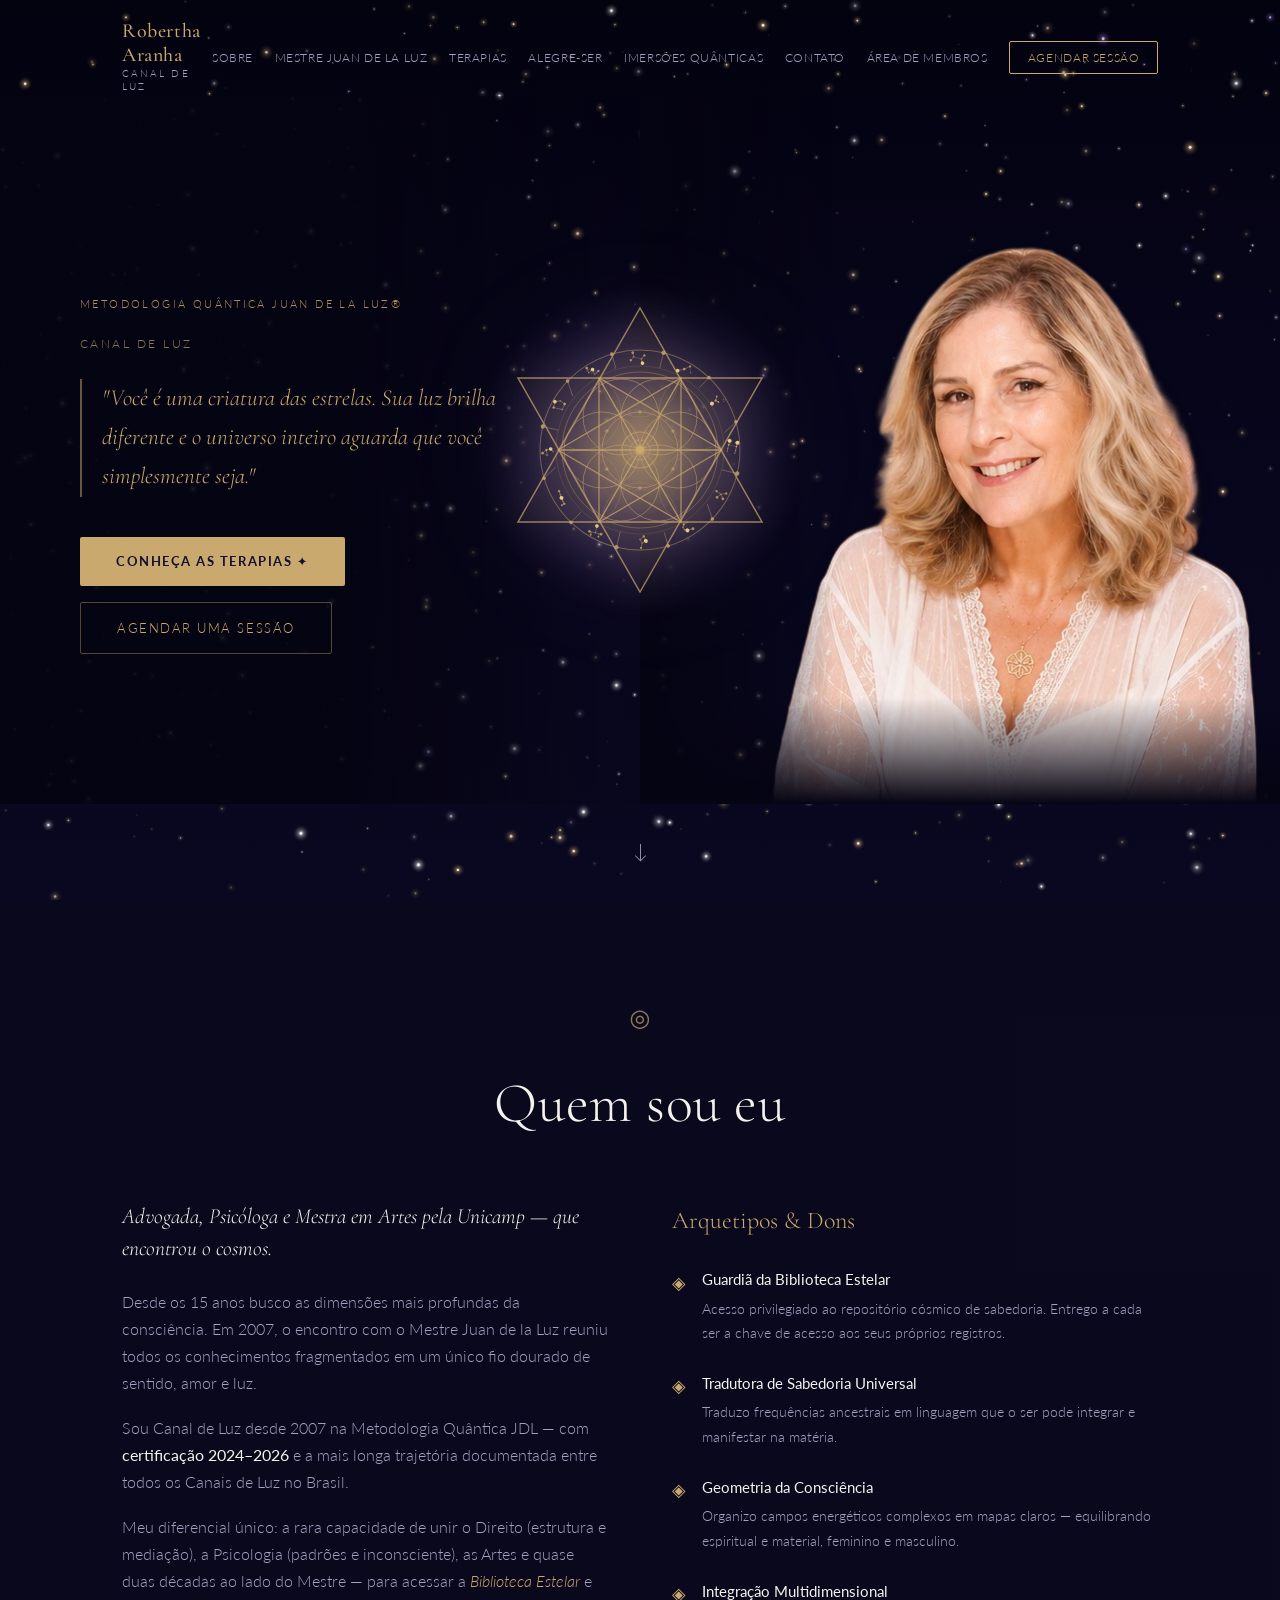
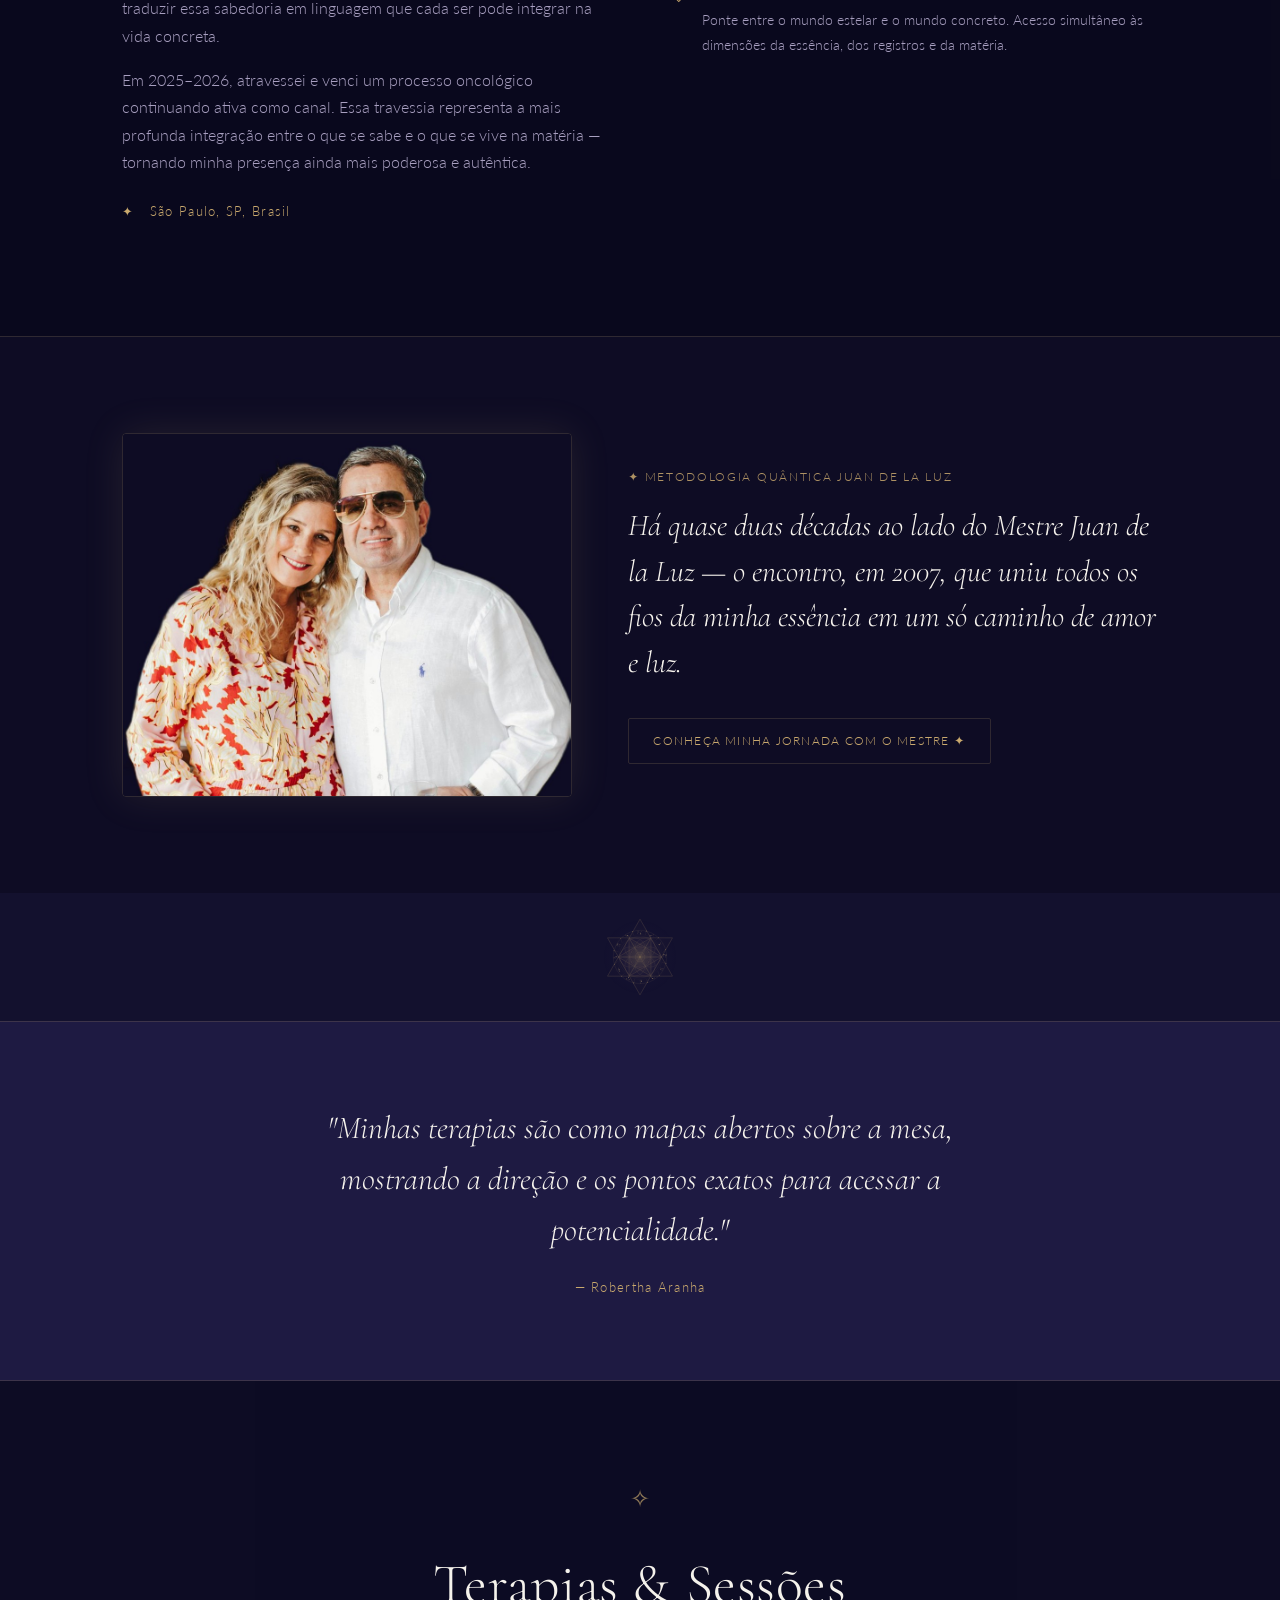
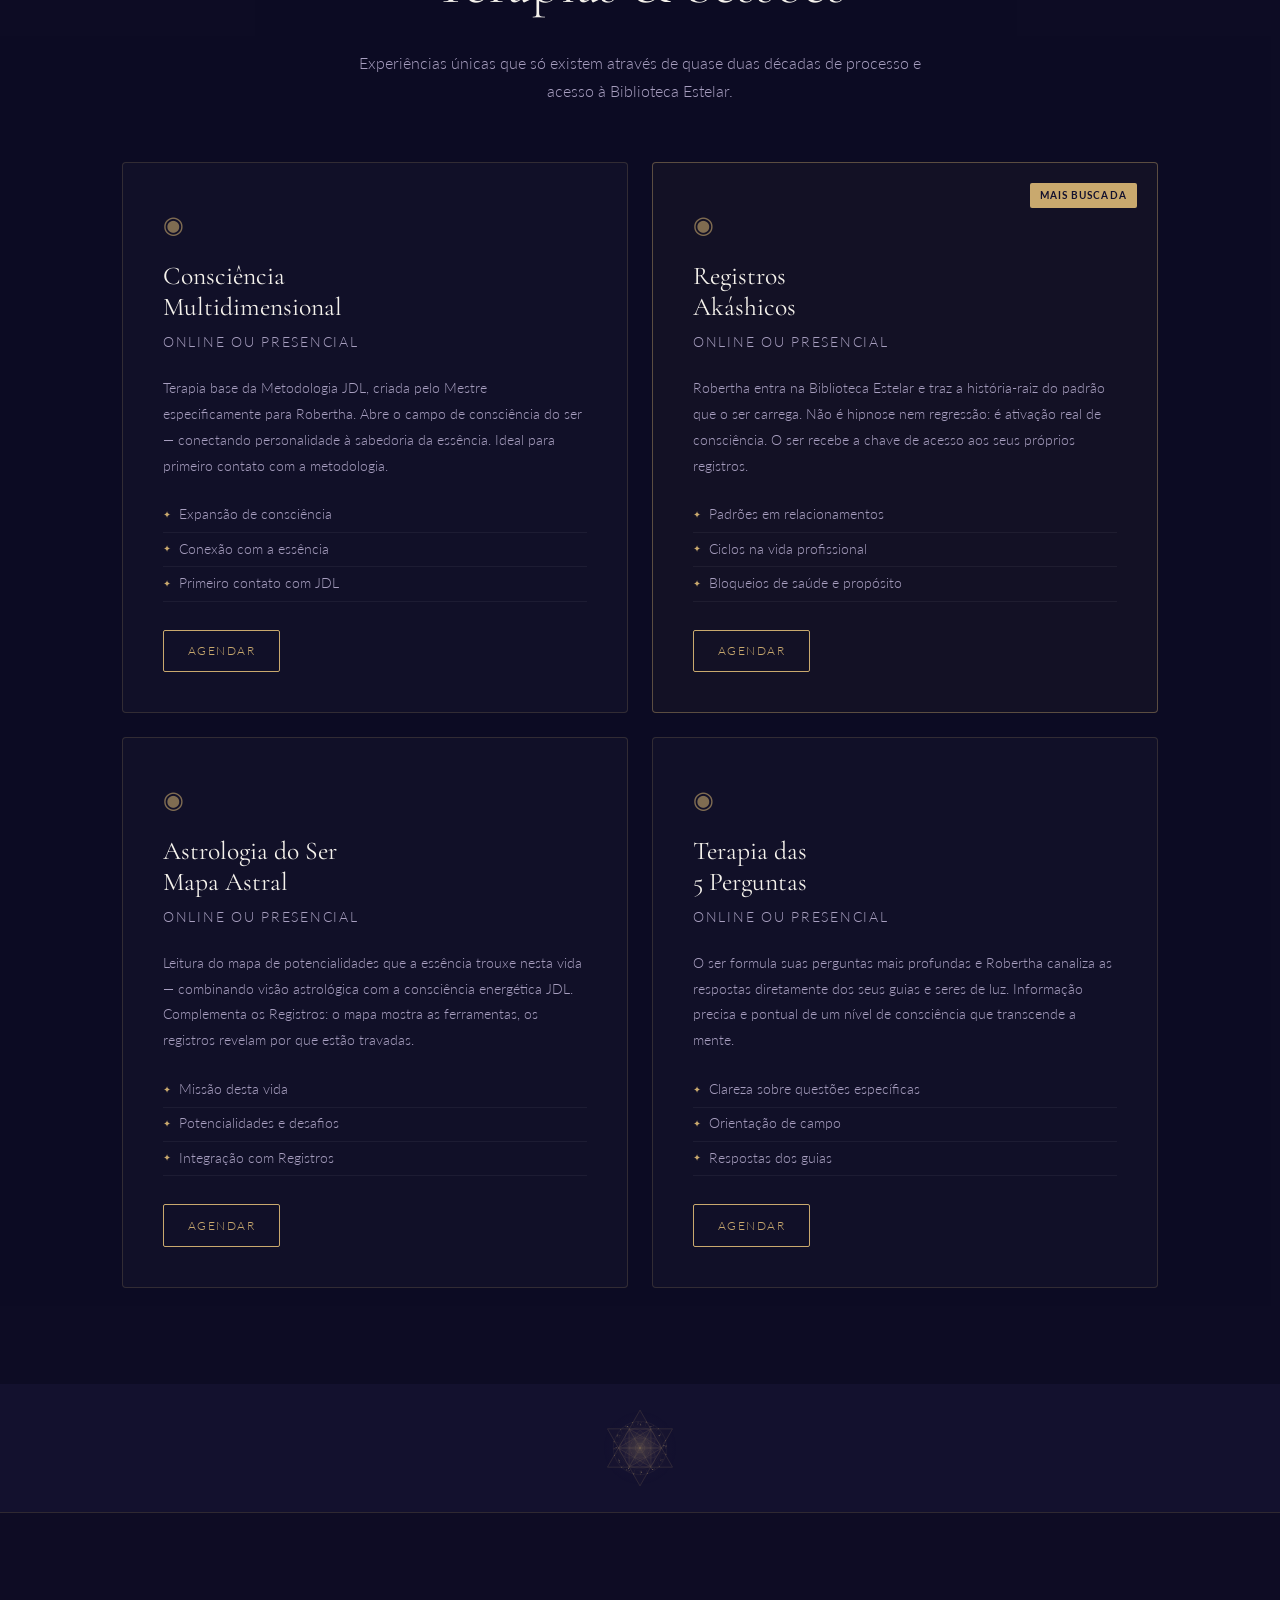
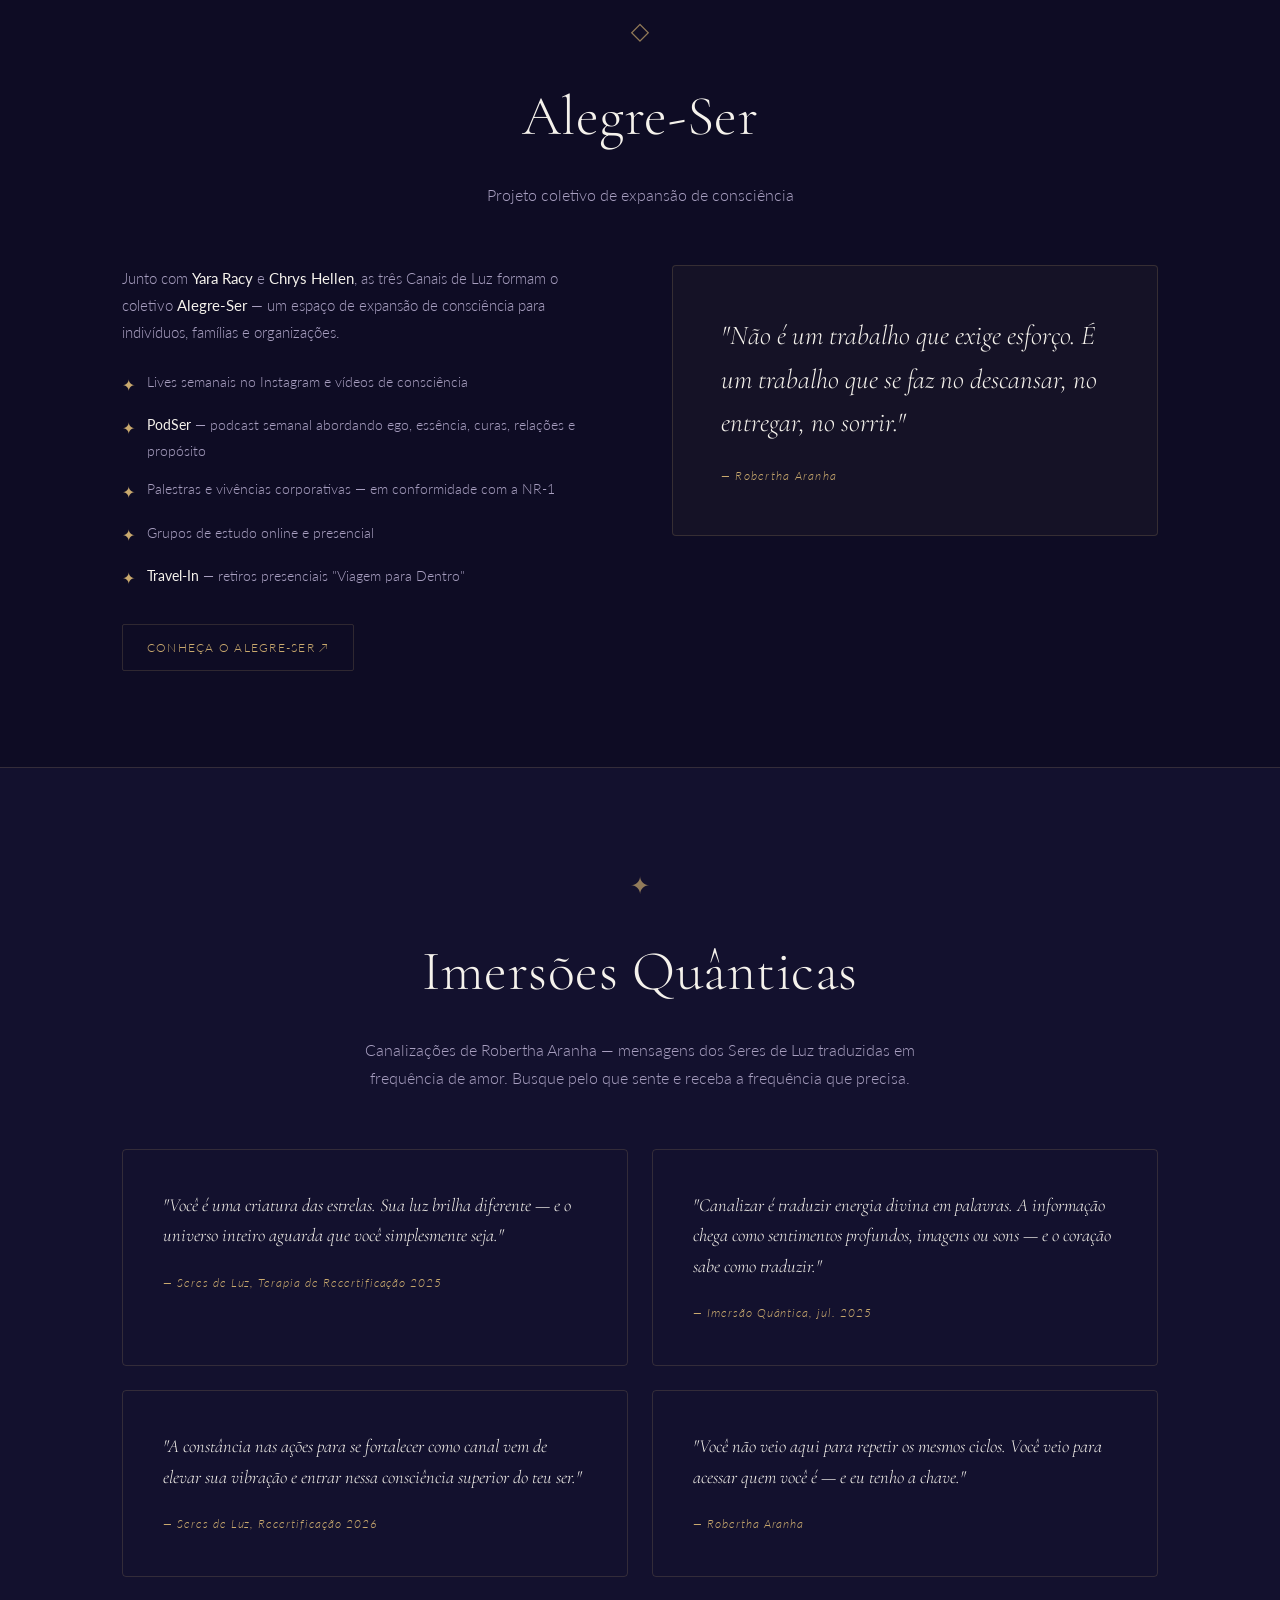
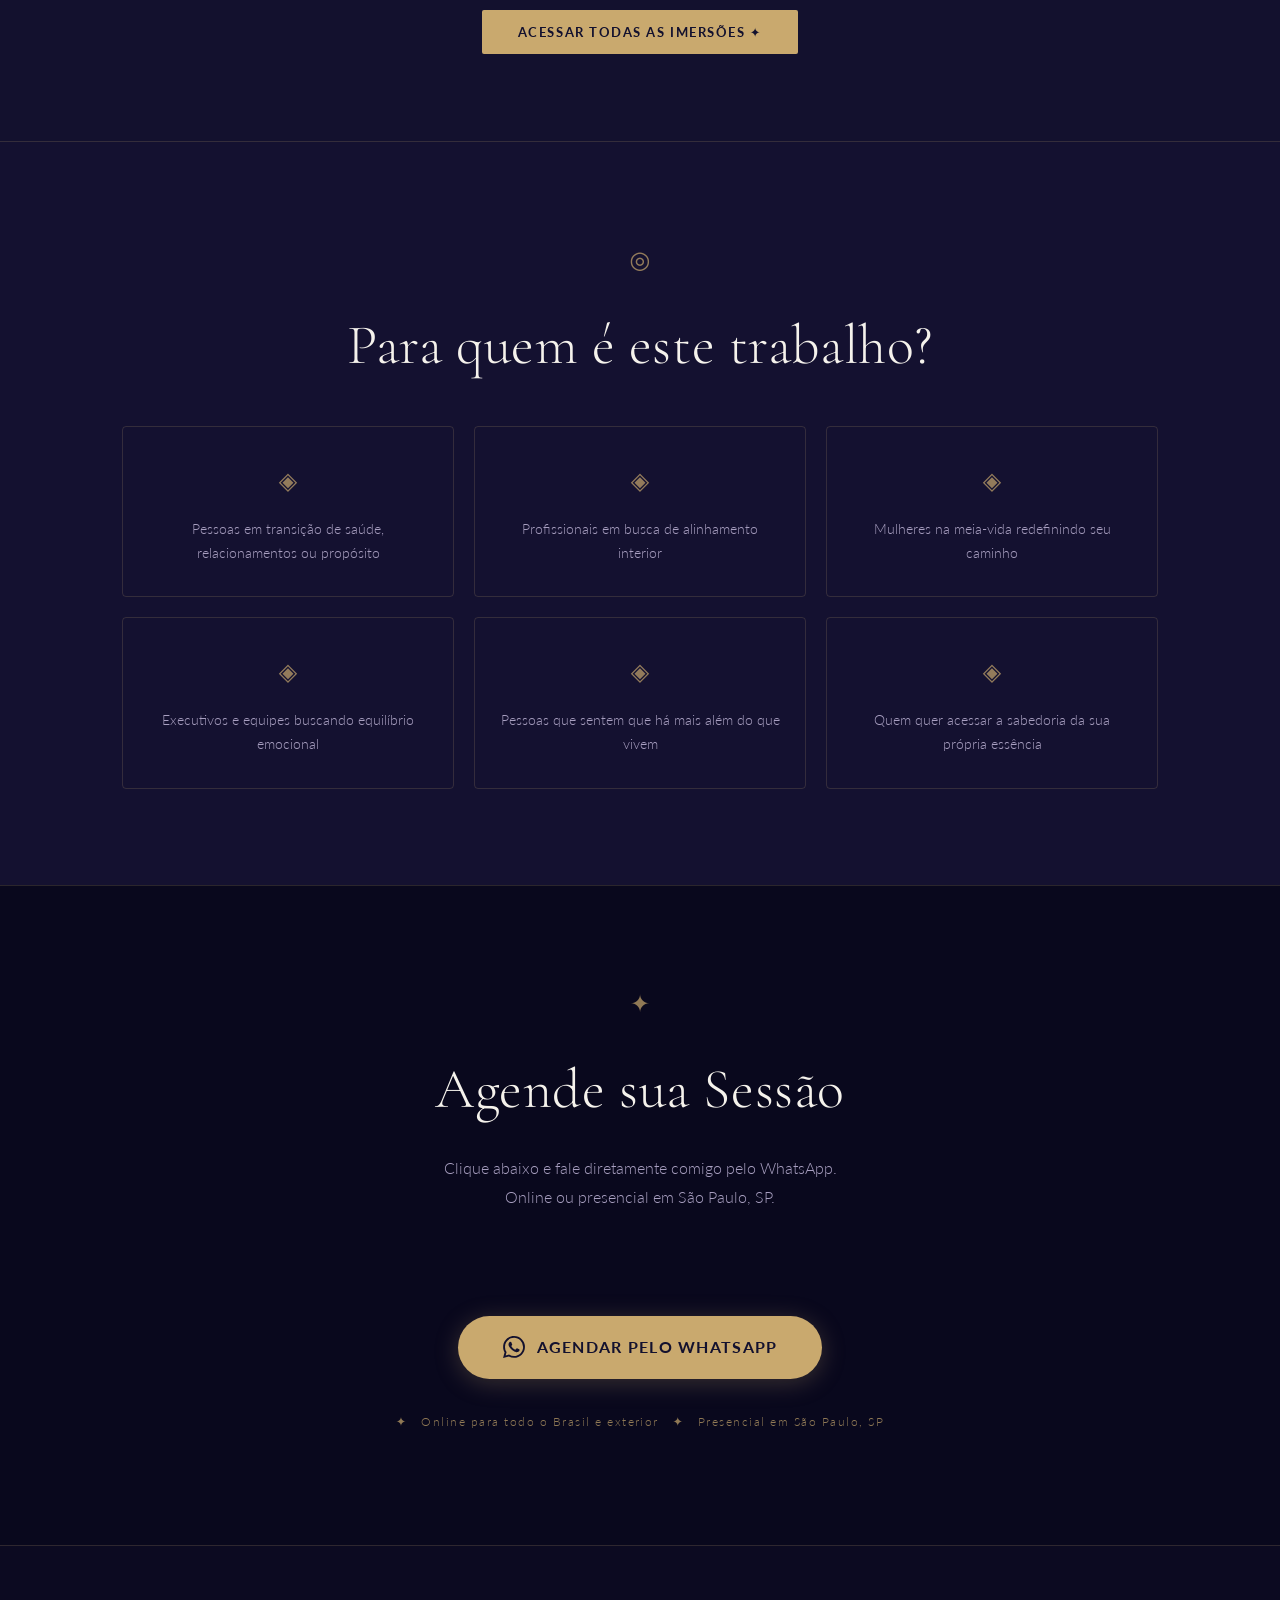
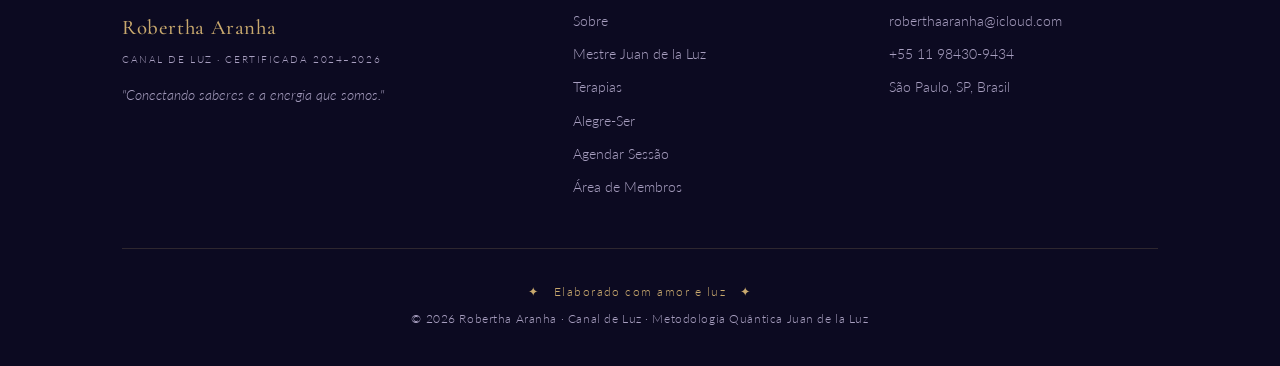
==== index.html @ d0844620 "Remove desde 2007 do rodape" ====
<!DOCTYPE html>
<html lang="pt-BR">
<head>
  <meta charset="UTF-8" />
  <meta name="viewport" content="width=device-width, initial-scale=1.0" />
  <title>Robertha Aranha · Canal de Luz</title>
  <meta name="description" content="Robertha Aranha — Canal de Luz desde 2007, certificada na Metodologia Quântica Juan de la Luz 2024–2026. Terapia Consciência Multidimensional, Registros Akáshicos, Mapa Astral e mais.">
    <meta property="og:type" content="website" />
  <meta property="og:url" content="https://roberthaaranha.com.br/" />
  <meta property="og:title" content="Robertha Aranha · Canal de Luz" />
  <meta property="og:description" content="Canal de Luz desde 2007, certificada na Metodologia Quântica Juan de la Luz 2024–2026. Terapia Consciência Multidimensional, Registros Akáshicos, Mapa Astral e mais." />
  <meta property="og:image" content="https://roberthaaranha.com.br/og-image.jpg" />
  <meta property="og:image:width" content="1200" />
  <meta property="og:image:height" content="630" />
  <meta property="og:locale" content="pt_BR" />
  <meta name="twitter:card" content="summary_large_image" />
  <meta name="twitter:title" content="Robertha Aranha · Canal de Luz" />
  <meta name="twitter:description" content="Canal de Luz desde 2007, certificada na Metodologia Quântica Juan de la Luz 2024–2026." />
  <meta name="twitter:image" content="https://roberthaaranha.com.br/og-image.jpg" />
  <link rel="preconnect" href="https://fonts.googleapis.com">
  <link rel="preconnect" href="https://fonts.gstatic.com" crossorigin>
  <link href="https://fonts.googleapis.com/css2?family=Cormorant+Garamond:ital,wght@0,300;0,400;0,500;0,600;1,300;1,400&family=Lato:wght@300;400;700&display=swap" rel="stylesheet">
  <link rel="stylesheet" href="style.css?v=4" />
  <style>
    /* ── CONSTELAÇÕES ── */
    .const-line  { stroke: rgba(201,169,110,0.55); stroke-width: 0.7; fill: none; }
    .const-star  { fill: rgba(201,169,110,0.8); }
    .const-star.bright { fill: rgba(232,201,138,1); }
    .const-star.dim    { fill: rgba(201,169,110,0.5); }

    .const-group {
      cursor: pointer;
      opacity: 0.15;
      animation: constPulse 14s calc(var(--di,0) * 1.17s) ease-in-out infinite;
      transition: filter 0.3s;
    }
    .const-group:hover {
      opacity: 1 !important;
      animation-play-state: paused;
      filter: drop-shadow(0 0 5px rgba(232,201,138,0.7));
    }
    @keyframes constPulse {
      0%, 100%  { opacity: 0.1;  }
      15%, 35%  { opacity: 0.88; }
      50%, 85%  { opacity: 0.1;  }
    }

    /* ── MODAL ZODIACAL ── */
    .zodiac-modal {
      position: fixed; inset: 0; z-index: 999;
      background: rgba(5,4,18,0.88);
      backdrop-filter: blur(14px);
      display: flex; align-items: center; justify-content: center;
      padding: 2rem;
      opacity: 0; pointer-events: none;
      transition: opacity 0.4s;
    }
    .zodiac-modal.open { opacity: 1; pointer-events: all; }

    .modal-inner {
      background: linear-gradient(135deg, #17143A, #13112E);
      border: 1px solid rgba(201,169,110,0.3);
      border-radius: 6px;
      padding: 2.5rem 3rem;
      max-width: 580px; width: 100%;
      max-height: 85vh; overflow-y: auto;
      position: relative;
      transform: translateY(20px);
      transition: transform 0.4s;
    }
    .zodiac-modal.open .modal-inner { transform: translateY(0); }

    .modal-close {
      position: absolute; top: 1.25rem; right: 1.25rem;
      background: none; border: none;
      color: rgba(201,169,110,0.5); font-size: 1.1rem;
      cursor: pointer; transition: color 0.3s; line-height: 1;
    }
    .modal-close:hover { color: #C9A96E; }

    .modal-header {
      display: flex; align-items: center; gap: 1.25rem;
      margin-bottom: 1.5rem;
      padding-bottom: 1.25rem;
      border-bottom: 1px solid rgba(201,169,110,0.15);
    }
    .modal-glyph {
      font-size: 3rem; color: #C9A96E;
      line-height: 1; flex-shrink: 0;
      filter: drop-shadow(0 0 8px rgba(201,169,110,0.4));
    }
    .modal-sign-info { display: flex; flex-direction: column; gap: .2rem; }
    .modal-nome {
      font-family: 'Cormorant Garamond', serif;
      font-size: 2rem; font-weight: 300;
      color: #F5F2EC; line-height: 1;
    }
    .modal-periodo {
      font-size: .7rem; letter-spacing: .15em;
      text-transform: uppercase; color: #9B7FD4;
    }

    .modal-loading {
      text-align: center; padding: 2rem;
      color: rgba(201,169,110,0.5);
      font-size: .85rem; letter-spacing: .1em;
      animation: pulse2 1.4s ease-in-out infinite;
    }
    @keyframes pulse2 { 0%,100%{opacity:.3} 50%{opacity:1} }

    .modal-titulo {
      font-family: 'Cormorant Garamond', serif;
      font-size: 1.1rem; color: rgba(201,169,110,0.7);
      font-style: italic; margin-bottom: 1rem;
      font-weight: 300;
    }
    .modal-texto {
      color: #A89FC0; font-size: .92rem;
      line-height: 1.85; margin-bottom: 1.75rem;
      white-space: pre-line;
    }
    .modal-footer {
      display: flex; gap: 1rem; flex-wrap: wrap; align-items: center;
      justify-content: space-between;
      padding-top: 1.25rem;
      border-top: 1px solid rgba(201,169,110,0.12);
    }
    .modal-hint {
      font-size: .72rem; color: rgba(168,159,192,0.4);
      letter-spacing: .08em;
    }
    .btn-modal {
      background: var(--gold, #C9A96E); color: #13112E;
      padding: .6rem 1.5rem; font-size: .72rem;
      letter-spacing: .12em; text-transform: uppercase;
      font-weight: 700; border-radius: 2px;
      text-decoration: none; transition: background .3s;
      white-space: nowrap;
    }
    .btn-modal:hover { background: #E8C98A; }
  </style>
</head>
<body>
<canvas id="starfield" aria-hidden="true"></canvas>

  <!-- NAVEGAÇÃO -->
  <nav id="navbar">
    <div class="nav-inner">
      <a href="#hero" class="nav-logo">
        <span class="logo-name">Robertha Aranha</span>
        <span class="logo-sub">Canal de Luz</span>
      </a>
      <button class="nav-toggle" id="navToggle" aria-label="Menu">&#9776;</button>
      <ul class="nav-links" id="navLinks">
        <li><a href="#sobre">Sobre</a></li>
        <li><a href="mestre-juan-de-la-luz.html">Mestre Juan de la Luz</a></li>
        <li><a href="#terapias">Terapias</a></li>
        <li><a href="#alegrese">Alegre-Ser</a></li>
        <li><a href="imersoes.html">Imersões Quânticas</a></li>
        <li><a href="#agendar">Contato</a></li>
                <li><a href="login.html">Área de Membros</a></li>
        <li><a href="#agendar" class="btn-nav">Agendar Sessão</a></li>
      </ul>
    </div>
  </nav>

  <!-- HERO -->
  <section id="hero">
    <!-- Lado esquerdo: texto -->
    <div class="hero-left">
      <div class="hero-left-inner">
        <p class="hero-pre">Metodologia Quântica Juan de la Luz®</p>
                <p class="hero-subtitle">Canal de Luz</p>
        <blockquote class="hero-quote">"Você é uma criatura das estrelas. Sua luz brilha diferente e o universo inteiro aguarda que você simplesmente seja."</blockquote>
        <div class="hero-ctas">
          <a href="#terapias" class="btn-primary">Conheça as Terapias ✦</a>
          <a href="#agendar" class="btn-ghost">Agendar uma Sessão</a>
        </div>
      </div>
    </div>

    <!-- Símbolo no centro da tela -->
    <div class="hero-symbol-float">
      <img src="simbolo-robertha.svg" alt="Símbolo Robertha Aranha" />
    </div>
    <div class="hero-symbol-glow"></div>

    <!-- Lado direito: foto -->
    <div class="hero-right">
      <img src="robertha-rosa-sem-fundo.png" alt="Robertha Aranha" class="hero-photo-img" />
      <div class="hero-right-veil"></div>
    </div>

    <div class="hero-scroll">&#8595;</div>
  </section>

  <!-- SOBRE -->
  <section id="sobre">
    <div class="container">
      <div class="section-symbol">◎</div>
      <h2 class="section-title">Quem sou eu</h2>
      <div class="sobre-grid">
        <div class="sobre-text">
          <p class="sobre-lead">Advogada, Psicóloga e Mestra em Artes pela Unicamp — que encontrou o cosmos.</p>
          <p>Desde os 15 anos busco as dimensões mais profundas da consciência. Em 2007, o encontro com o Mestre Juan de la Luz reuniu todos os conhecimentos fragmentados em um único fio dourado de sentido, amor e luz.</p>
          <p>Sou Canal de Luz desde 2007 na Metodologia Quântica JDL — com <strong>certificação 2024–2026</strong> e a mais longa trajetória documentada entre todos os Canais de Luz no Brasil.</p>
          <p>Meu diferencial único: a rara capacidade de unir o Direito (estrutura e mediação), a Psicologia (padrões e inconsciente), as Artes e quase duas décadas ao lado do Mestre — para acessar a <em>Biblioteca Estelar</em> e traduzir essa sabedoria em linguagem que cada ser pode integrar na vida concreta.</p>
          <p>Em 2025–2026, atravessei e venci um processo oncológico continuando ativa como canal. Essa travessia representa a mais profunda integração entre o que se sabe e o que se vive na matéria — tornando minha presença ainda mais poderosa e autêntica.</p>
          <p class="sobre-loc">✦ &nbsp; São Paulo, SP, Brasil</p>
        </div>
        <div class="sobre-dons">
          <h3>Arquetipos &amp; Dons</h3>
          <div class="don-item">
            <span class="don-symbol">◈</span>
            <div>
              <strong>Guardiã da Biblioteca Estelar</strong>
              <p>Acesso privilegiado ao repositório cósmico de sabedoria. Entrego a cada ser a chave de acesso aos seus próprios registros.</p>
            </div>
          </div>
          <div class="don-item">
            <span class="don-symbol">◈</span>
            <div>
              <strong>Tradutora de Sabedoria Universal</strong>
              <p>Traduzo frequências ancestrais em linguagem que o ser pode integrar e manifestar na matéria.</p>
            </div>
          </div>
          <div class="don-item">
            <span class="don-symbol">◈</span>
            <div>
              <strong>Geometria da Consciência</strong>
              <p>Organizo campos energéticos complexos em mapas claros — equilibrando espiritual e material, feminino e masculino.</p>
            </div>
          </div>
          <div class="don-item">
            <span class="don-symbol">◈</span>
            <div>
              <strong>Integração Multidimensional</strong>
              <p>Ponte entre o mundo estelar e o mundo concreto. Acesso simultâneo às dimensões da essência, dos registros e da matéria.</p>
            </div>
          </div>
        </div>
      </div>
    </div>
  </section>

    <!-- MESTRE JUAN DE LA LUZ (HOME) -->
  <section id="mestre-home">
    <div class="container">
      <div class="mestre-home-grid">
        <div class="mestre-home-photo">
                              <img src="mestre-home.jpg?v=2" alt="Robertha Aranha e o Mestre Juan de la Luz" />
        </div>
        <div class="mestre-home-text">
          <p class="mestre-home-eyebrow">✦ Metodologia Quântica Juan de la Luz</p>
          <p class="mestre-home-frase">Há quase duas décadas ao lado do Mestre Juan de la Luz — o encontro, em 2007, que uniu todos os fios da minha essência em um só caminho de amor e luz.</p>
          <a href="mestre-juan-de-la-luz.html" class="btn-ghost-dark">Conheça minha jornada com o Mestre ✦</a>
        </div>
      </div>
    </div>
  </section>

<!-- DIVISOR MERKABÁ -->
  <div class="merkaba-divider"><img src="simbolo-robertha.svg" alt="" aria-hidden="true" /></div>

  <!-- CITAÇÃO ÂNCORA -->
  <section class="quote-section">
    <div class="container">
      <blockquote>
        <p>"Minhas terapias são como mapas abertos sobre a mesa, mostrando a direção e os pontos exatos para acessar a potencialidade."</p>
        <cite>— Robertha Aranha</cite>
      </blockquote>
    </div>
  </section>

  <!-- TERAPIAS -->
  <section id="terapias">
    <div class="container">
      <div class="section-symbol">✧</div>
      <h2 class="section-title">Terapias &amp; Sessões</h2>
      <p class="section-sub">Experiências únicas que só existem através de quase duas décadas de processo e acesso à Biblioteca Estelar.</p>
      <div class="terapias-grid">

        <div class="terapia-card">
          <div class="card-symbol">◉</div>
          <h3>Consciência<br>Multidimensional</h3>
          <p class="card-tag">Online ou Presencial</p>
          <p>Terapia base da Metodologia JDL, criada pelo Mestre especificamente para Robertha. Abre o campo de consciência do ser — conectando personalidade à sabedoria da essência. Ideal para primeiro contato com a metodologia.</p>
          <ul>
            <li>Expansão de consciência</li>
            <li>Conexão com a essência</li>
            <li>Primeiro contato com JDL</li>
          </ul>
          <a href="#agendar" class="btn-card">Agendar</a>
        </div>

        <div class="terapia-card featured">
          <div class="card-symbol">◉</div>
          <div class="card-badge">Mais buscada</div>
          <h3>Registros<br>Akáshicos</h3>
          <p class="card-tag">Online ou Presencial</p>
          <p>Robertha entra na Biblioteca Estelar e traz a história-raiz do padrão que o ser carrega. Não é hipnose nem regressão: é ativação real de consciência. O ser recebe a chave de acesso aos seus próprios registros.</p>
          <ul>
            <li>Padrões em relacionamentos</li>
            <li>Ciclos na vida profissional</li>
            <li>Bloqueios de saúde e propósito</li>
          </ul>
          <a href="#agendar" class="btn-card">Agendar</a>
        </div>

        <div class="terapia-card">
          <div class="card-symbol">◉</div>
          <h3>Astrologia do Ser<br>Mapa Astral</h3>
          <p class="card-tag">Online ou Presencial</p>
          <p>Leitura do mapa de potencialidades que a essência trouxe nesta vida — combinando visão astrológica com a consciência energética JDL. Complementa os Registros: o mapa mostra as ferramentas, os registros revelam por que estão travadas.</p>
          <ul>
            <li>Missão desta vida</li>
            <li>Potencialidades e desafios</li>
            <li>Integração com Registros</li>
          </ul>
          <a href="#agendar" class="btn-card">Agendar</a>
        </div>

        <div class="terapia-card">
          <div class="card-symbol">◉</div>
          <h3>Terapia das<br>5 Perguntas</h3>
          <p class="card-tag">Online ou Presencial</p>
          <p>O ser formula suas perguntas mais profundas e Robertha canaliza as respostas diretamente dos seus guias e seres de luz. Informação precisa e pontual de um nível de consciência que transcende a mente.</p>
          <ul>
            <li>Clareza sobre questões específicas</li>
            <li>Orientação de campo</li>
            <li>Respostas dos guias</li>
          </ul>
          <a href="#agendar" class="btn-card">Agendar</a>
        </div>

      </div>
    </div>
  </section>

  <!-- DIVISOR MERKABÁ -->
  <div class="merkaba-divider"><img src="simbolo-robertha.svg" alt="" aria-hidden="true" /></div>

  <!-- ALEGRE-SER -->
  <section id="alegrese">
    <div class="container">
      <div class="section-symbol">◇</div>
      <h2 class="section-title">Alegre-Ser</h2>
      <p class="section-sub">Projeto coletivo de expansão de consciência</p>
      <div class="alegrese-grid">
        <div class="alegrese-text">
          <p>Junto com <strong>Yara Racy</strong> e <strong>Chrys Hellen</strong>, as três Canais de Luz formam o coletivo <strong>Alegre-Ser</strong> — um espaço de expansão de consciência para indivíduos, famílias e organizações.</p>
          <div class="alegrese-items">
            <div class="alegrese-item">
              <span>✦</span>
              <p>Lives semanais no Instagram e vídeos de consciência</p>
            </div>
            <div class="alegrese-item">
              <span>✦</span>
              <p><strong>PodSer</strong> — podcast semanal abordando ego, essência, curas, relações e propósito</p>
            </div>
            <div class="alegrese-item">
              <span>✦</span>
              <p>Palestras e vivências corporativas — em conformidade com a NR-1</p>
            </div>
            <div class="alegrese-item">
              <span>✦</span>
              <p>Grupos de estudo online e presencial</p>
            </div>
            <div class="alegrese-item">
              <span>✦</span>
              <p><strong>Travel-In</strong> — retiros presenciais "Viagem para Dentro"</p>
            </div>
          </div>
          <a href="https://alegre-ser.com.br" target="_blank" rel="noopener" class="btn-ghost-dark">Conheça o Alegre-Ser ↗</a>
        </div>
        <div class="alegrese-quote">
          <p class="big-quote">"Não é um trabalho que exige esforço. É um trabalho que se faz no descansar, no entregar, no sorrir."</p>
          <cite>— Robertha Aranha</cite>
        </div>
      </div>
    </div>
  </section>

  <!-- IMERSÕES QUÂNTICAS -->
  <section id="frases">
    <div class="container">
      <div class="section-symbol">✦</div>
      <h2 class="section-title">Imersões Quânticas</h2>
      <p class="section-sub">Canalizações de Robertha Aranha — mensagens dos Seres de Luz traduzidas em frequência de amor. Busque pelo que sente e receba a frequência que precisa.</p>
      <div class="frases-grid">
        <div class="frase-card">
          <p>"Você é uma criatura das estrelas. Sua luz brilha diferente — e o universo inteiro aguarda que você simplesmente seja."</p>
          <cite>— Seres de Luz, Terapia de Recertificação 2025</cite>
        </div>
        <div class="frase-card">
          <p>"Canalizar é traduzir energia divina em palavras. A informação chega como sentimentos profundos, imagens ou sons — e o coração sabe como traduzir."</p>
          <cite>— Imersão Quântica, jul. 2025</cite>
        </div>
        <div class="frase-card">
          <p>"A constância nas ações para se fortalecer como canal vem de elevar sua vibração e entrar nessa consciência superior do teu ser."</p>
          <cite>— Seres de Luz, Recertificação 2026</cite>
        </div>
        <div class="frase-card">
          <p>"Você não veio aqui para repetir os mesmos ciclos. Você veio para acessar quem você é — e eu tenho a chave."</p>
          <cite>— Robertha Aranha</cite>
        </div>
      </div>
      <div style="text-align:center;margin-top:2.5rem">
        <a href="imersoes.html" class="btn-primary">Acessar todas as Imersões ✦</a>
      </div>
    </div>
  </section>

  <!-- PÚBLICO / PARA QUEM -->
  <section id="paraquem">
    <div class="container">
      <div class="section-symbol">◎</div>
      <h2 class="section-title">Para quem é este trabalho?</h2>
      <div class="paraquem-grid">
        <div class="paraquem-item">
          <span class="paraquem-icon">◈</span>
          <p>Pessoas em transição de saúde, relacionamentos ou propósito</p>
        </div>
        <div class="paraquem-item">
          <span class="paraquem-icon">◈</span>
          <p>Profissionais em busca de alinhamento interior</p>
        </div>
        <div class="paraquem-item">
          <span class="paraquem-icon">◈</span>
          <p>Mulheres na meia-vida redefinindo seu caminho</p>
        </div>
        <div class="paraquem-item">
          <span class="paraquem-icon">◈</span>
          <p>Executivos e equipes buscando equilíbrio emocional</p>
        </div>
        <div class="paraquem-item">
          <span class="paraquem-icon">◈</span>
          <p>Pessoas que sentem que há mais além do que vivem</p>
        </div>
        <div class="paraquem-item">
          <span class="paraquem-icon">◈</span>
          <p>Quem quer acessar a sabedoria da sua própria essência</p>
        </div>
      </div>
    </div>
  </section>

  <!-- AGENDAMENTO / CONTATO -->
  <section id="agendar">
    <div class="container">
      <div class="section-symbol">✦</div>
      <h2 class="section-title">Agende sua Sessão</h2>
      <p class="section-sub">Clique abaixo e fale diretamente comigo pelo WhatsApp.<br>Online ou presencial em São Paulo, SP.</p>
      <div class="agendar-whatsapp">
        <a href="https://wa.me/5511984309434" target="_blank" rel="noopener" class="btn-whatsapp">
          <svg xmlns="http://www.w3.org/2000/svg" viewBox="0 0 24 24" fill="currentColor" width="22" height="22"><path d="M17.472 14.382c-.297-.149-1.758-.867-2.03-.967-.273-.099-.471-.148-.67.15-.197.297-.767.966-.94 1.164-.173.199-.347.223-.644.075-.297-.15-1.255-.463-2.39-1.475-.883-.788-1.48-1.761-1.653-2.059-.173-.297-.018-.458.13-.606.134-.133.298-.347.446-.52.149-.174.198-.298.298-.497.099-.198.05-.371-.025-.52-.075-.149-.669-1.612-.916-2.207-.242-.579-.487-.5-.669-.51-.173-.008-.371-.01-.57-.01-.198 0-.52.074-.792.372-.272.297-1.04 1.016-1.04 2.479 0 1.462 1.065 2.875 1.213 3.074.149.198 2.096 3.2 5.077 4.487.709.306 1.262.489 1.694.625.712.227 1.36.195 1.871.118.571-.085 1.758-.719 2.006-1.413.248-.694.248-1.289.173-1.413-.074-.124-.272-.198-.57-.347m-5.421 7.403h-.004a9.87 9.87 0 01-5.031-1.378l-.361-.214-3.741.982.998-3.648-.235-.374a9.86 9.86 0 01-1.51-5.26c.001-5.45 4.436-9.884 9.888-9.884 2.64 0 5.122 1.03 6.988 2.898a9.825 9.825 0 012.893 6.994c-.003 5.45-4.437 9.884-9.885 9.884m8.413-18.297A11.815 11.815 0 0012.05 0C5.495 0 .16 5.335.157 11.892c0 2.096.547 4.142 1.588 5.945L.057 24l6.305-1.654a11.882 11.882 0 005.683 1.448h.005c6.554 0 11.89-5.335 11.893-11.893a11.821 11.821 0 00-3.48-8.413z"/></svg>
          Agendar pelo WhatsApp
        </a>
        <p class="agendar-info-sub">✦ &nbsp; Online para todo o Brasil e exterior &nbsp; ✦ &nbsp; Presencial em São Paulo, SP</p>
      </div>
    </div>
  </section>

  <!-- CONTATO -->
  <section id="contato" style="display:none"></section>

  <!-- FOOTER -->
  <footer>
    <div class="container">
      <div class="footer-inner">
        <div class="footer-brand">
          <span class="logo-name">Robertha Aranha</span>
                    <span class="logo-sub">Canal de Luz · Certificada 2024–2026</span>
          <p>"Conectando saberes e a energia que somos."</p>
        </div>
        <div class="footer-links">
          <a href="#sobre">Sobre</a>
          <a href="mestre-juan-de-la-luz.html">Mestre Juan de la Luz</a>
          <a href="#terapias">Terapias</a>
          <a href="#alegrese">Alegre-Ser</a>
          <a href="#agendar">Agendar Sessão</a>
                    <a href="login.html">Área de Membros</a>
        </div>
        <div class="footer-contact">
          <a href="mailto:roberthaaranha@icloud.com">roberthaaranha@icloud.com</a>
          <a href="https://wa.me/5511984309434" target="_blank" rel="noopener">+55 11 98430-9434</a>
          <span>São Paulo, SP, Brasil</span>
        </div>
      </div>
      <div class="footer-bottom">
        <p>✦ &nbsp; Elaborado com amor e luz &nbsp; ✦</p>
        <p class="footer-small">&copy; 2026 Robertha Aranha · Canal de Luz · Metodologia Quântica Juan de la Luz</p>
      </div>
    </div>
  </footer>

  <script src="main.js"></script>

  <!-- MODAL ZODIACAL -->
  <div class="zodiac-modal" id="zodiacModal">
    <div class="modal-inner">
      <button class="modal-close" id="modalClose">✕</button>
      <div class="modal-header">
        <span class="modal-glyph" id="modalGlifo"></span>
        <div class="modal-sign-info">
          <span class="modal-nome" id="modalNome"></span>
          <span class="modal-periodo" id="modalPeriodo"></span>
        </div>
      </div>
      <div class="modal-loading" id="modalLoading" style="display:none">✦ &nbsp; Buscando sua imersão no acervo...</div>
      <p class="modal-titulo" id="modalTitulo"></p>
      <p class="modal-texto" id="modalTexto"></p>
      <div class="modal-footer">
        <span class="modal-hint">Clique fora ou pressione ESC para fechar</span>
        <a href="imersoes.html" class="btn-modal" id="modalVerMais">Ver mais imersões ✦</a>
      </div>
    </div>
  </div>

  <script src="zodiaco.js"></script>
  <script>
  (function(){
    const canvas = document.getElementById('starfield');
    const ctx = canvas.getContext('2d');
    let W, H, stars = [], shooting = null, shootTimer = 0;

    function resize(){
      W = canvas.width  = window.innerWidth;
      H = canvas.height = window.innerHeight;
    }

    function randBetween(a, b){ return a + Math.random()*(b-a); }

    function initStars(){
      stars = [];
      const count = Math.floor((W * H) / 1800);
      for(let i = 0; i < count; i++){
        const layer = Math.random();
        stars.push({
          x: Math.random() * W,
          y: Math.random() * H,
          r: layer < 0.5 ? randBetween(0.5, 1.2) : randBetween(1.2, 2.4),
          baseAlpha: layer < 0.5 ? randBetween(0.4, 0.75) : randBetween(0.7, 1.0),
          alpha: 0,
          twinkleSpeed: randBetween(0.005, 0.018),
          twinklePhase: Math.random() * Math.PI * 2,
          color: Math.random() < 0.55 ? '#C9A96E' : Math.random() < 0.2 ? '#E8C98A' : Math.random() < 0.15 ? '#9B7FD4' : '#ffffff'
        });
      }
    }

    function spawnShooting(){
      const x = Math.random() * W * 0.8;
      const y = Math.random() * H * 0.4;
      shooting = { x, y, dx: randBetween(3,6), dy: randBetween(1.5,3), len: randBetween(80,160), alpha: 1 };
    }

    function draw(ts){
      ctx.clearRect(0, 0, W, H);

      // stars
      for(const s of stars){
        s.twinklePhase += s.twinkleSpeed;
        s.alpha = s.baseAlpha * (0.6 + 0.4 * Math.sin(s.twinklePhase));
        const glow = ctx.createRadialGradient(s.x, s.y, 0, s.x, s.y, s.r * 4);
        glow.addColorStop(0,   s.color.replace(')', `,${s.alpha})`).replace('rgb', 'rgba').replace('#C9A96E', `rgba(201,169,110,${s.alpha})`).replace('#E8C98A', `rgba(232,201,138,${s.alpha})`).replace('#9B7FD4', `rgba(155,127,212,${s.alpha})`).replace('#ffffff', `rgba(255,255,255,${s.alpha})`));
        glow.addColorStop(0.3, s.color === '#C9A96E' ? `rgba(201,169,110,${s.alpha * 0.4})` : s.color === '#E8C98A' ? `rgba(232,201,138,${s.alpha * 0.4})` : s.color === '#9B7FD4' ? `rgba(155,127,212,${s.alpha * 0.4})` : `rgba(255,255,255,${s.alpha * 0.4})`);
        glow.addColorStop(1,   'rgba(0,0,0,0)');
        ctx.beginPath();
        ctx.arc(s.x, s.y, s.r * 4, 0, Math.PI*2);
        ctx.fillStyle = glow;
        ctx.globalAlpha = 1;
        ctx.fill();
        // bright core
        ctx.beginPath();
        ctx.arc(s.x, s.y, s.r * 0.6, 0, Math.PI*2);
        ctx.fillStyle = '#ffffff';
        ctx.globalAlpha = s.alpha * 0.9;
        ctx.fill();
      }

      // shooting star
      shootTimer++;
      if(shootTimer > 420 && !shooting){ spawnShooting(); shootTimer = 0; }
      if(shooting){
        const grad = ctx.createLinearGradient(
          shooting.x - shooting.dx * shooting.len / 5, shooting.y - shooting.dy * shooting.len / 5,
          shooting.x, shooting.y
        );
        grad.addColorStop(0, 'rgba(255,255,255,0)');
        grad.addColorStop(1, `rgba(255,255,255,${shooting.alpha})`);
        ctx.beginPath();
        ctx.moveTo(shooting.x - shooting.dx * shooting.len / 5, shooting.y - shooting.dy * shooting.len / 5);
        ctx.lineTo(shooting.x, shooting.y);
        ctx.strokeStyle = grad;
        ctx.lineWidth = 1.5;
        ctx.globalAlpha = shooting.alpha;
        ctx.stroke();
        shooting.x += shooting.dx;
        shooting.y += shooting.dy;
        shooting.alpha -= 0.018;
        if(shooting.alpha <= 0 || shooting.x > W) shooting = null;
      }

      ctx.globalAlpha = 1;
      requestAnimationFrame(draw);
    }

    window.addEventListener('resize', ()=>{ resize(); initStars(); });
    // re-measure height when content loads
    window.addEventListener('load', ()=>{ resize(); initStars(); });
    resize(); initStars();
    requestAnimationFrame(draw);
  })();
  </script>
</body>
</html>
---- style.css ----
/* ===== RESET & BASE ===== */
*, *::before, *::after { box-sizing: border-box; margin: 0; padding: 0; }

:root {
  --dark:    #13112E;
  --darker:  #0E0C24;
  --mid:     #1E1A42;
  --gold:    #C9A96E;
  --gold2:   #E8C98A;
  --white:   #F5F2EC;
  --muted:   #A89FC0;
  --accent:  #9B7FD4;
  --border:  rgba(201,169,110,0.18);
  --ff-head: 'Cormorant Garamond', Georgia, serif;
  --ff-body: 'Lato', system-ui, sans-serif;
}

html { scroll-behavior: smooth; font-size: 16px; }

#starfield {
  position: fixed;
  top: 0; left: 0;
  width: 100%; height: 100%;
  z-index: 0;
  pointer-events: none;
  background: linear-gradient(180deg, #03020F 0%, #07051A 40%, #0A0820 100%);
}

body {
  background: #03020F;
  color: var(--white);
  font-family: var(--ff-body);
  font-weight: 300;
  line-height: 1.75;
  overflow-x: hidden;
}

a { color: inherit; text-decoration: none; }
ul { list-style: none; }
img { max-width: 100%; display: block; }

.container {
  max-width: 1100px;
  margin: 0 auto;
  padding: 0 2rem;
}

/* ===== NAVBAR ===== */
#navbar {
  position: fixed;
  top: 0; left: 0; right: 0;
  z-index: 100;
  padding: 1.2rem 0;
  transition: background 0.4s, padding 0.4s;
}

#navbar.scrolled {
  background: rgba(8,7,26,0.95);
  backdrop-filter: blur(12px);
  padding: 0.75rem 0;
  border-bottom: 1px solid var(--border);
}

.nav-inner {
  max-width: 1100px;
  margin: 0 auto;
  padding: 0 2rem;
  display: flex;
  align-items: center;
  justify-content: space-between;
}

.nav-logo { display: flex; flex-direction: column; line-height: 1.2; }
.logo-name {
  font-family: var(--ff-head);
  font-size: 1.25rem;
  font-weight: 500;
  color: var(--gold);
  letter-spacing: 0.03em;
}
.logo-sub {
  font-size: 0.65rem;
  letter-spacing: 0.2em;
  text-transform: uppercase;
  color: var(--muted);
}

.nav-links {
  display: flex;
  align-items: center;
  gap: 1.35rem;
}
.nav-links a {
  font-size: 0.76rem;
  letter-spacing: 0.05em;
  text-transform: uppercase;
  color: var(--muted);
  transition: color 0.3s;
  white-space: nowrap;
}
.nav-links a:hover { color: var(--gold); }

.btn-nav {
  background: transparent;
  border: 1px solid var(--gold) !important;
  color: var(--gold) !important;
  padding: 0.5rem 1.1rem;
  border-radius: 2px;
  transition: background 0.3s !important;
}
.btn-nav:hover { background: var(--gold) !important; color: var(--dark) !important; }

.nav-toggle {
  display: none;
  background: none;
  border: none;
  color: var(--gold);
  font-size: 1.5rem;
  cursor: pointer;
}

/* ===== HERO ===== */
#hero {
  height: 100vh;
  min-height: 600px;
  display: grid;
  grid-template-columns: 1fr 1fr;
  grid-template-rows: 100%;
  position: relative;
  overflow: hidden;
  z-index: 1;
  background: transparent;
}

/* ── TOPO CENTRALIZADO ── */
.hero-top-label {
  position: absolute;
  top: 5.5rem;
  left: 0;
  right: 0;
  text-align: center;
  font-size: 0.72rem;
  letter-spacing: 0.22em;
  text-transform: uppercase;
  color: var(--gold);
  opacity: 0.85;
  z-index: 5;
  pointer-events: none;
}

/* ── LADO ESQUERDO ── */
.hero-left {
  display: flex;
  align-items: center;
  justify-content: center;
  padding: 7rem 4rem 4rem 4rem;
  position: relative;
  z-index: 3;
  background: linear-gradient(to right, rgba(5,4,18,0.92) 55%, transparent 100%);
  overflow: hidden;
  text-align: left;
}

.hero-left-inner {
  max-width: 480px;
}

.hero-pre {
  font-size: 0.68rem;
  letter-spacing: 0.22em;
  text-transform: uppercase;
  color: var(--gold);
  margin-bottom: 1.25rem;
  opacity: 0.85;
}

.hero-name {
  font-family: var(--ff-head);
  font-size: clamp(3rem, 5vw, 5.5rem);
  font-weight: 300;
  color: var(--white);
  line-height: 1.05;
  margin-bottom: 0.6rem;
  letter-spacing: 0.02em;
}

.hero-subtitle {
  font-size: 0.78rem;
  letter-spacing: 0.2em;
  text-transform: uppercase;
  color: var(--gold);
  margin-bottom: 1.5rem;
  opacity: 0.7;
}

.hero-tagline {
  font-size: 0.95rem;
  color: var(--muted);
  line-height: 1.8;
  margin-bottom: 2.5rem;
  max-width: 400px;
}

.hero-quote {
  font-family: var(--ff-head);
  font-size: clamp(1.15rem, 1.8vw, 1.55rem);
  font-weight: 300;
  font-style: italic;
  color: var(--gold);
  line-height: 1.7;
  margin-bottom: 2.5rem;
  border-left: 2px solid rgba(201,169,110,0.5);
  padding-left: 1.25rem;
  max-width: 420px;
}

/* ── LADO DIREITO: FOTO + SÍMBOLO ── */
.hero-right {
  position: relative;
  overflow: hidden;
  height: 100%;
}

.hero-photo-img {
  position: absolute;
  bottom: 0;
  right: 0;
  height: 80%;
  width: auto;
  object-fit: contain;
  object-position: bottom right;
  display: block;
}

/* véu que funde a foto com o lado escuro esquerdo */
.hero-right-veil {
  position: absolute;
  inset: 0;
  background: linear-gradient(to right, #050412 0%, transparent 30%),
              linear-gradient(to top, #050412 0%, transparent 15%);
  pointer-events: none;
  z-index: 2;
}

/* símbolo no centro da tela */
.hero-symbol-float {
  position: absolute;
  top: 50%;
  left: 50%;
  transform: translate(-50%, -50%);
  width: clamp(200px, 24vw, 300px);
  z-index: 4;
  animation: symbolFloat 5s ease-in-out infinite;
  filter:
    drop-shadow(0 0 20px rgba(201,169,110,0.65))
    drop-shadow(0 0 60px rgba(155,127,212,0.40));
}

.hero-symbol-float img {
  width: 100%;
  height: auto;
  display: block;
}

/* brilho dourado/lilás sob o símbolo */
.hero-symbol-glow {
  position: absolute;
  top: 20%;
  left: 50%;
  transform: translateX(-50%);
  width: clamp(200px, 26vw, 340px);
  height: clamp(200px, 26vw, 340px);
  top: 50%;
  transform: translate(-50%, -50%);
  background: radial-gradient(ellipse, rgba(201,169,110,0.20) 0%, rgba(155,127,212,0.13) 40%, transparent 70%);
  border-radius: 50%;
  pointer-events: none;
  z-index: 3;
  animation: glowPulse 5s ease-in-out infinite;
}

@keyframes symbolFloat {
  0%, 100% { transform: translateX(-50%) translateY(0px); }
  50%       { transform: translateX(-50%) translateY(-14px); }
}

@keyframes glowPulse {
  0%, 100% { opacity: 0.7; }
  50%       { opacity: 1; }
}

.hero-content {
  position: absolute;
  bottom: 1.2rem;
  left: 50%;
  transform: translateX(-50%);
  z-index: 3;
  white-space: nowrap;
}

.hero-title {
  font-family: var(--ff-head);
  font-size: clamp(4rem, 12vw, 9rem);
  font-weight: 300;
  line-height: 0.95;
  color: var(--white);
  margin-bottom: 0.5rem;
  letter-spacing: -0.01em;
}
.hero-title em {
  font-style: italic;
  color: var(--gold);
}

.hero-sub {
  font-size: 0.75rem;
  letter-spacing: 0.35em;
  text-transform: uppercase;
  color: var(--muted);
  margin-bottom: 2.5rem;
}

.hero-phrase {
  font-family: var(--ff-head);
  font-size: clamp(1rem, 2.5vw, 1.35rem);
  font-style: italic;
  color: var(--muted);
  max-width: 500px;
  margin: 0 auto;
  line-height: 1.7;
}

.hero-ctas { display: flex; gap: 1rem; justify-content: flex-start; flex-wrap: wrap; }

.btn-primary {
  background: var(--gold);
  color: var(--dark);
  padding: 0.85rem 2.25rem;
  font-size: 0.8rem;
  letter-spacing: 0.12em;
  text-transform: uppercase;
  font-weight: 700;
  border-radius: 2px;
  transition: background 0.3s, transform 0.2s;
}
.btn-primary:hover { background: var(--gold2); transform: translateY(-1px); }
.btn-primary.full { width: 100%; text-align: center; }

.btn-ghost {
  border: 1px solid rgba(201,169,110,0.4);
  color: var(--gold);
  padding: 0.85rem 2.25rem;
  font-size: 0.8rem;
  letter-spacing: 0.12em;
  text-transform: uppercase;
  border-radius: 2px;
  transition: border-color 0.3s, background 0.3s;
}
.btn-ghost:hover { border-color: var(--gold); background: rgba(201,169,110,0.08); }

.hero-scroll {
  position: absolute;
  bottom: 2rem;
  left: 50%;
  transform: translateX(-50%);
  color: var(--muted);
  font-size: 1.25rem;
  animation: bounce 2s ease-in-out infinite;
  cursor: pointer;
}
@keyframes bounce { 0%,100% { transform: translateX(-50%) translateY(0); } 50% { transform: translateX(-50%) translateY(8px); } }

/* ===== WHATSAPP AGENDAR ===== */
.agendar-whatsapp {
  display: flex;
  flex-direction: column;
  align-items: center;
  gap: 2rem;
  padding: 3rem 0 1rem;
}

.btn-whatsapp {
  display: inline-flex;
  align-items: center;
  gap: 0.75rem;
  background: var(--gold);
  color: var(--dark);
  padding: 1.1rem 2.8rem;
  font-size: 1rem;
  font-weight: 700;
  letter-spacing: 0.08em;
  text-transform: uppercase;
  border-radius: 50px;
  transition: background 0.3s, transform 0.2s;
  box-shadow: 0 4px 24px rgba(201,169,110,0.25);
}
.btn-whatsapp:hover {
  background: var(--gold2);
  transform: translateY(-2px);
  box-shadow: 0 8px 32px rgba(201,169,110,0.35);
}

.agendar-info-sub {
  font-size: 0.78rem;
  letter-spacing: 0.12em;
  color: var(--gold);
  opacity: 0.7;
  text-align: center;
}

/* ===== SECTIONS BASE ===== */
section { padding: 6rem 0; }

.section-symbol {
  font-size: 1.5rem;
  color: var(--gold);
  margin-bottom: 1rem;
  text-align: center;
  opacity: 0.7;
}

.section-title {
  font-family: var(--ff-head);
  font-size: clamp(2.25rem, 5vw, 3.5rem);
  font-weight: 300;
  text-align: center;
  color: var(--white);
  margin-bottom: 1rem;
  letter-spacing: 0.01em;
}

.section-sub {
  text-align: center;
  color: var(--muted);
  font-size: 1rem;
  max-width: 600px;
  margin: 0 auto 3.5rem;
  line-height: 1.8;
}

/* ===== SOBRE ===== */
#sobre { background: rgba(14,12,36,0.70); position: relative; z-index: 1; }

.sobre-grid {
  display: grid;
  grid-template-columns: 1fr 1fr;
  gap: 4rem;
  margin-top: 3rem;
}

.sobre-text p {
  color: var(--muted);
  margin-bottom: 1.1rem;
  font-size: 0.97rem;
}
.sobre-text p strong { color: var(--white); font-weight: 400; }
.sobre-text p em { color: var(--gold); font-style: italic; }
.sobre-lead {
  font-family: var(--ff-head) !important;
  font-size: 1.35rem !important;
  color: var(--white) !important;
  font-style: italic;
  line-height: 1.5;
  margin-bottom: 1.5rem !important;
}
.sobre-loc { color: var(--gold) !important; font-size: 0.8rem !important; letter-spacing: 0.1em; margin-top: 1.5rem !important; }

.sobre-dons h3 {
  font-family: var(--ff-head);
  font-size: 1.5rem;
  font-weight: 300;
  color: var(--gold);
  margin-bottom: 1.5rem;
}

.don-item {
  display: flex;
  gap: 1rem;
  margin-bottom: 1.5rem;
  align-items: flex-start;
}
.don-symbol { color: var(--gold); font-size: 1.1rem; margin-top: 0.1rem; flex-shrink: 0; }
.don-item strong { display: block; color: var(--white); font-weight: 400; margin-bottom: 0.25rem; font-size: 0.95rem; }
.don-item p { color: var(--muted); font-size: 0.88rem; margin: 0; }

/* ===== MESTRE JUAN DE LA LUZ (TEASER HOME) ===== */
#mestre-home { background: var(--darker); border-top: 1px solid var(--border); position: relative; z-index: 1; }

.mestre-home-grid {
  display: grid;
  grid-template-columns: 0.85fr 1fr;
  gap: 3.5rem;
  align-items: center;
}

.mestre-home-photo {
  border: 1px solid var(--border);
  border-radius: 4px;
  overflow: hidden;
  box-shadow: 0 0 40px rgba(201,169,110,0.12);
}
.mestre-home-photo img { width: 100%; height: auto; display: block; }

.mestre-home-eyebrow {
  font-size: 0.75rem;
  letter-spacing: 0.14em;
  text-transform: uppercase;
  color: var(--gold);
  opacity: 0.85;
  margin-bottom: 1rem;
}

.mestre-home-frase {
  font-family: var(--ff-head);
  font-size: clamp(1.4rem, 2.6vw, 1.9rem);
  font-weight: 300;
  font-style: italic;
  color: var(--white);
  line-height: 1.5;
  margin-bottom: 2rem;
}

/* ===== QUOTE ===== */
.quote-section {
  background: var(--mid);
  padding: 5rem 0;
  border-top: 1px solid var(--border);
  border-bottom: 1px solid var(--border);
}

.quote-section blockquote {
  text-align: center;
  max-width: 750px;
  margin: 0 auto;
}
.quote-section blockquote p {
  font-family: var(--ff-head);
  font-size: clamp(1.3rem, 3vw, 2rem);
  font-style: italic;
  color: var(--white);
  line-height: 1.6;
  margin-bottom: 1rem;
}
.quote-section blockquote cite {
  color: var(--gold);
  font-size: 0.8rem;
  letter-spacing: 0.1em;
  font-style: normal;
}

/* ===== TERAPIAS ===== */
#terapias { background: rgba(19,17,46,0.68); position: relative; z-index: 1; }

.terapias-grid {
  display: grid;
  grid-template-columns: repeat(2, 1fr);
  gap: 1.5rem;
  margin-top: 0.5rem;
}

.terapia-card {
  background: rgba(255,255,255,0.025);
  border: 1px solid var(--border);
  border-radius: 4px;
  padding: 2.5rem;
  position: relative;
  transition: border-color 0.3s, transform 0.3s;
}
.terapia-card:hover {
  border-color: rgba(201,169,110,0.4);
  transform: translateY(-3px);
}
.terapia-card.featured {
  border-color: rgba(201,169,110,0.4);
  background: rgba(201,169,110,0.04);
}

.card-symbol { color: var(--gold); font-size: 1.5rem; margin-bottom: 1rem; opacity: 0.6; }

.card-badge {
  position: absolute;
  top: 1.25rem;
  right: 1.25rem;
  background: var(--gold);
  color: var(--dark);
  font-size: 0.65rem;
  font-weight: 700;
  letter-spacing: 0.1em;
  text-transform: uppercase;
  padding: 0.2rem 0.65rem;
  border-radius: 2px;
}

.terapia-card h3 {
  font-family: var(--ff-head);
  font-size: 1.6rem;
  font-weight: 400;
  color: var(--white);
  line-height: 1.2;
  margin-bottom: 0.4rem;
}

.card-tag {
  font-size: 0.72rem;
  letter-spacing: 0.12em;
  text-transform: uppercase;
  color: var(--gold);
  margin-bottom: 1rem;
}

.terapia-card p {
  color: var(--muted);
  font-size: 0.9rem;
  margin-bottom: 1.25rem;
  line-height: 1.8;
}

.terapia-card ul {
  margin-bottom: 1.75rem;
}
.terapia-card ul li {
  color: var(--muted);
  font-size: 0.85rem;
  padding: 0.3rem 0;
  border-bottom: 1px solid rgba(255,255,255,0.05);
  display: flex;
  align-items: center;
  gap: 0.5rem;
}
.terapia-card ul li::before { content: '✦'; color: var(--gold); font-size: 0.6rem; }

.btn-card {
  display: inline-block;
  border: 1px solid var(--gold);
  color: var(--gold);
  padding: 0.6rem 1.5rem;
  font-size: 0.75rem;
  letter-spacing: 0.12em;
  text-transform: uppercase;
  border-radius: 2px;
  transition: background 0.3s, color 0.3s;
}
.btn-card:hover { background: var(--gold); color: var(--dark); }

/* ===== ALEGRE-SER ===== */
#alegrese {
  background: var(--darker);
  border-top: 1px solid var(--border);
}

.alegrese-grid {
  display: grid;
  grid-template-columns: 1fr 1fr;
  gap: 4rem;
  margin-top: 2.5rem;
  align-items: start;
}

.alegrese-text p { color: var(--muted); margin-bottom: 1.25rem; font-size: 0.95rem; }
.alegrese-text p strong { color: var(--white); font-weight: 400; }

.alegrese-items { margin: 1.5rem 0 2rem; }
.alegrese-item {
  display: flex;
  gap: 0.75rem;
  margin-bottom: 0.85rem;
  align-items: flex-start;
}
.alegrese-item span { color: var(--gold); flex-shrink: 0; margin-top: 0.1rem; }
.alegrese-item p { color: var(--muted); font-size: 0.9rem; margin: 0; }
.alegrese-item p strong { color: var(--white); font-weight: 400; }

.btn-ghost-dark {
  display: inline-block;
  border: 1px solid var(--border);
  color: var(--gold);
  padding: 0.7rem 1.5rem;
  font-size: 0.78rem;
  letter-spacing: 0.1em;
  text-transform: uppercase;
  border-radius: 2px;
  transition: border-color 0.3s, background 0.3s;
}
.btn-ghost-dark:hover { border-color: var(--gold); background: rgba(201,169,110,0.06); }

.alegrese-quote {
  background: rgba(201,169,110,0.04);
  border: 1px solid var(--border);
  border-radius: 4px;
  padding: 3rem;
  display: flex;
  flex-direction: column;
  justify-content: center;
}
.big-quote {
  font-family: var(--ff-head);
  font-size: clamp(1.2rem, 2.5vw, 1.7rem);
  font-style: italic;
  color: var(--white);
  line-height: 1.6;
  margin-bottom: 1.25rem;
}
.alegrese-quote cite { color: var(--gold); font-size: 0.78rem; letter-spacing: 0.1em; }

/* ===== FRASES ===== */
#frases {
  background: var(--dark);
  border-top: 1px solid var(--border);
}

.frases-grid {
  display: grid;
  grid-template-columns: repeat(2, 1fr);
  gap: 1.5rem;
  margin-top: 1rem;
}

.frase-card {
  border: 1px solid var(--border);
  border-radius: 4px;
  padding: 2.5rem;
  transition: border-color 0.3s;
}
.frase-card:hover { border-color: rgba(201,169,110,0.35); }
.frase-card p {
  font-family: var(--ff-head);
  font-size: 1.15rem;
  font-style: italic;
  color: var(--white);
  line-height: 1.65;
  margin-bottom: 1rem;
}
.frase-card cite { color: var(--gold); font-size: 0.75rem; letter-spacing: 0.08em; }

/* ===== PARA QUEM ===== */
#paraquem { background: rgba(30,26,66,0.68); border-top: 1px solid var(--border); position: relative; z-index: 1; }

.paraquem-grid {
  display: grid;
  grid-template-columns: repeat(3, 1fr);
  gap: 1.25rem;
  margin-top: 2rem;
}

.paraquem-item {
  text-align: center;
  padding: 2rem 1.5rem;
  border: 1px solid var(--border);
  border-radius: 4px;
  transition: border-color 0.3s, background 0.3s;
}
.paraquem-item:hover {
  border-color: rgba(201,169,110,0.35);
  background: rgba(201,169,110,0.03);
}
.paraquem-icon { font-size: 1.5rem; color: var(--gold); display: block; margin-bottom: 1rem; opacity: 0.7; }
.paraquem-item p { color: var(--muted); font-size: 0.9rem; line-height: 1.65; }

/* ===== AGENDAR ===== */
#agendar { background: rgba(14,12,36,0.70); border-top: 1px solid var(--border); position: relative; z-index: 1; }

.agendar-grid {
  display: grid;
  grid-template-columns: 1.2fr 1fr;
  gap: 3.5rem;
  margin-top: 2rem;
}

.agendar-form form { display: flex; flex-direction: column; gap: 1.25rem; }

.form-group { display: flex; flex-direction: column; gap: 0.4rem; }
.form-group label { font-size: 0.75rem; letter-spacing: 0.1em; text-transform: uppercase; color: var(--muted); }

.form-group input,
.form-group select,
.form-group textarea {
  background: rgba(255,255,255,0.04);
  border: 1px solid var(--border);
  border-radius: 2px;
  color: var(--white);
  font-family: var(--ff-body);
  font-size: 0.93rem;
  padding: 0.8rem 1rem;
  outline: none;
  transition: border-color 0.3s;
  appearance: none;
}
.form-group select option { background: var(--mid); color: var(--white); }
.form-group input:focus,
.form-group select:focus,
.form-group textarea:focus { border-color: rgba(201,169,110,0.5); }
.form-group input::placeholder,
.form-group textarea::placeholder { color: rgba(168,159,192,0.45); }

.form-note {
  margin-top: 1.25rem;
  font-size: 0.82rem;
  color: var(--muted);
  line-height: 1.9;
}
.form-note a { color: var(--gold); border-bottom: 1px solid rgba(201,169,110,0.3); transition: border-color 0.3s; }
.form-note a:hover { border-color: var(--gold); }

.agendar-info { display: flex; flex-direction: column; gap: 1.25rem; }

.info-card {
  background: rgba(255,255,255,0.025);
  border: 1px solid var(--border);
  border-radius: 4px;
  padding: 1.5rem 1.75rem;
}
.info-card h3 { color: var(--gold); font-family: var(--ff-head); font-size: 1.1rem; font-weight: 400; margin-bottom: 0.5rem; }
.info-card p { color: var(--muted); font-size: 0.88rem; line-height: 1.75; }
.info-card p strong { color: var(--white); font-weight: 400; }

.social-links p { color: var(--muted); font-size: 0.78rem; letter-spacing: 0.1em; text-transform: uppercase; margin-bottom: 0.75rem; }
.social-btn {
  display: block;
  border: 1px solid var(--border);
  color: var(--muted);
  padding: 0.65rem 1rem;
  font-size: 0.82rem;
  border-radius: 2px;
  margin-bottom: 0.5rem;
  transition: border-color 0.3s, color 0.3s;
}
.social-btn:hover { border-color: var(--gold); color: var(--gold); }

/* ===== FOOTER ===== */
footer {
  background: rgba(14,12,36,0.90);
  position: relative; z-index: 1;
  border-top: 1px solid var(--border);
  padding: 4rem 0 2rem;
}

.footer-inner {
  display: grid;
  grid-template-columns: 1.5fr 1fr 1fr;
  gap: 3rem;
  margin-bottom: 3rem;
}

.footer-brand .logo-name { font-family: var(--ff-head); font-size: 1.3rem; color: var(--gold); display: block; margin-bottom: 0.25rem; }
.footer-brand .logo-sub { font-size: 0.65rem; letter-spacing: 0.15em; text-transform: uppercase; color: var(--muted); display: block; margin-bottom: 1rem; }
.footer-brand p { color: var(--muted); font-size: 0.85rem; font-style: italic; }

.footer-links, .footer-contact { display: flex; flex-direction: column; gap: 0.6rem; }
.footer-links a, .footer-contact a, .footer-contact span {
  color: var(--muted);
  font-size: 0.85rem;
  transition: color 0.3s;
}
.footer-links a:hover, .footer-contact a:hover { color: var(--gold); }

.footer-bottom {
  border-top: 1px solid var(--border);
  padding-top: 2rem;
  text-align: center;
}
.footer-bottom p { color: var(--gold); font-size: 0.78rem; letter-spacing: 0.12em; margin-bottom: 0.35rem; }
.footer-small { color: var(--muted) !important; font-size: 0.72rem !important; letter-spacing: 0.05em !important; }

/* ===== MERKABÁ DIVIDER ===== */
.merkaba-divider {
  display: flex;
  justify-content: center;
  padding: 1.5rem 0;
  background: var(--dark);
}
.merkaba-divider img {
  width: 80px;
  height: 80px;
  opacity: 0.5;
}

/* ===== SCROLL ANIMATIONS ===== */
.fade-up {
  opacity: 0;
  transform: translateY(28px);
  transition: opacity 0.7s ease, transform 0.7s ease;
}
.fade-up.visible { opacity: 1; transform: translateY(0); }

/* ===== RESPONSIVE ===== */
@media (max-width: 900px) {
  .sobre-grid,
  .alegrese-grid,
    .mestre-home-grid,
.agendar-grid,
  .footer-inner { grid-template-columns: 1fr; gap: 2.5rem; }

  .terapias-grid,
  .frases-grid,
  .paraquem-grid { grid-template-columns: 1fr; }

  .nav-links { display: none; flex-direction: column; position: absolute; top: 100%; left: 0; right: 0; background: rgba(8,7,26,0.98); padding: 1.5rem 2rem; gap: 1.25rem; border-bottom: 1px solid var(--border); }
  .nav-links.open { display: flex; }
  .nav-toggle { display: block; }

  .hero-title { font-size: clamp(3.5rem, 15vw, 6rem); }
}

@media (max-width: 600px) {
  section { padding: 4rem 0; }
  .alegrese-quote { padding: 2rem; }
  .terapia-card, .frase-card { padding: 1.75rem; }
  .agendar-grid { gap: 2rem; }

  /* Hero mobile — foto em cima, texto embaixo */
  #hero {
    height: auto;
    min-height: 100svh;
    grid-template-columns: 1fr;
    grid-template-rows: 48vh auto;
  }
  .hero-left {
    order: 2;
    padding: 1.5rem 1.5rem 2.5rem;
    background: linear-gradient(to bottom, transparent, #050412 20%);
    text-align: center;
    justify-content: flex-start;
    align-items: flex-start;
  }
  .hero-left-inner { max-width: 100%; }
  .hero-pre { margin-bottom: 0.5rem; }
  .hero-subtitle { margin-bottom: 1rem; }
  .hero-quote { font-size: clamp(1rem, 4.5vw, 1.2rem); margin-bottom: 1.5rem; text-align: left; }
  .hero-tagline { display: none; }
  .hero-ctas { justify-content: center; gap: 0.75rem; }
  .hero-right {
    order: 1;
    height: 52vh;
  }
  .hero-photo-img {
    height: 72%;
  }
  .hero-symbol-float {
    width: clamp(110px, 32vw, 180px);
    top: 8%;
    left: 50%;
  }
  .hero-symbol-glow {
    width: clamp(130px, 38vw, 220px);
    height: clamp(130px, 38vw, 220px);
    top: 8%;
    left: 50%;
  }
  .hero-content {
    position: relative;
    bottom: auto; left: auto; transform: none;
    white-space: normal;
  }
}
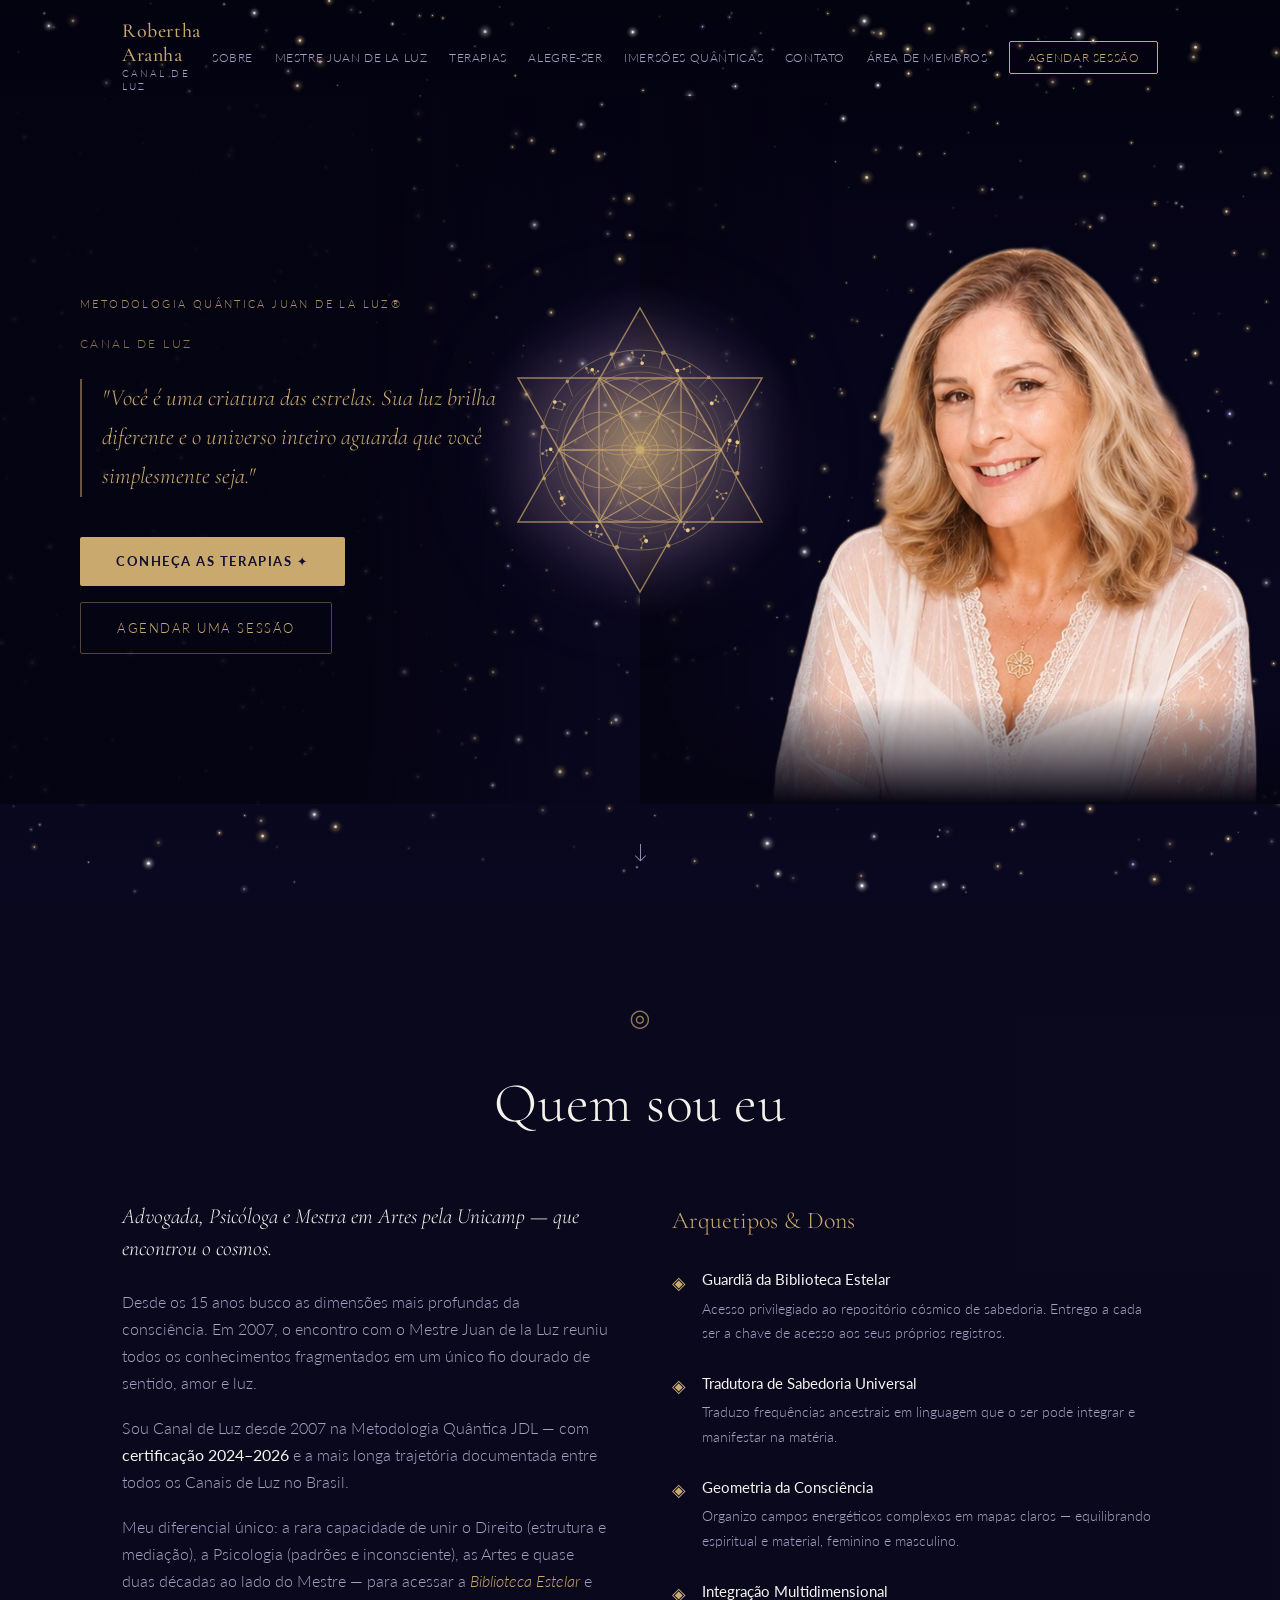
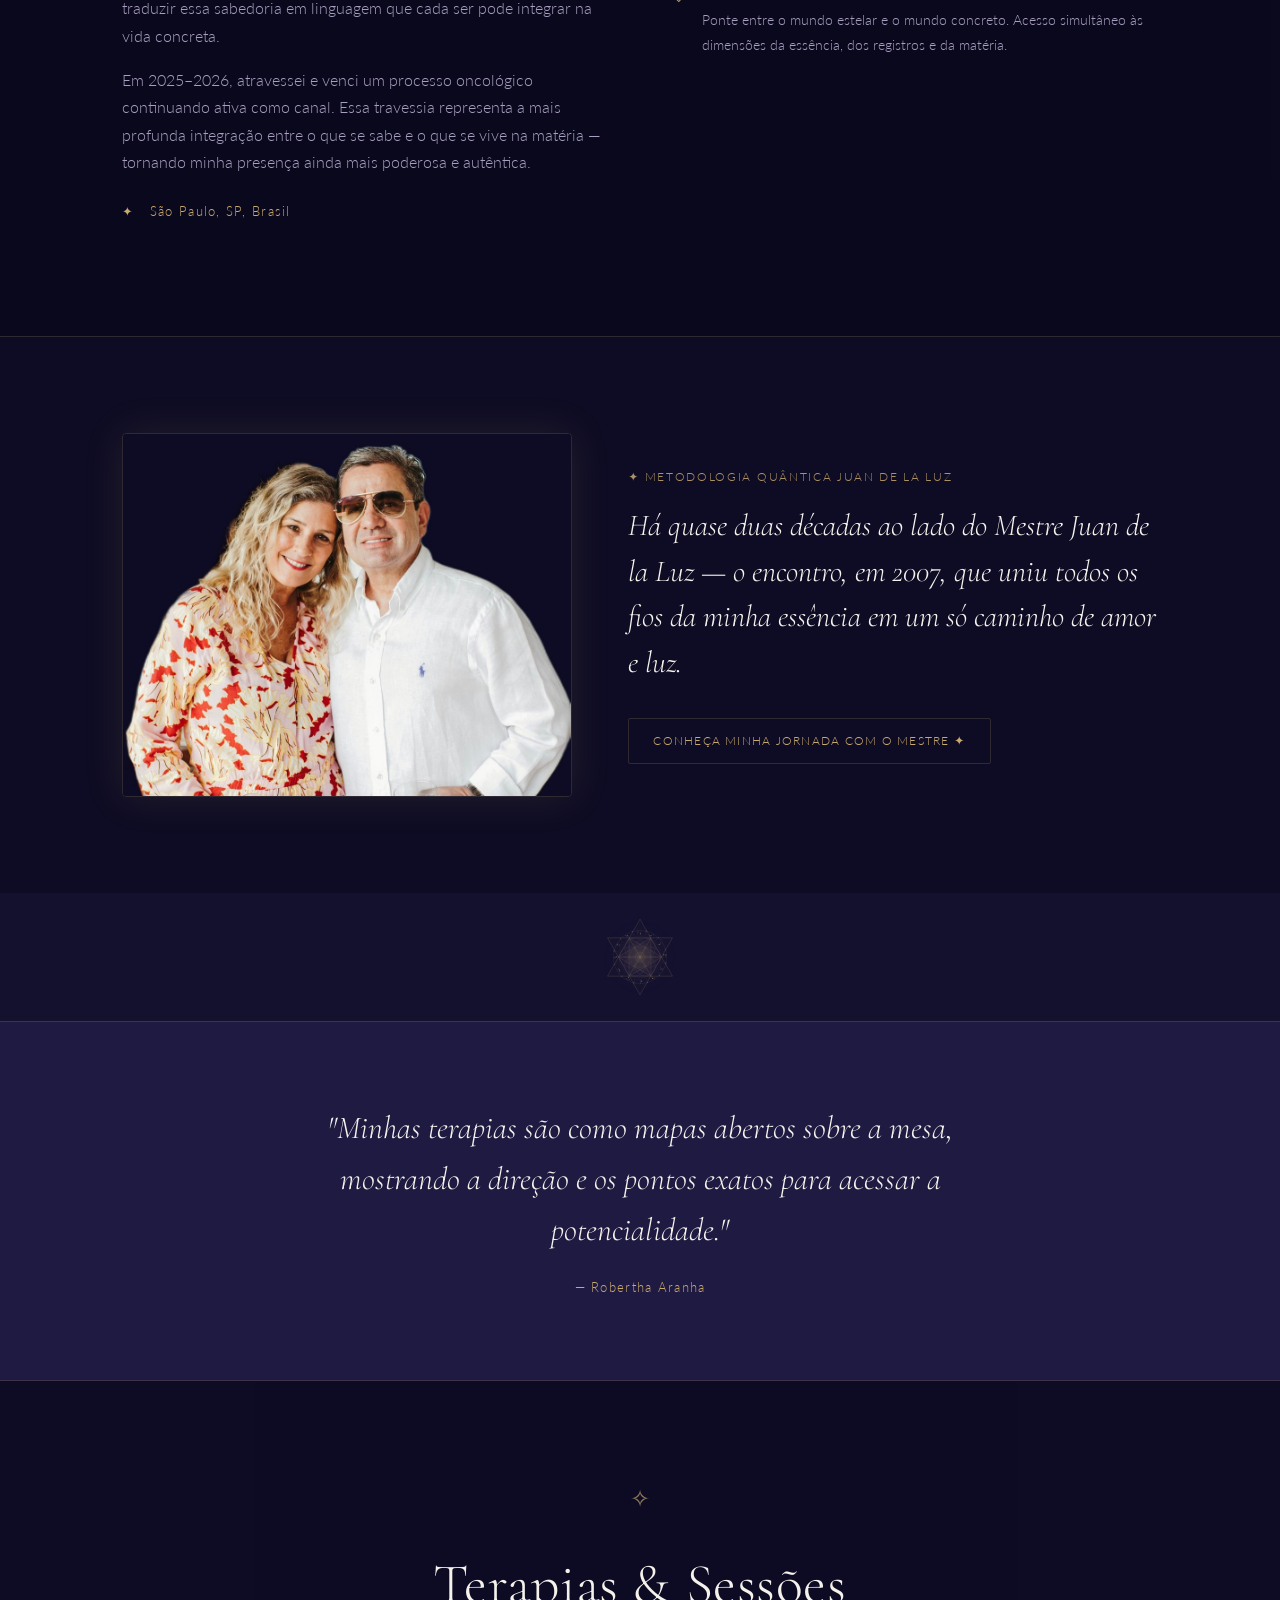
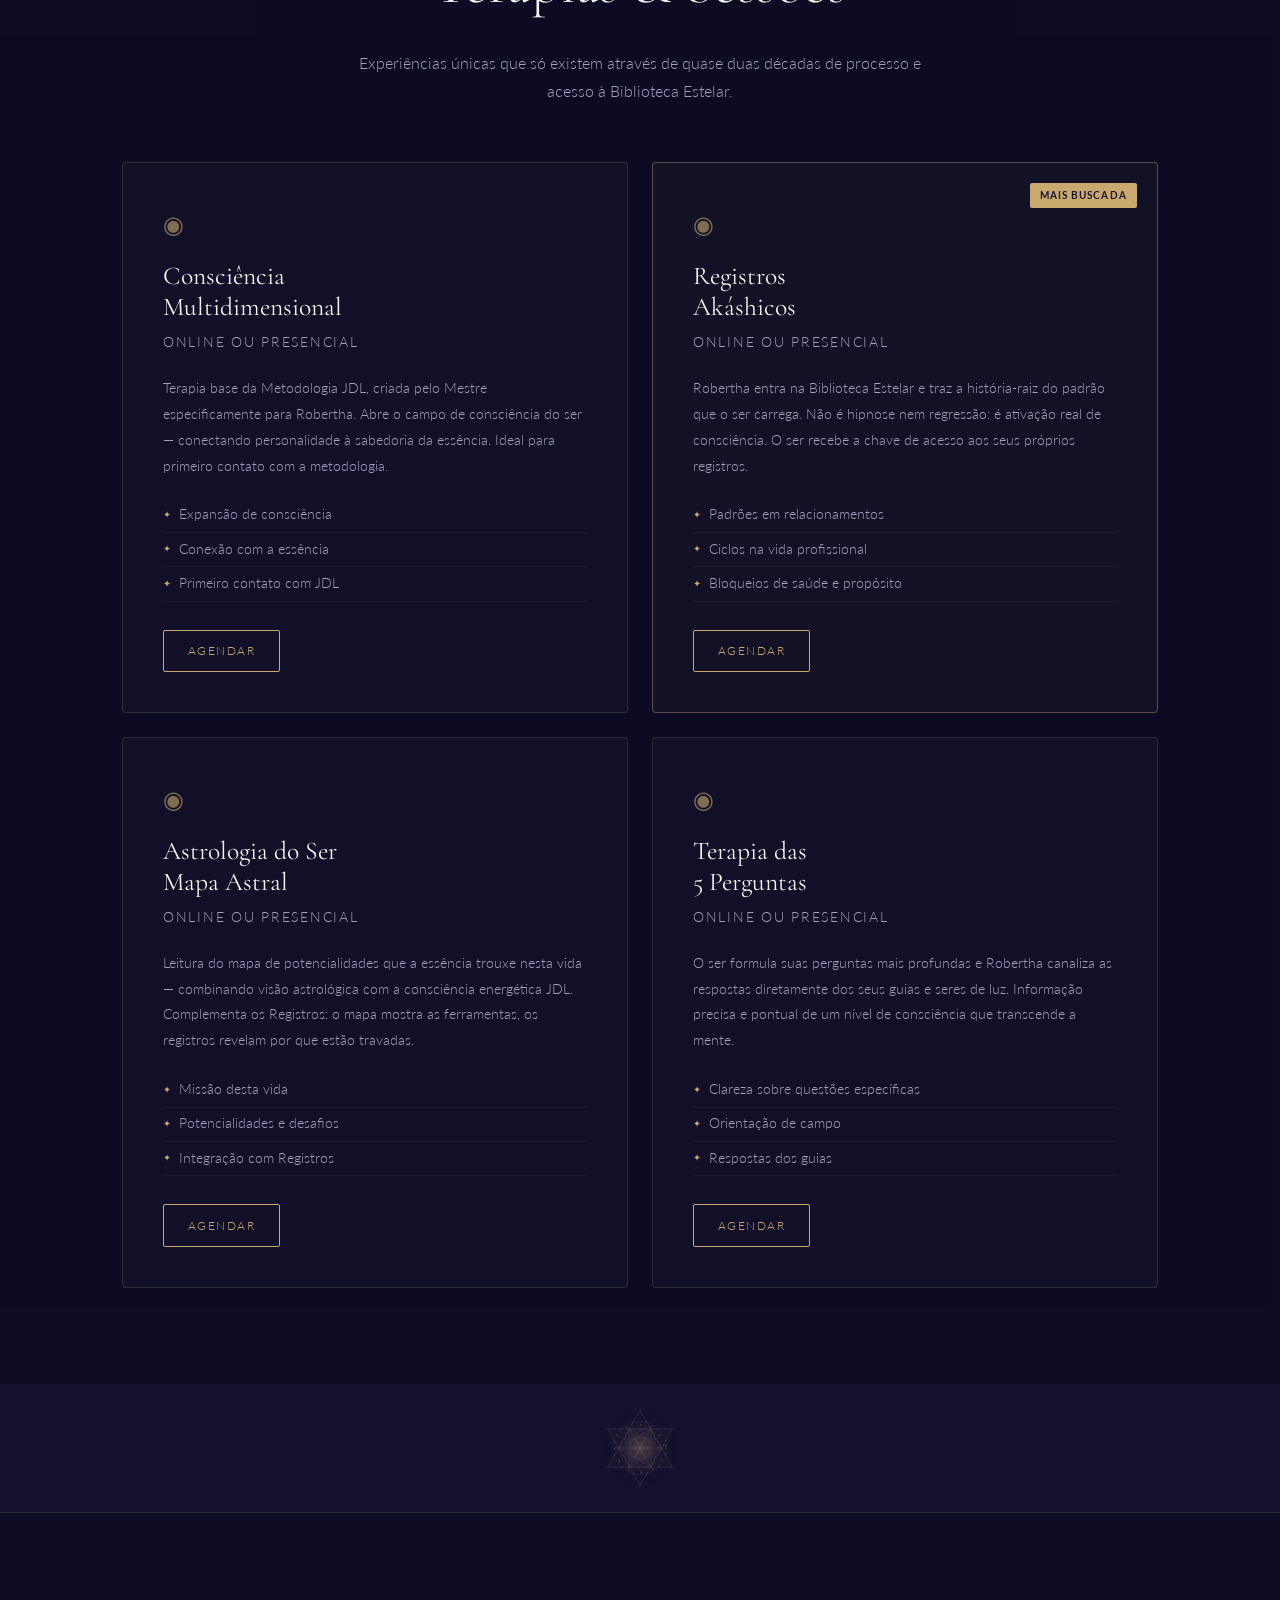
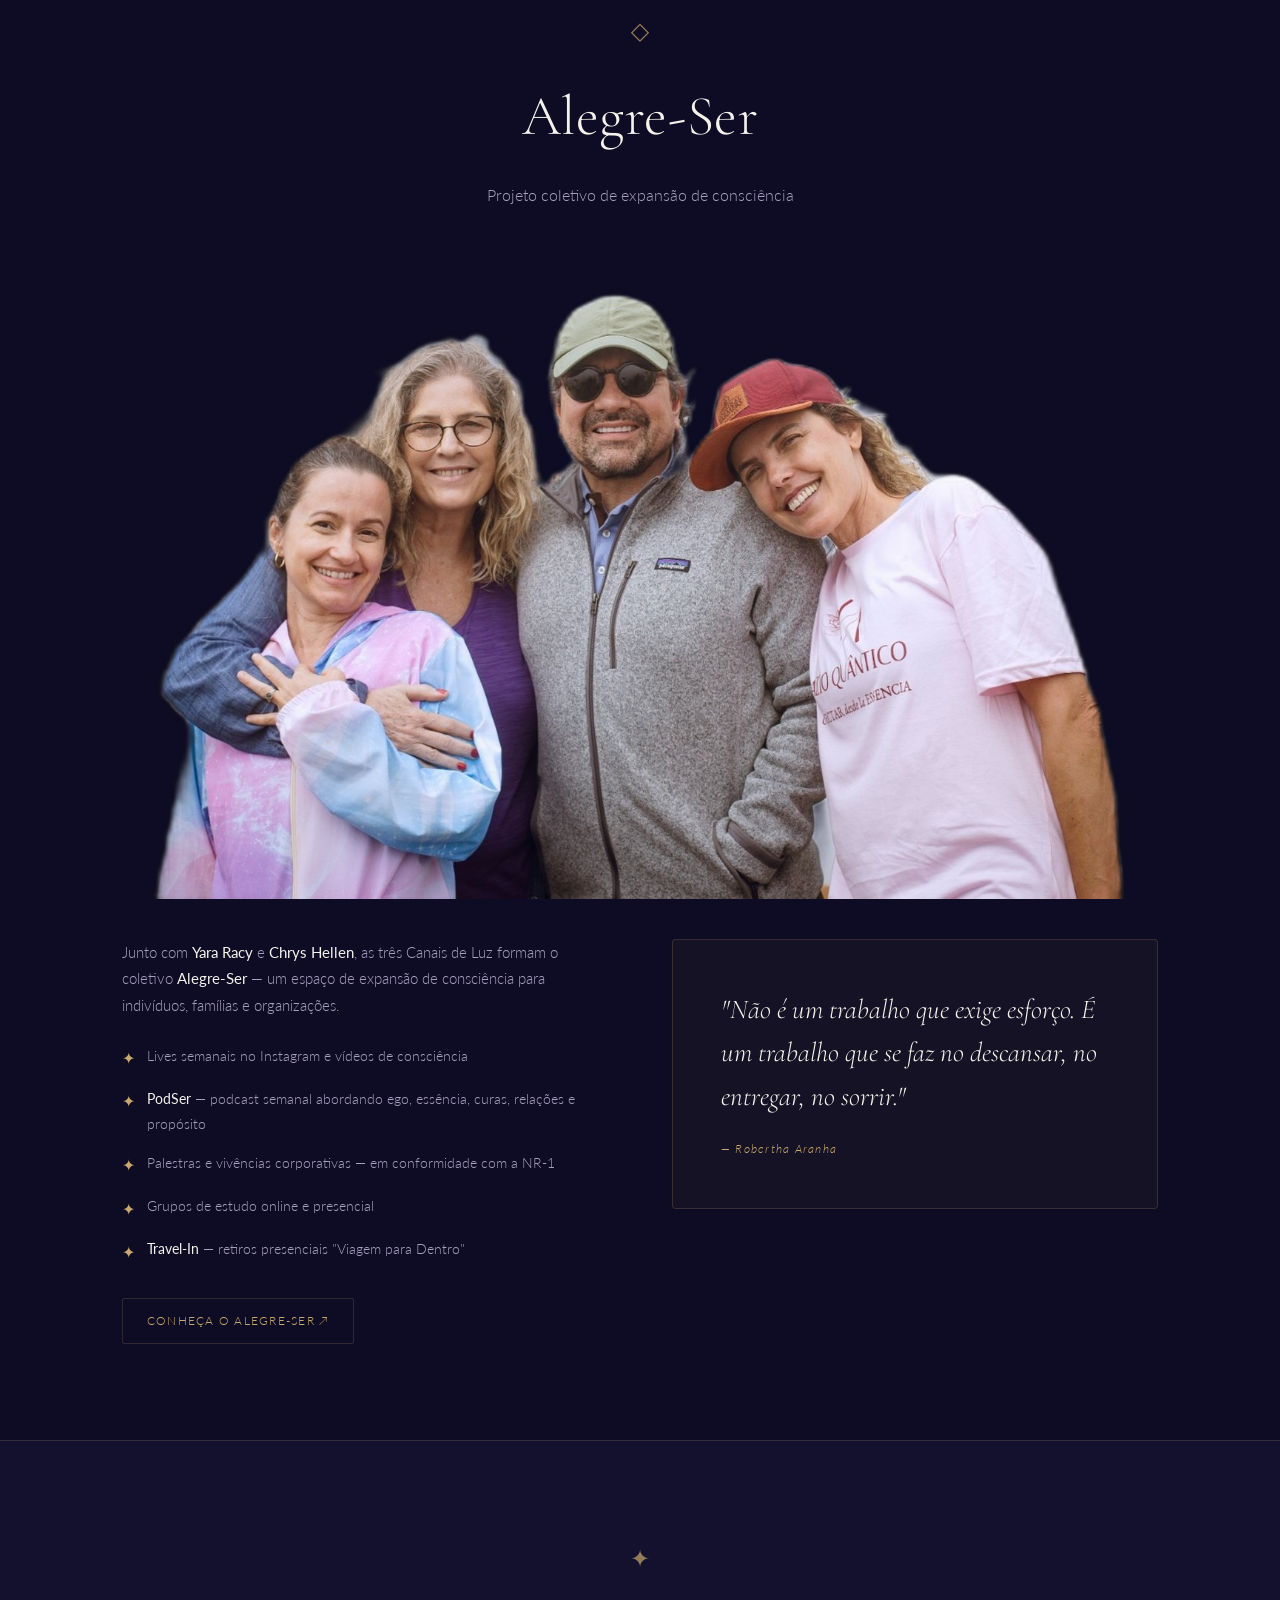
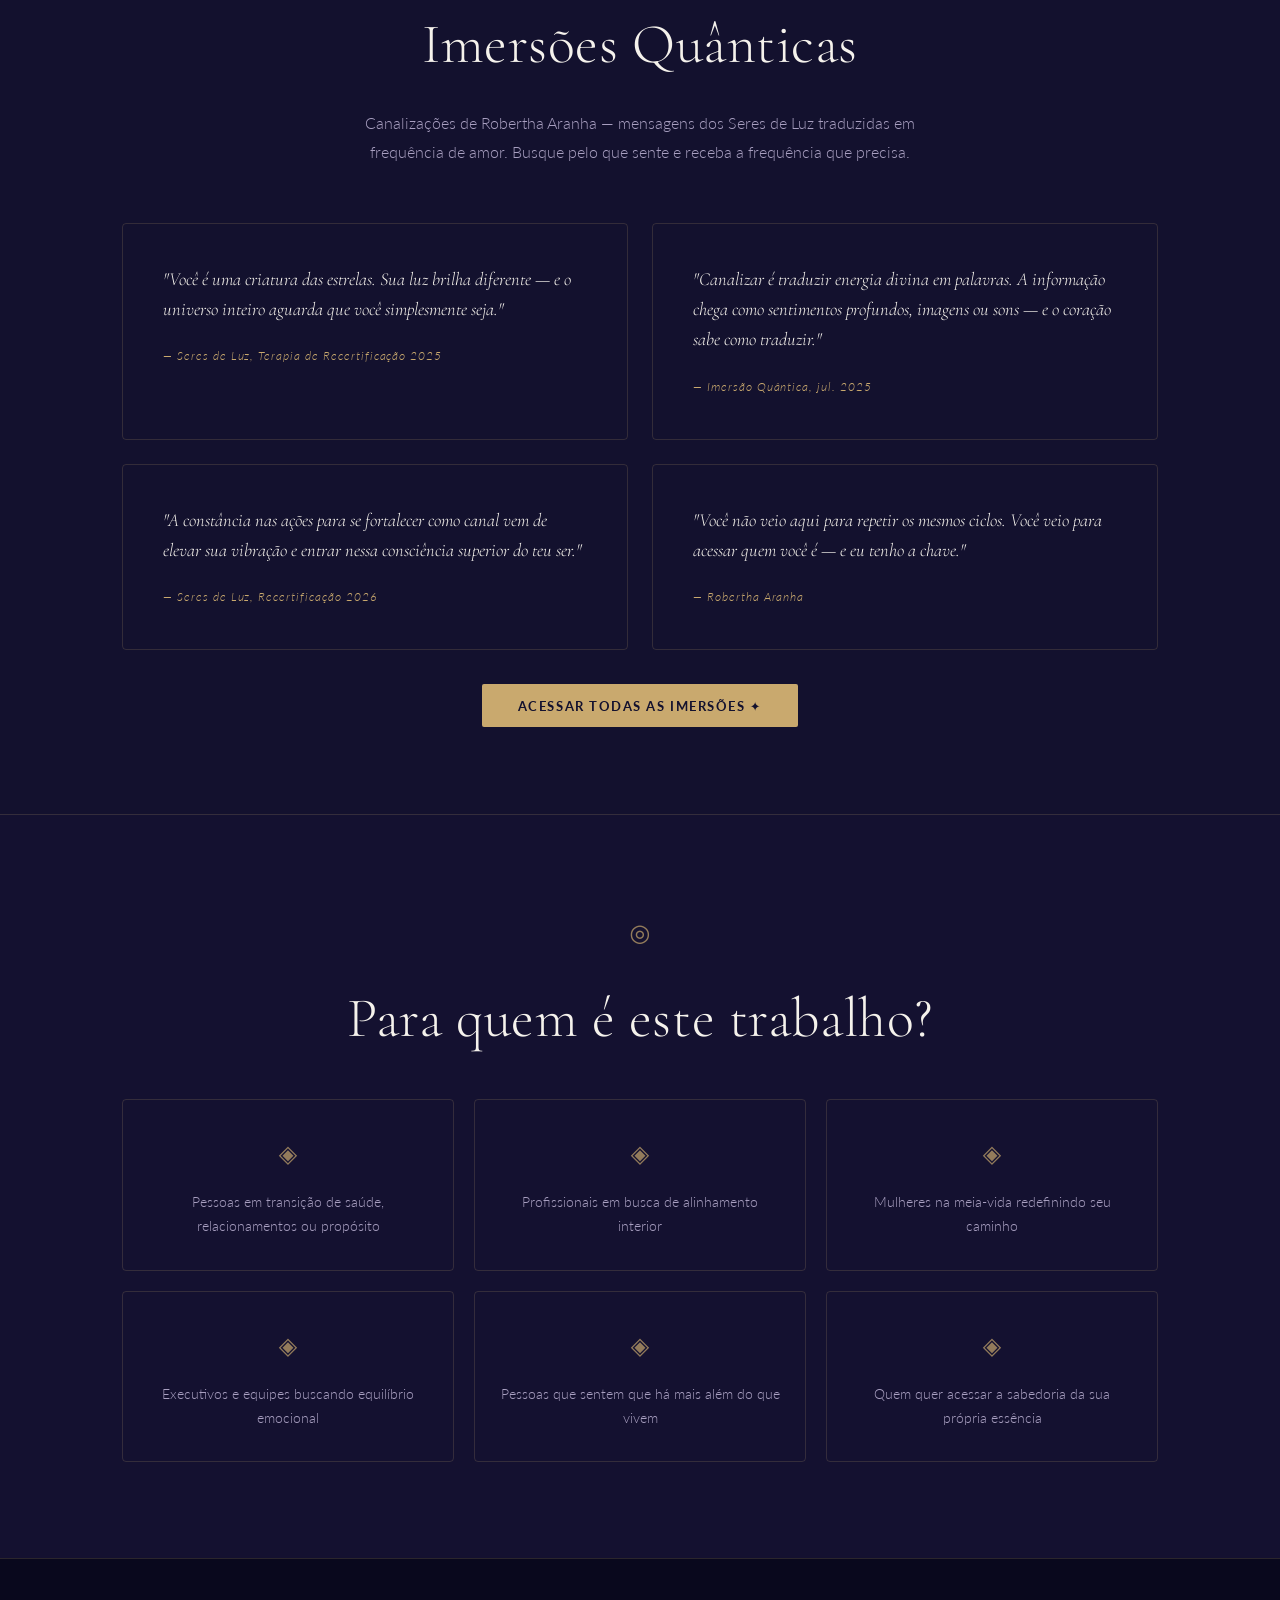
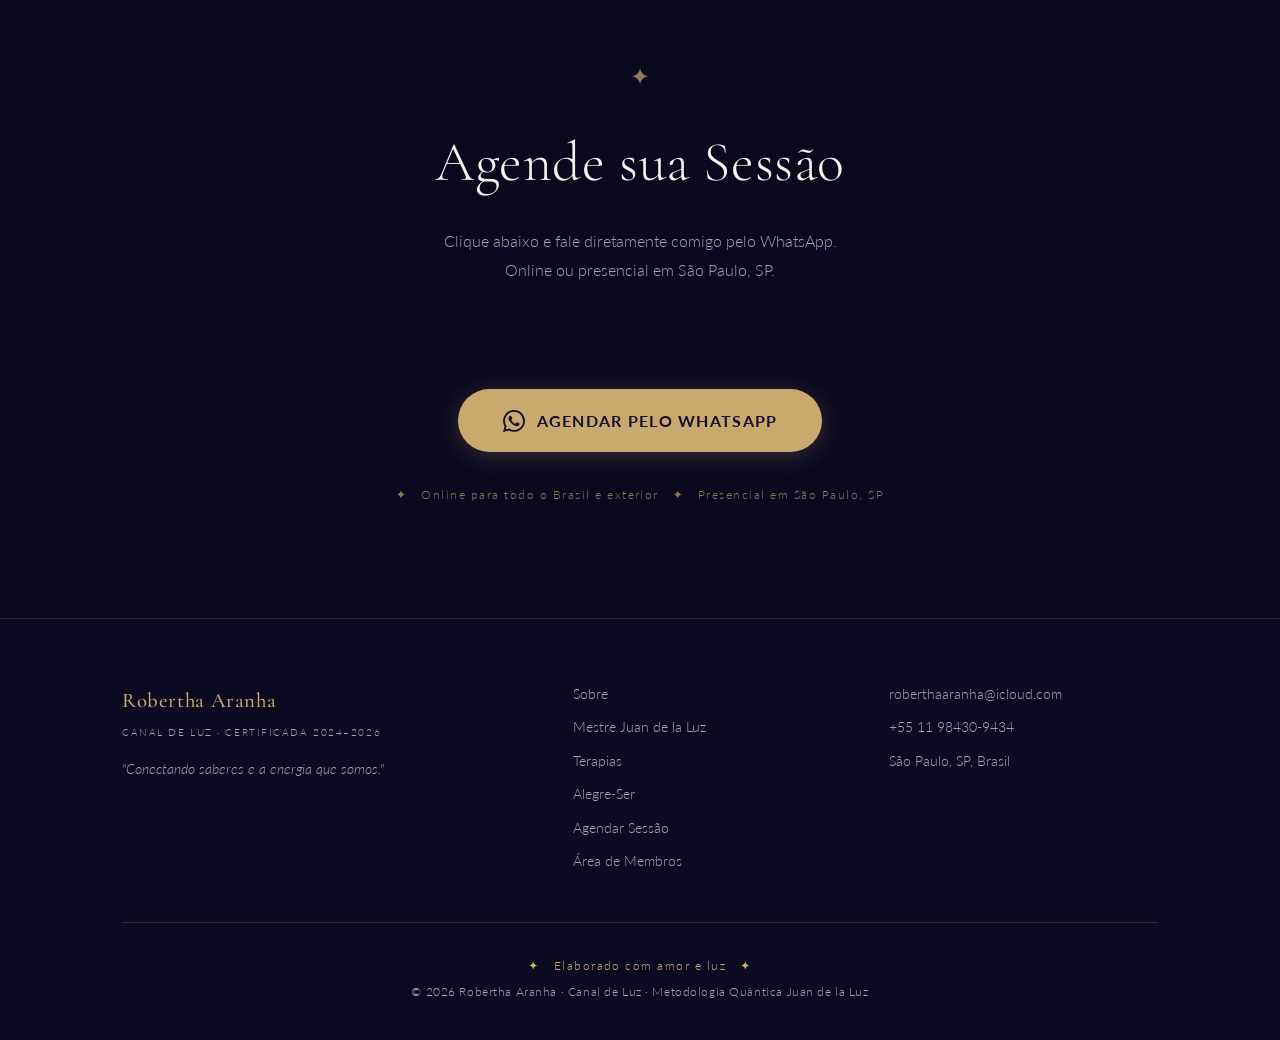
==== commit c2ae623f: "Adiciona banner com foto do coletivo na secao Alegre-Ser" ====
--- a/index.html
+++ b/index.html
@@ -346,6 +346,9 @@
       <div class="section-symbol">◇</div>
       <h2 class="section-title">Alegre-Ser</h2>
       <p class="section-sub">Projeto coletivo de expansão de consciência</p>
+            <div class="alegrese-banner">
+        <img src="alegrese-foto.jpg" alt="Encontro do coletivo Alegre-Ser" />
+      </div>
       <div class="alegrese-grid">
         <div class="alegrese-text">
           <p>Junto com <strong>Yara Racy</strong> e <strong>Chrys Hellen</strong>, as três Canais de Luz formam o coletivo <strong>Alegre-Ser</strong> — um espaço de expansão de consciência para indivíduos, famílias e organizações.</p>
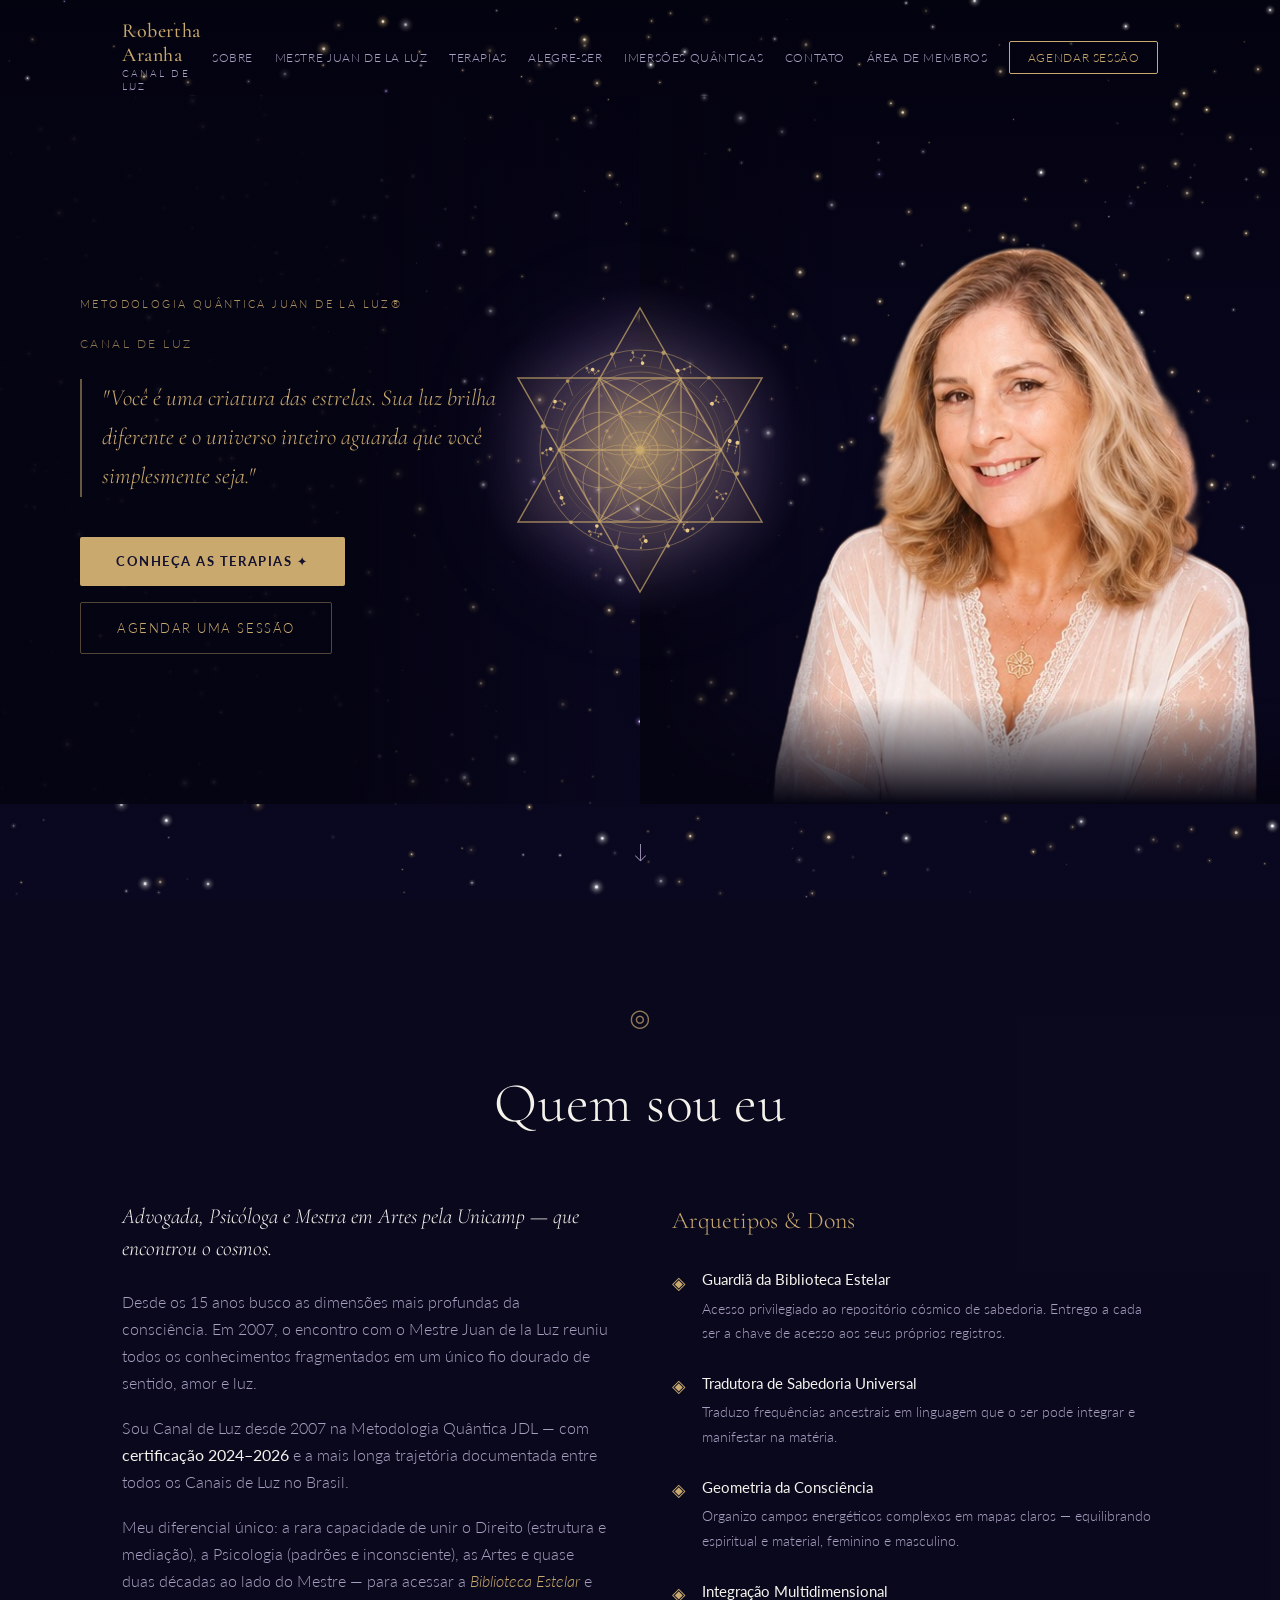
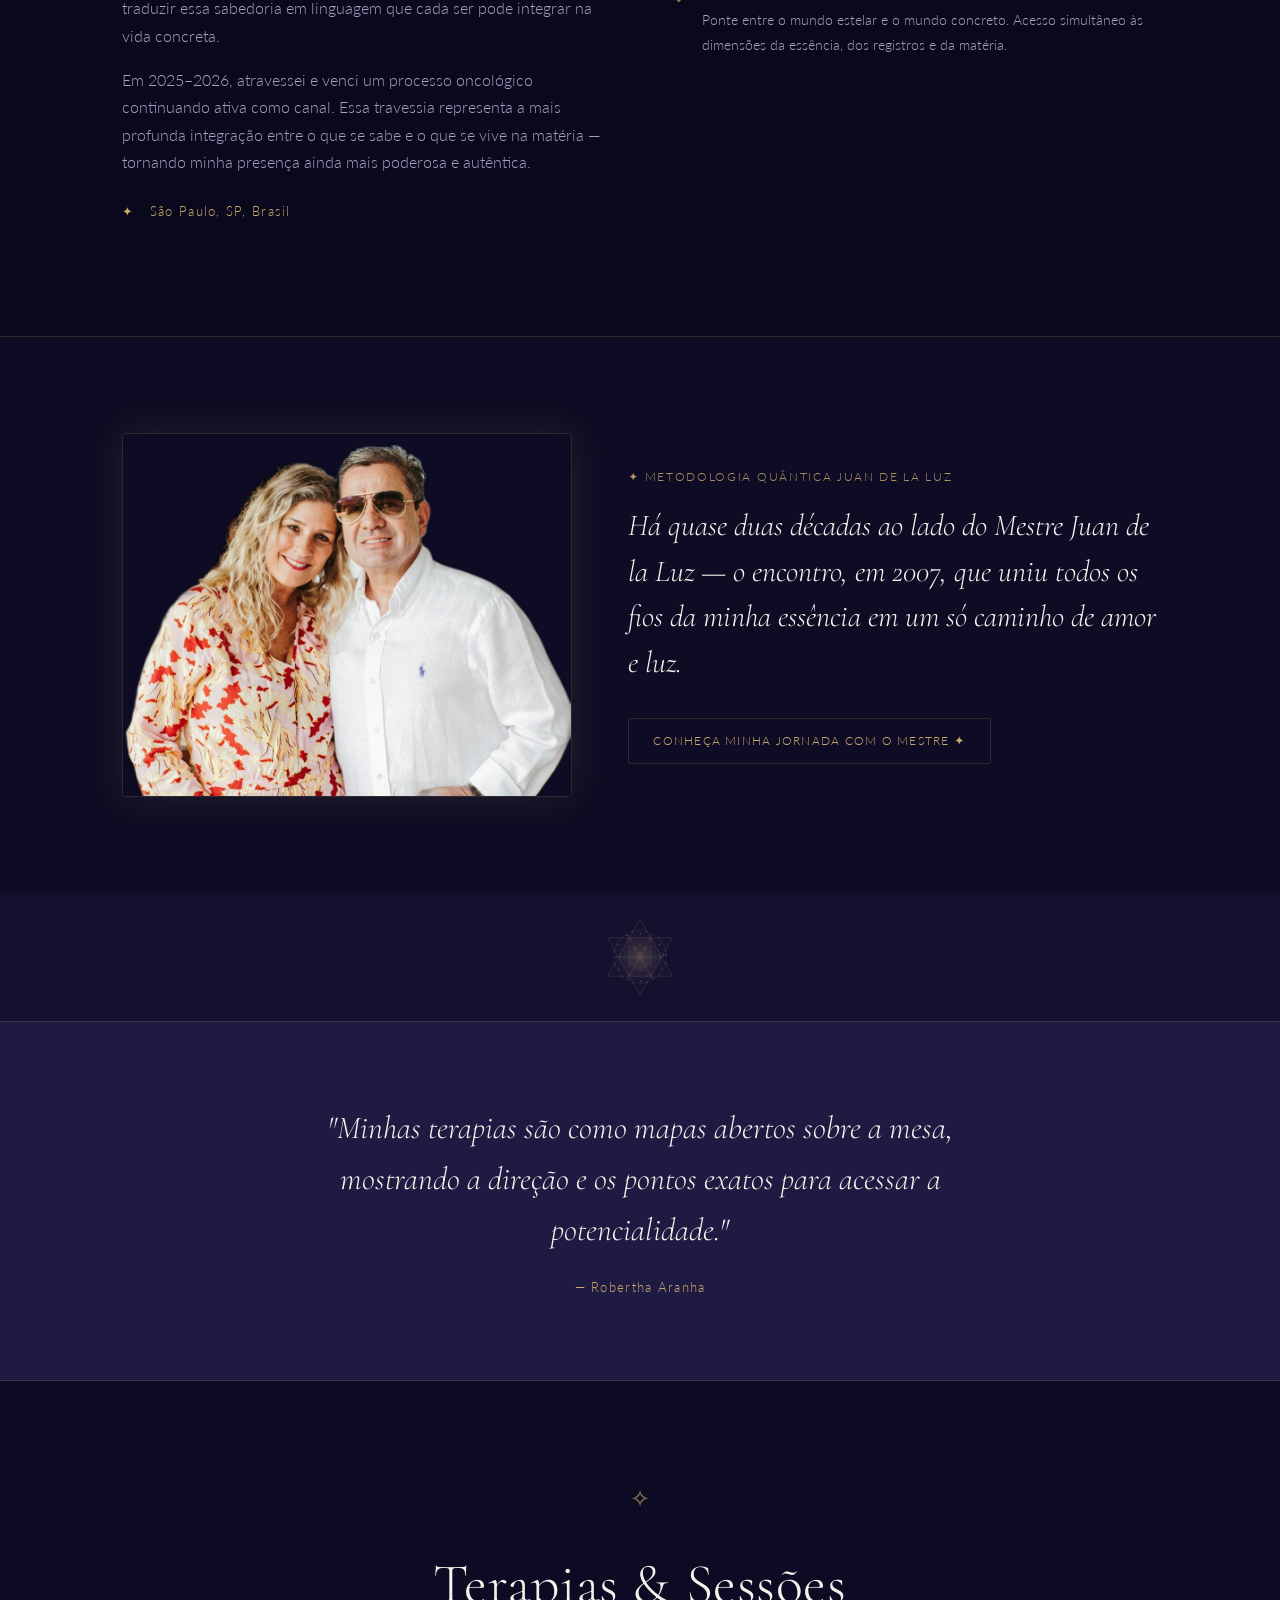
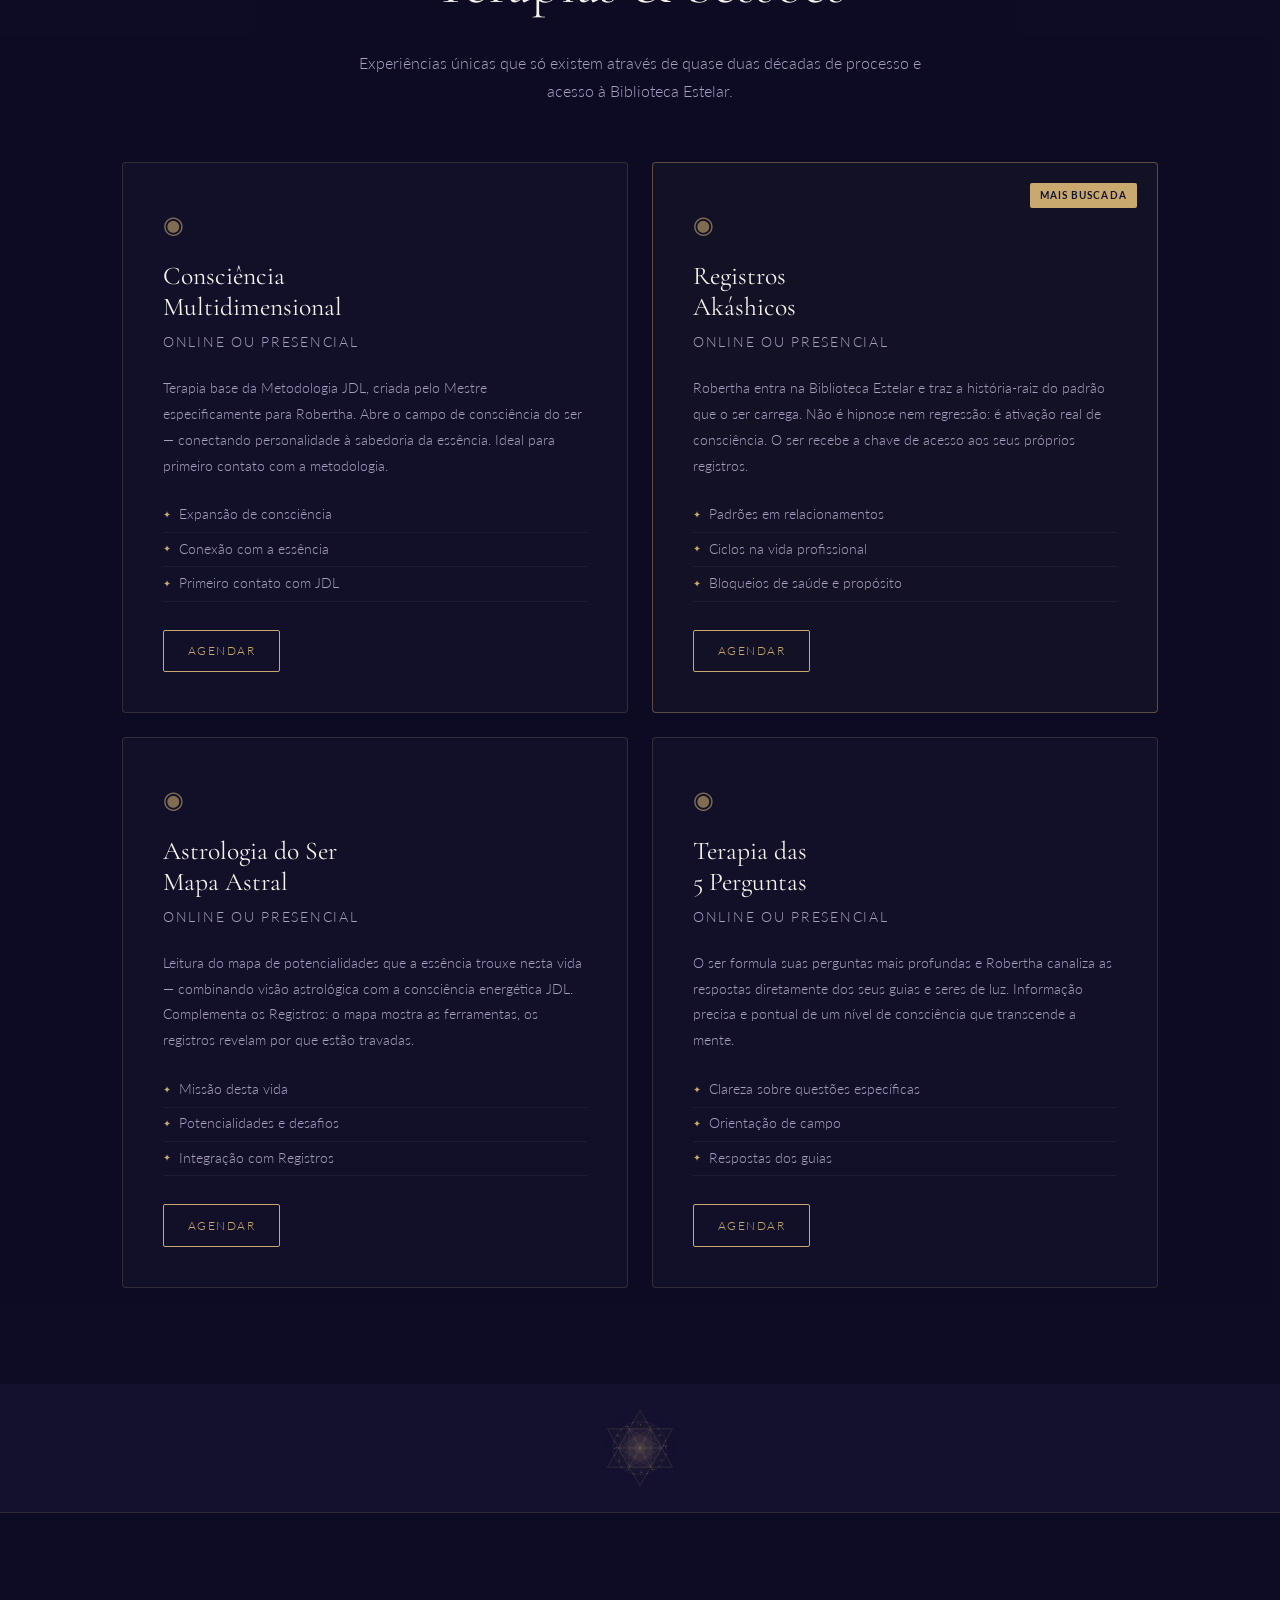
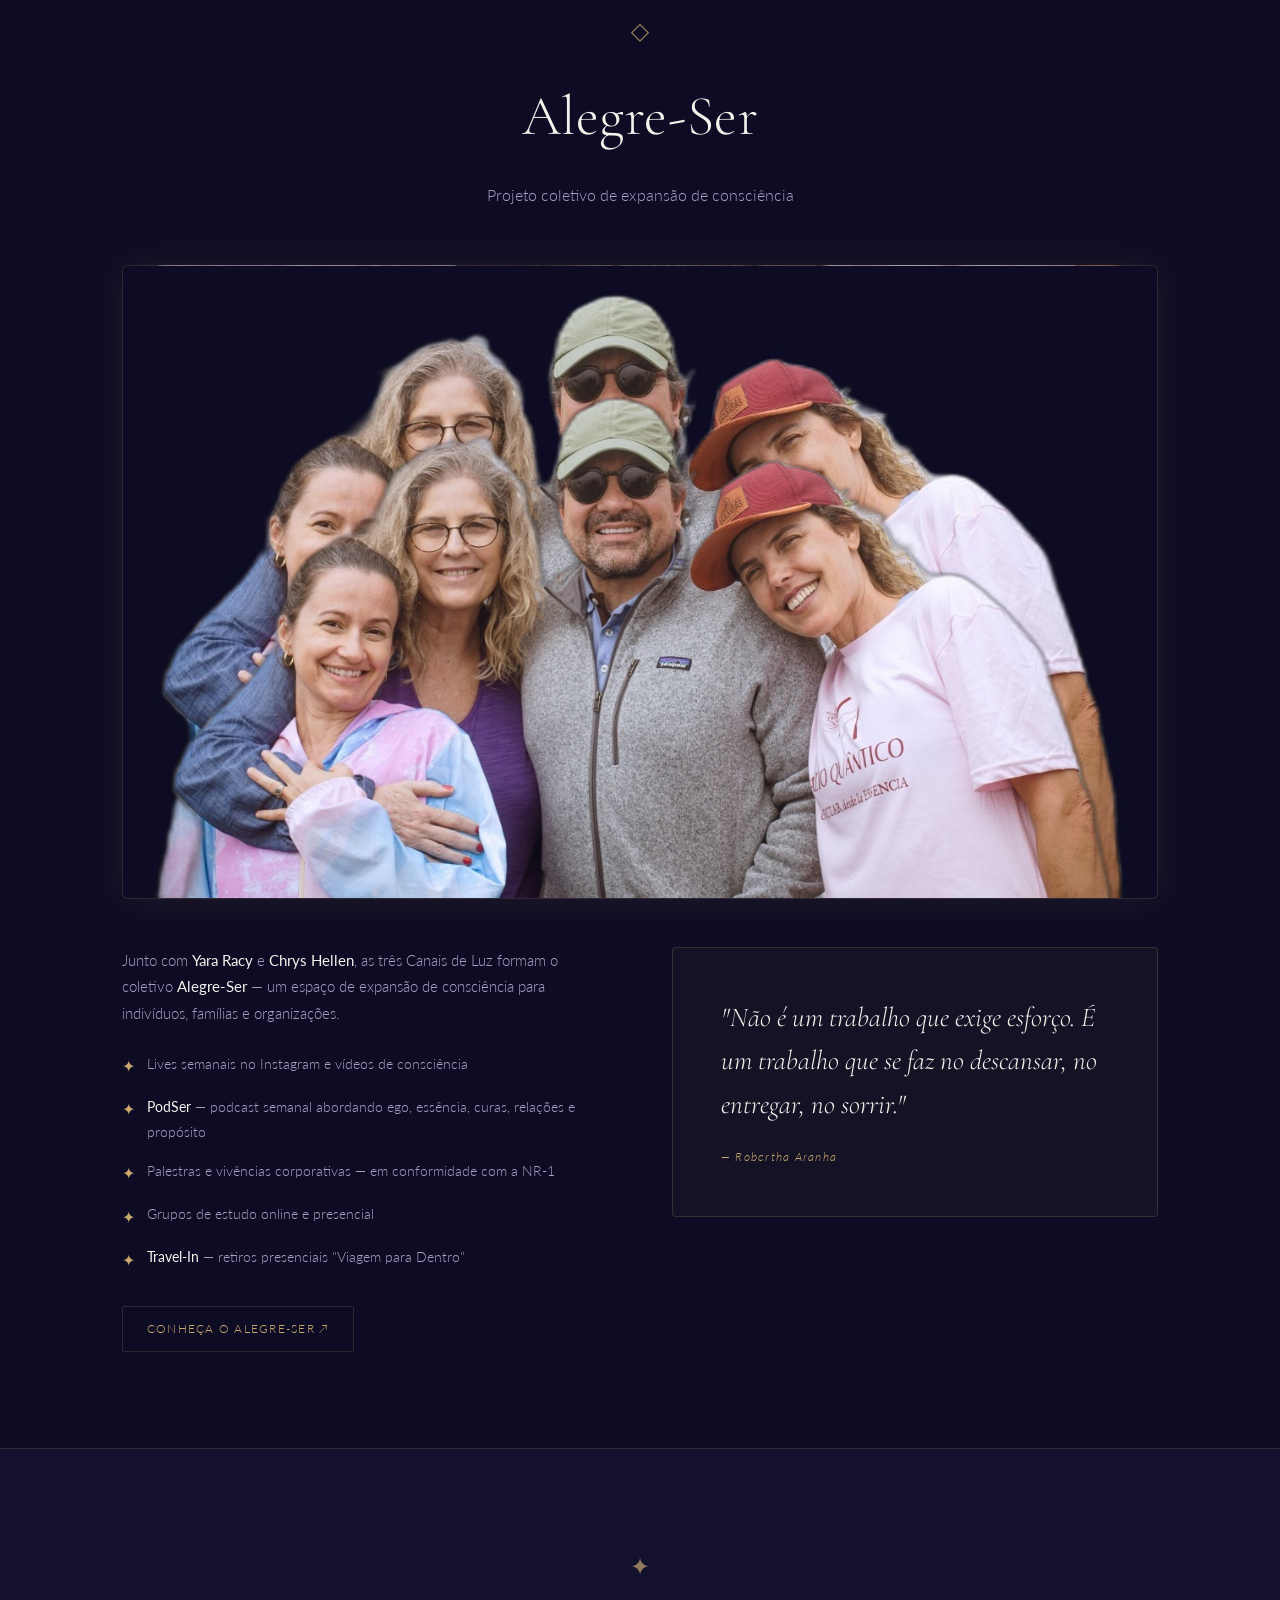
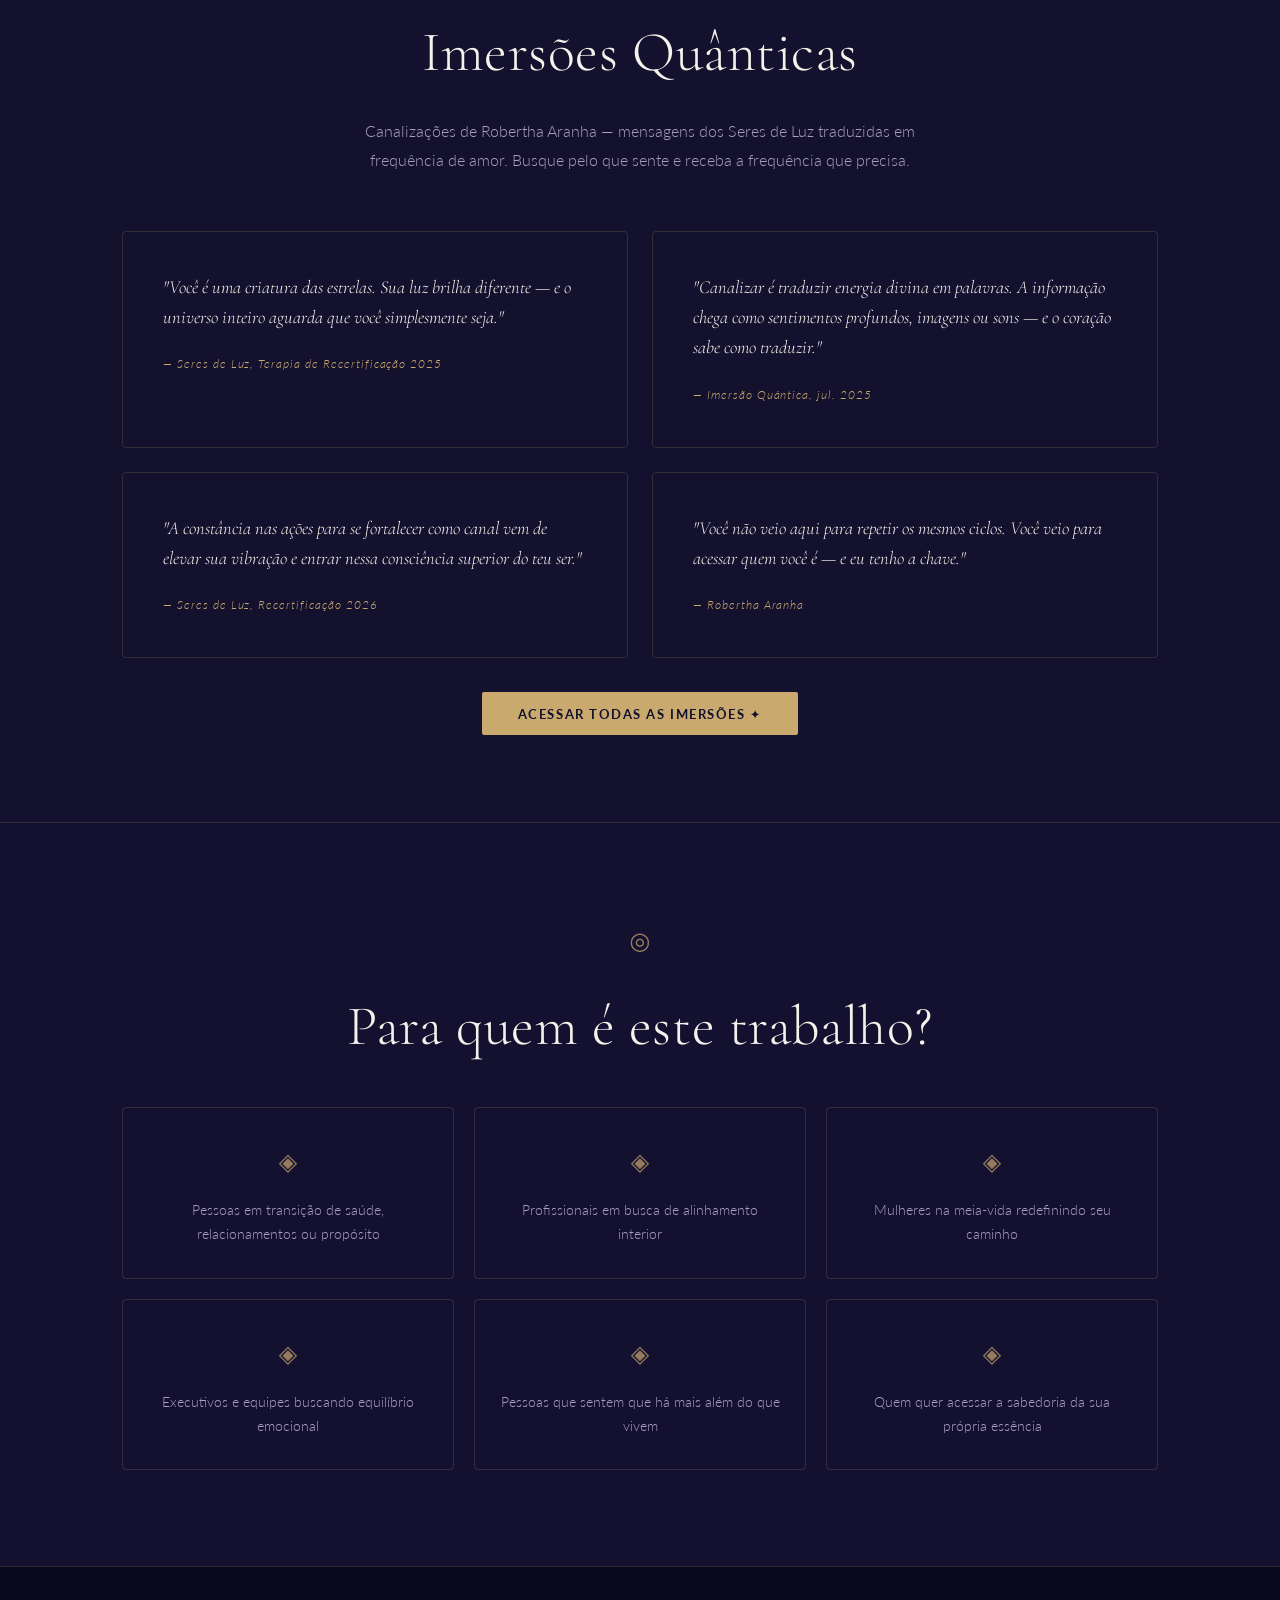
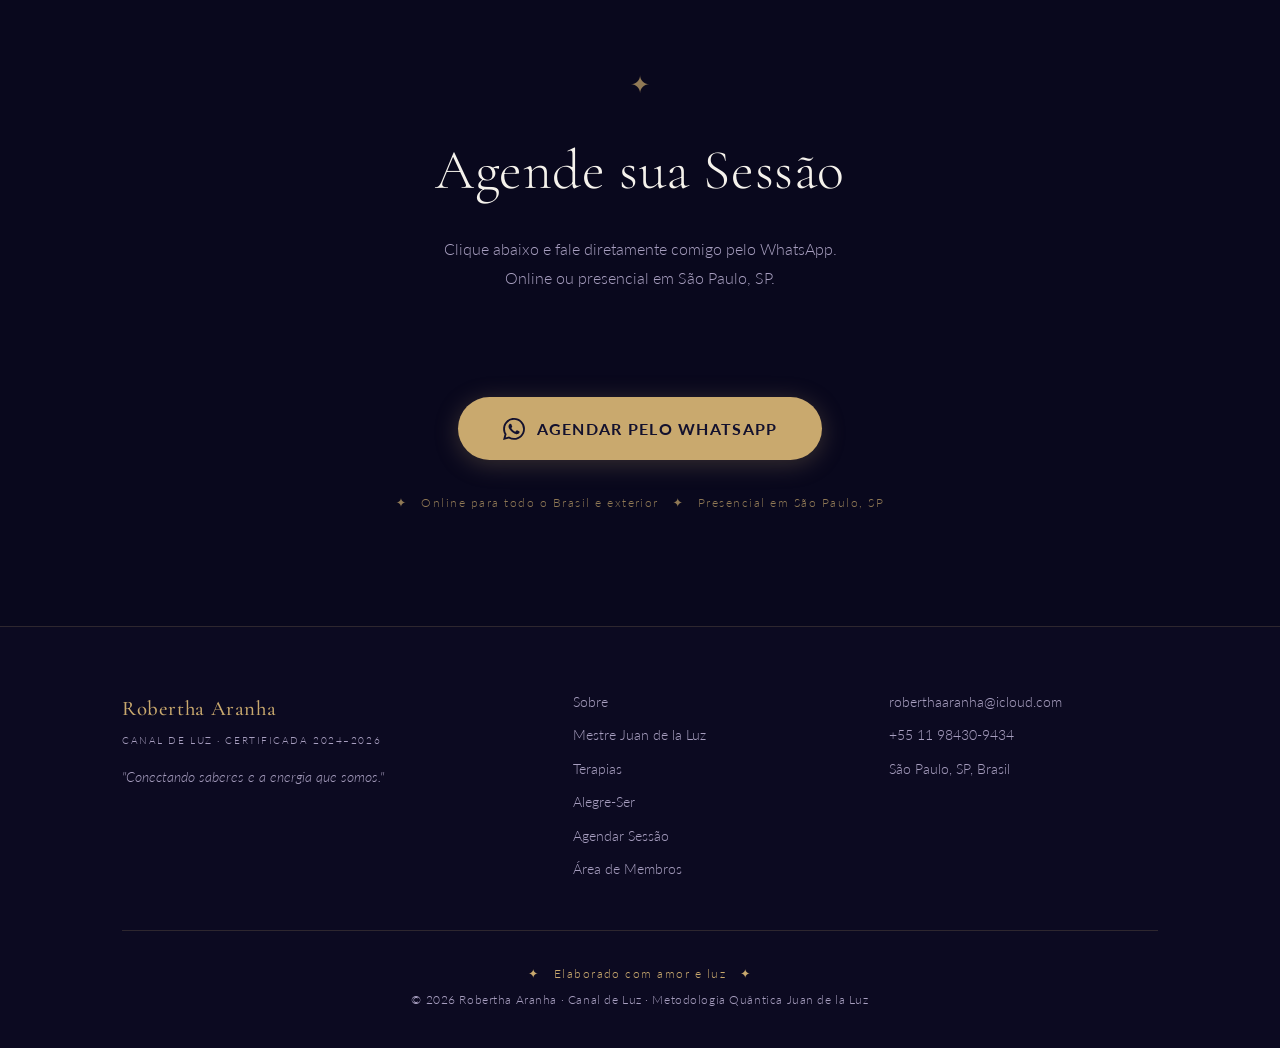
==== commit be10bce2: "Usa foto do Alegre-Ser com fundo transparente em vez de fundo solido" ====
--- a/index.html
+++ b/index.html
@@ -347,7 +347,7 @@
       <h2 class="section-title">Alegre-Ser</h2>
       <p class="section-sub">Projeto coletivo de expansão de consciência</p>
             <div class="alegrese-banner">
-        <img src="alegrese-foto.jpg" alt="Encontro do coletivo Alegre-Ser" />
+                <img src="alegrese-foto-sem-fundo.png" alt="Encontro do coletivo Alegre-Ser" class="alegrese-photo-img" />
       </div>
       <div class="alegrese-grid">
         <div class="alegrese-text">
--- a/style.css
+++ b/style.css
@@ -646,6 +646,19 @@
 #alegrese {
   background: var(--darker);
   border-top: 1px solid var(--border);
+}
+.alegrese-banner {
+  position: relative;
+  z-index: 1;
+  margin: 2.5rem 0 3rem;
+  border: 1px solid var(--border);
+  border-radius: 6px;
+  overflow: hidden;
+  box-shadow: 0 0 40px rgba(201,169,110,0.10);
+  aspect-ratio: 1400 / 856;
+  background-image: url('alegrese-foto.jpg');
+  background-size: cover;
+  background-position: center;
 }
 
 .alegrese-grid {
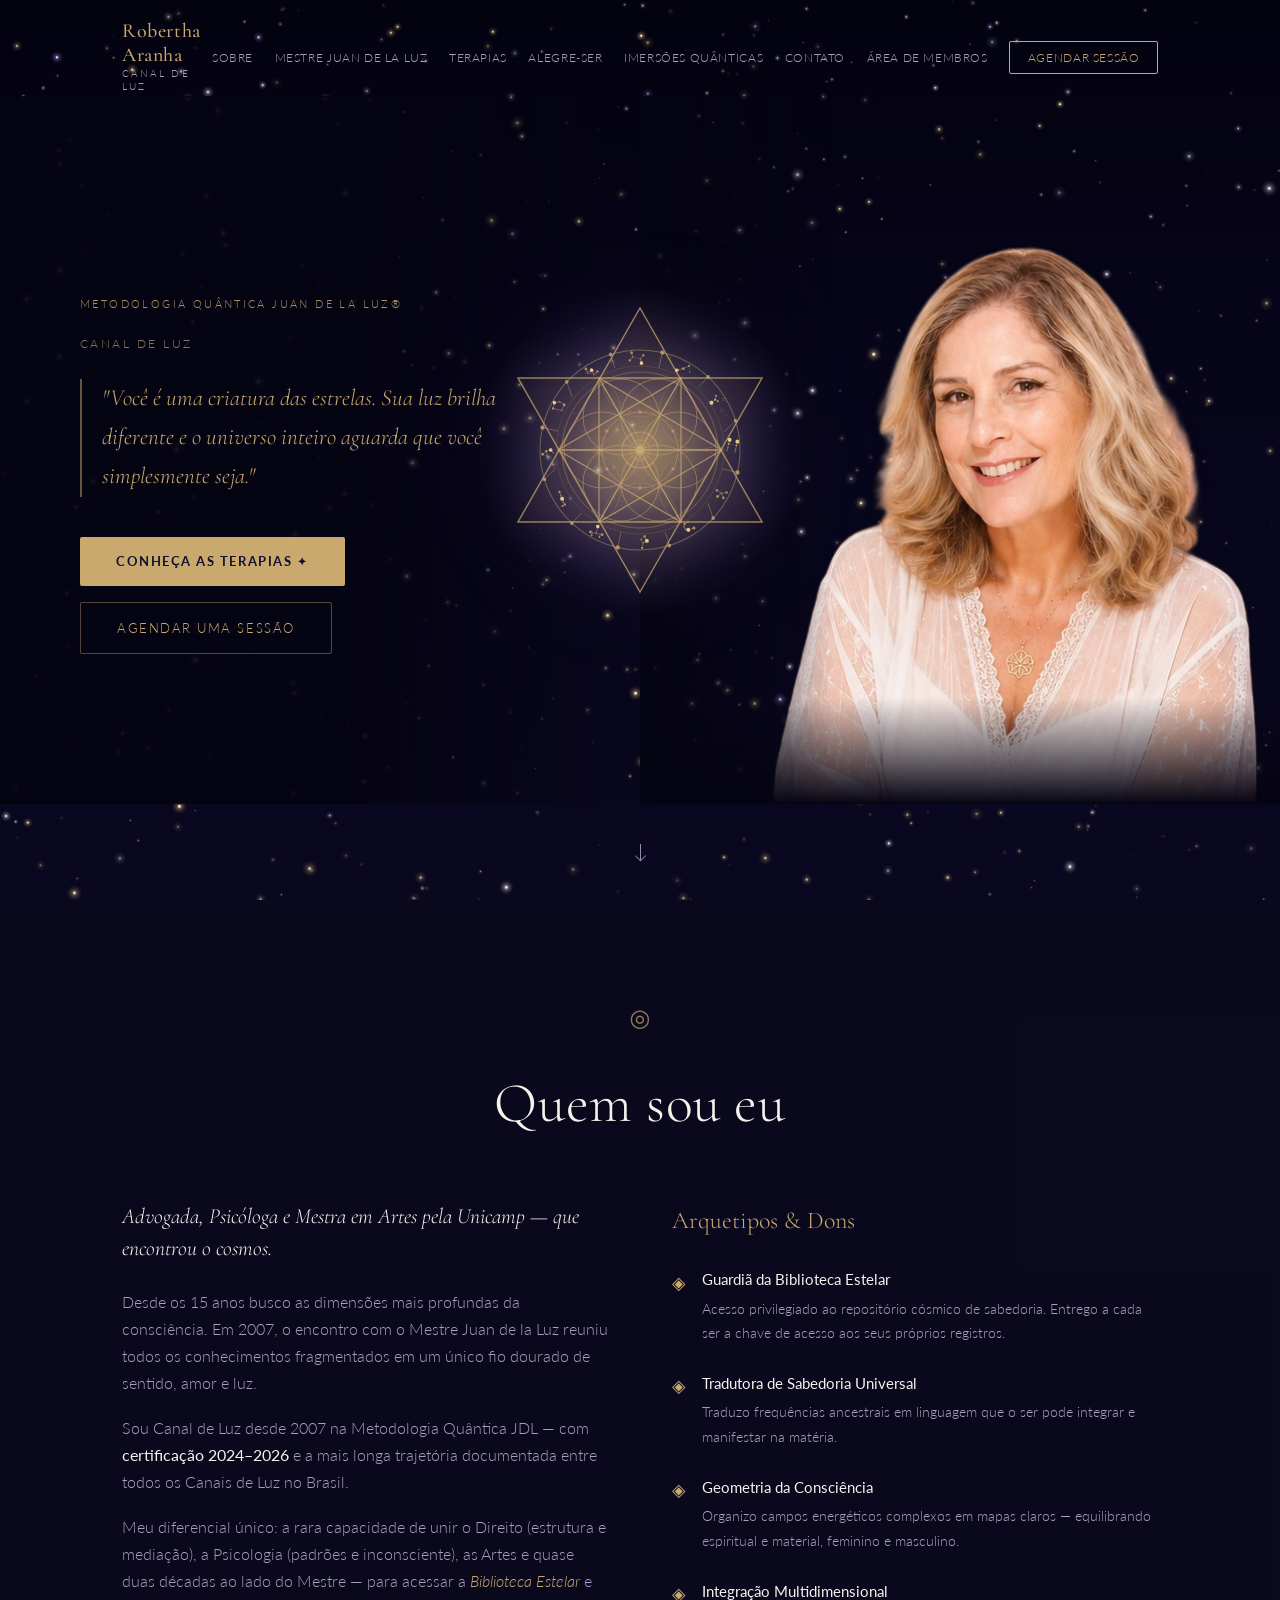
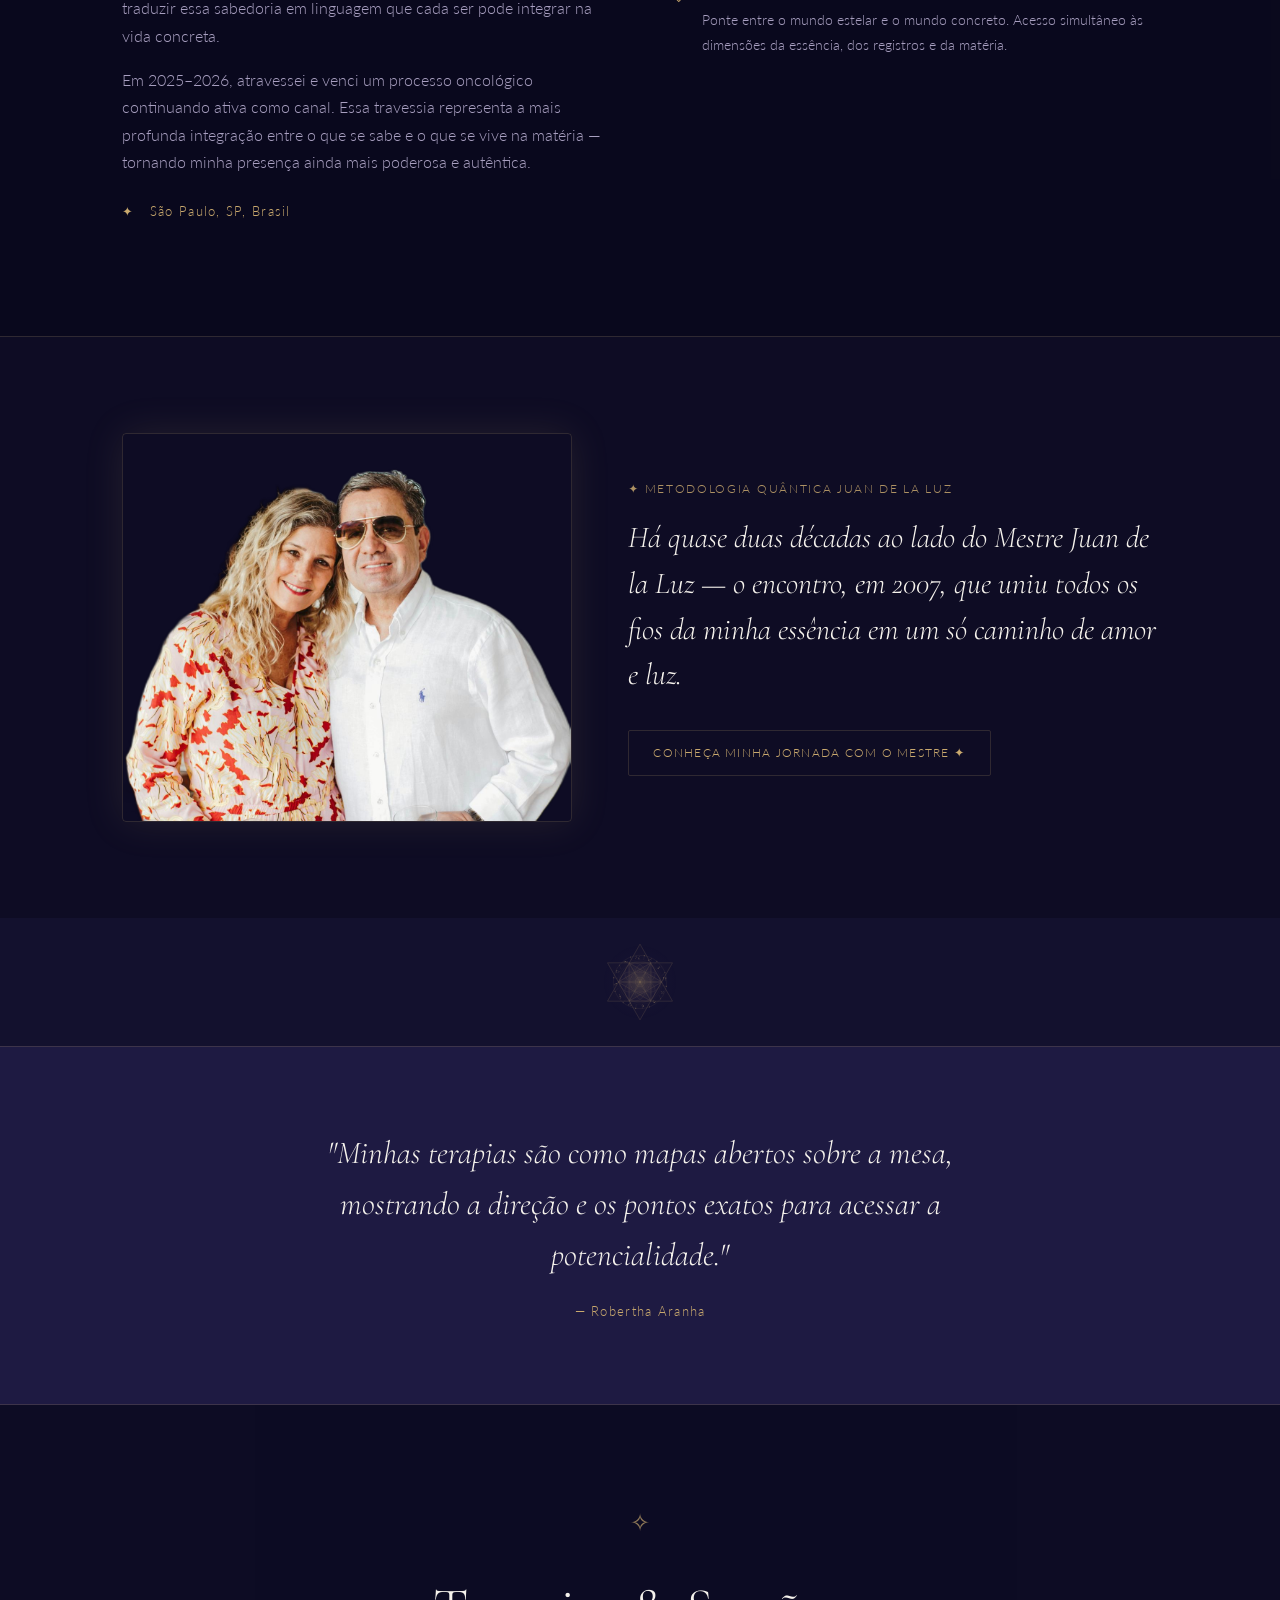
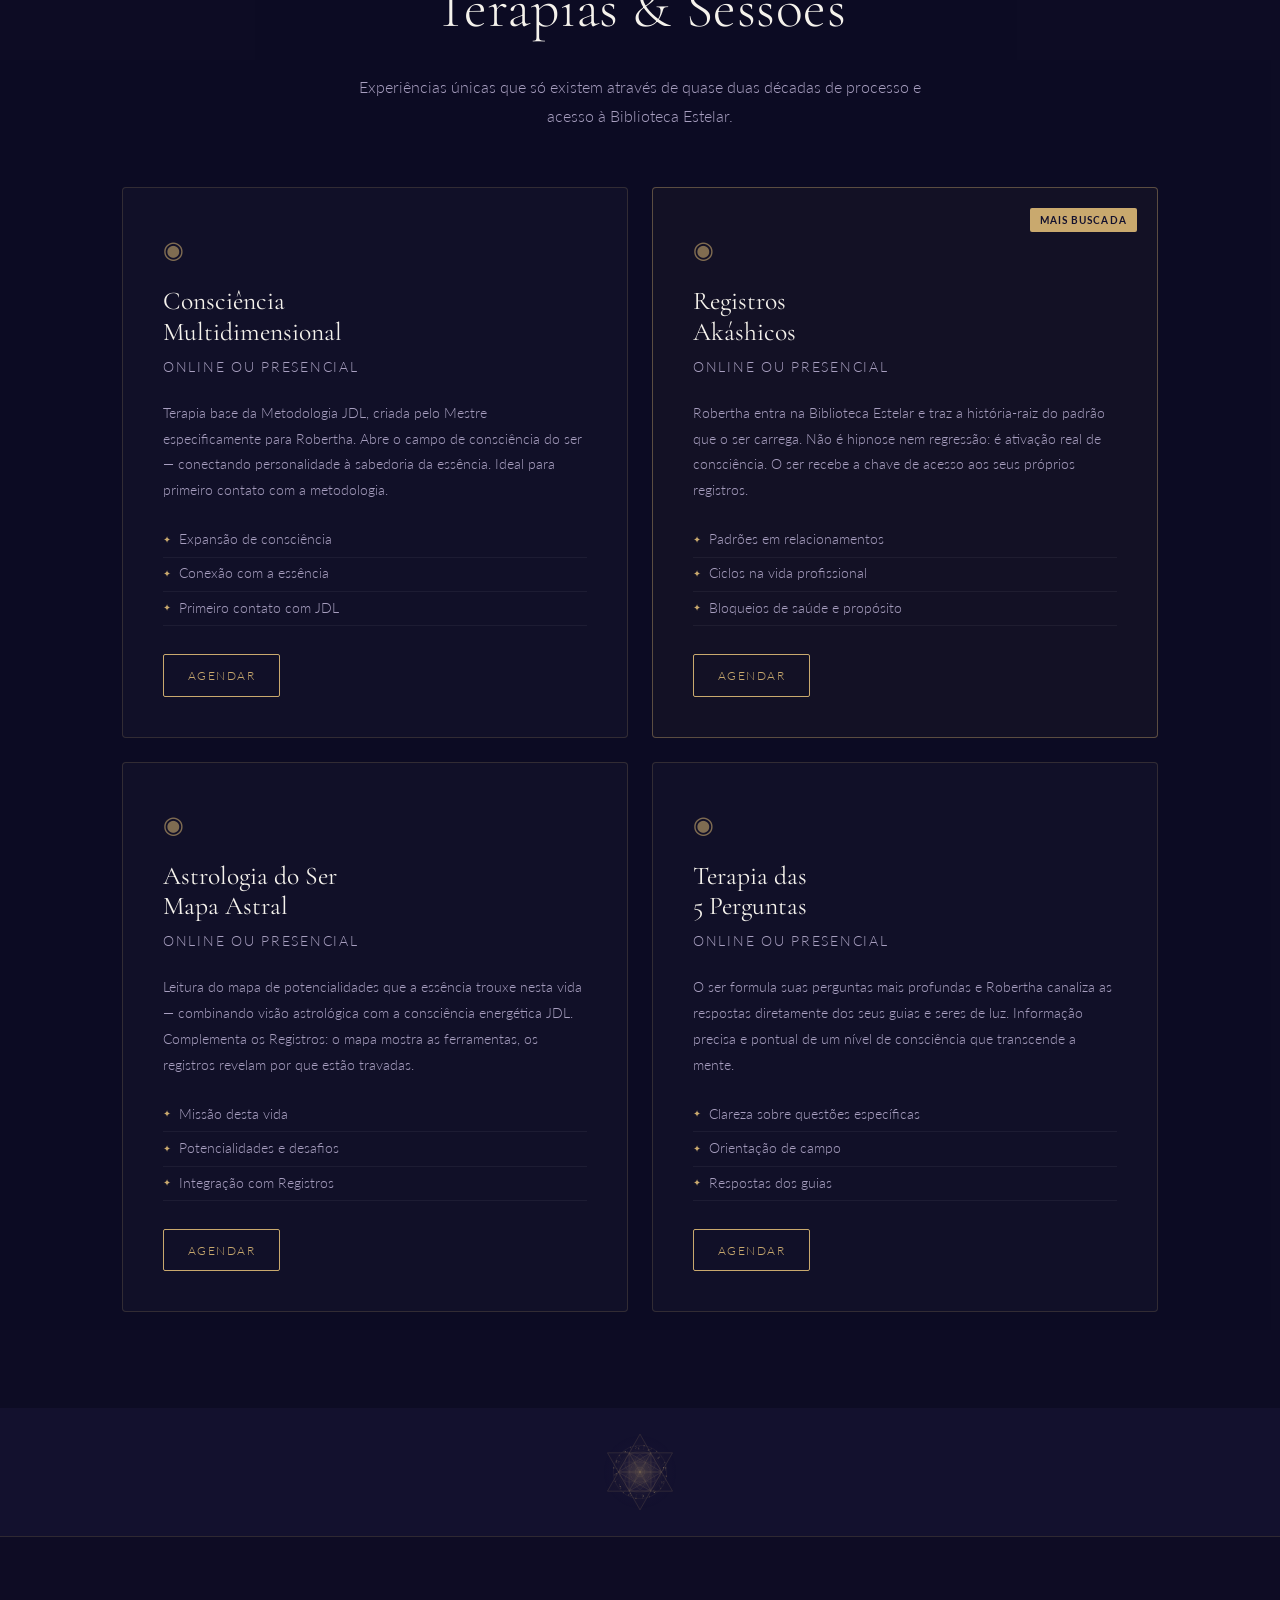
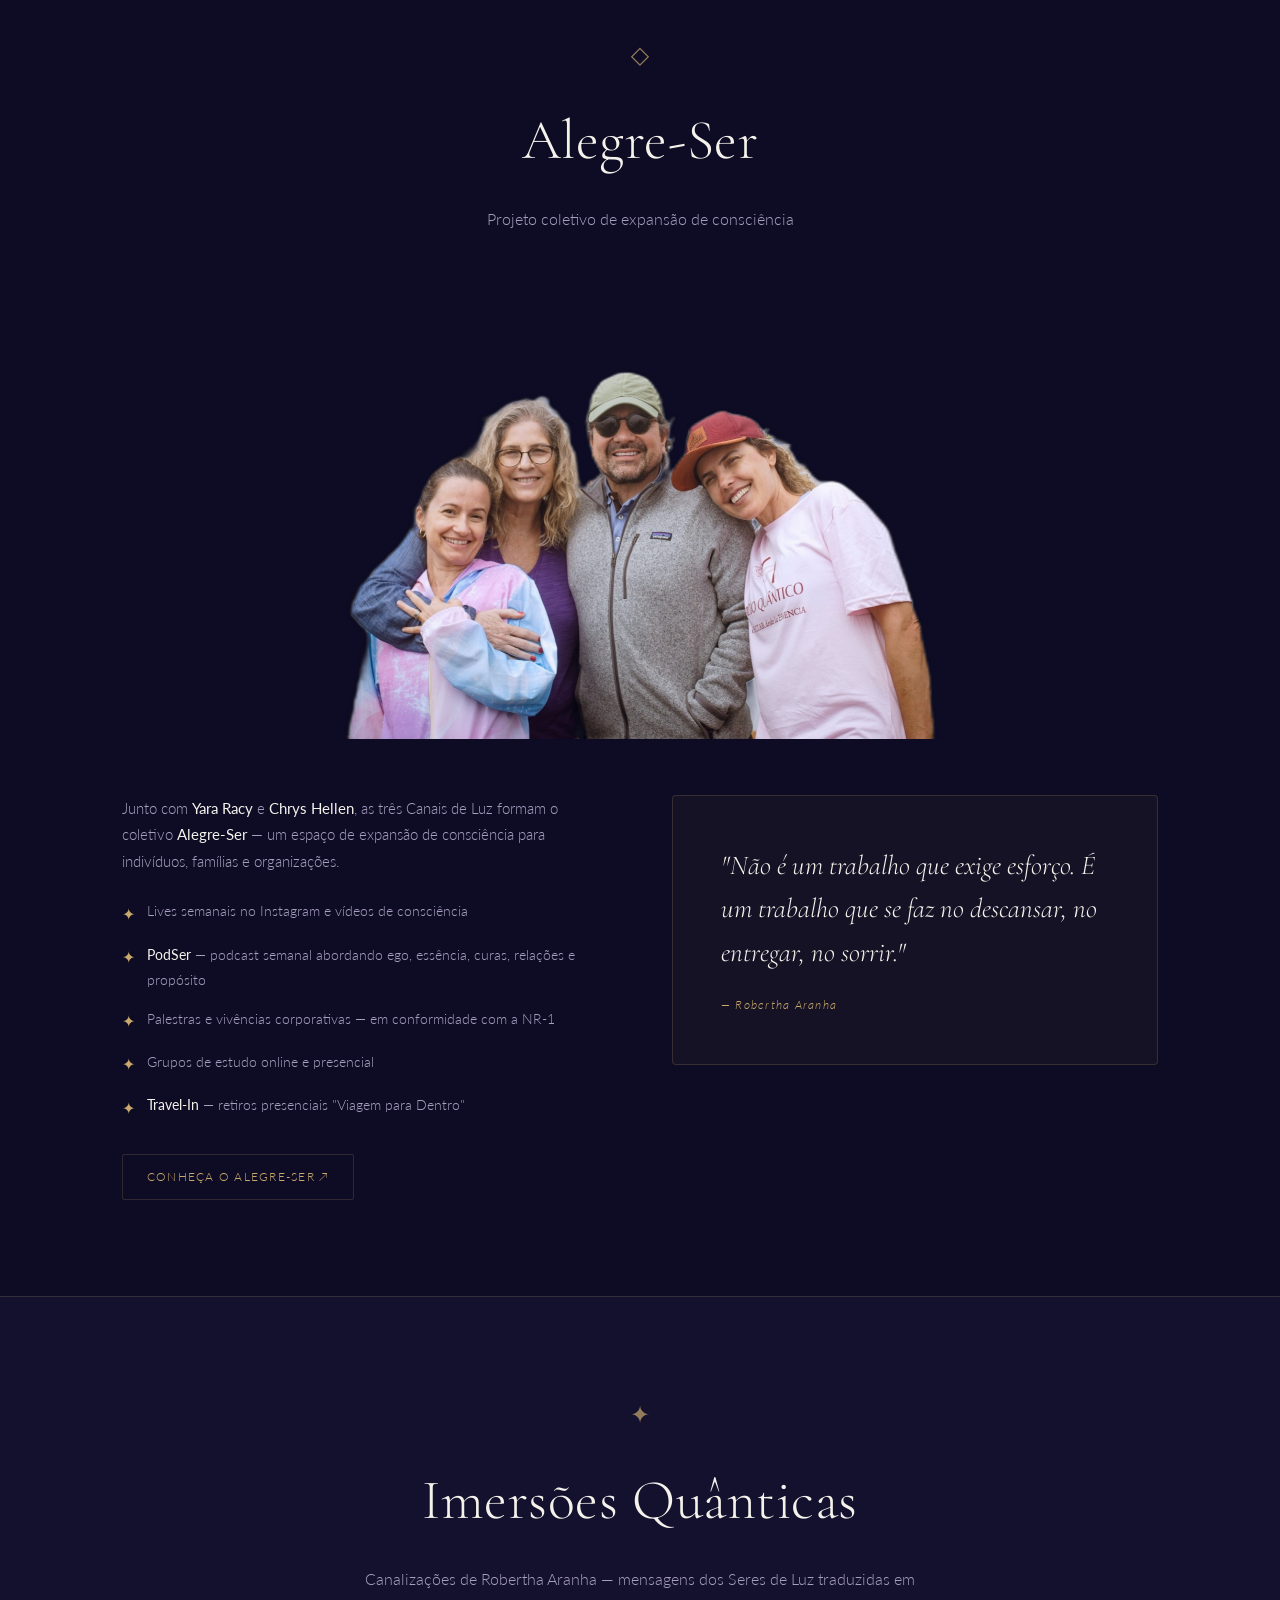
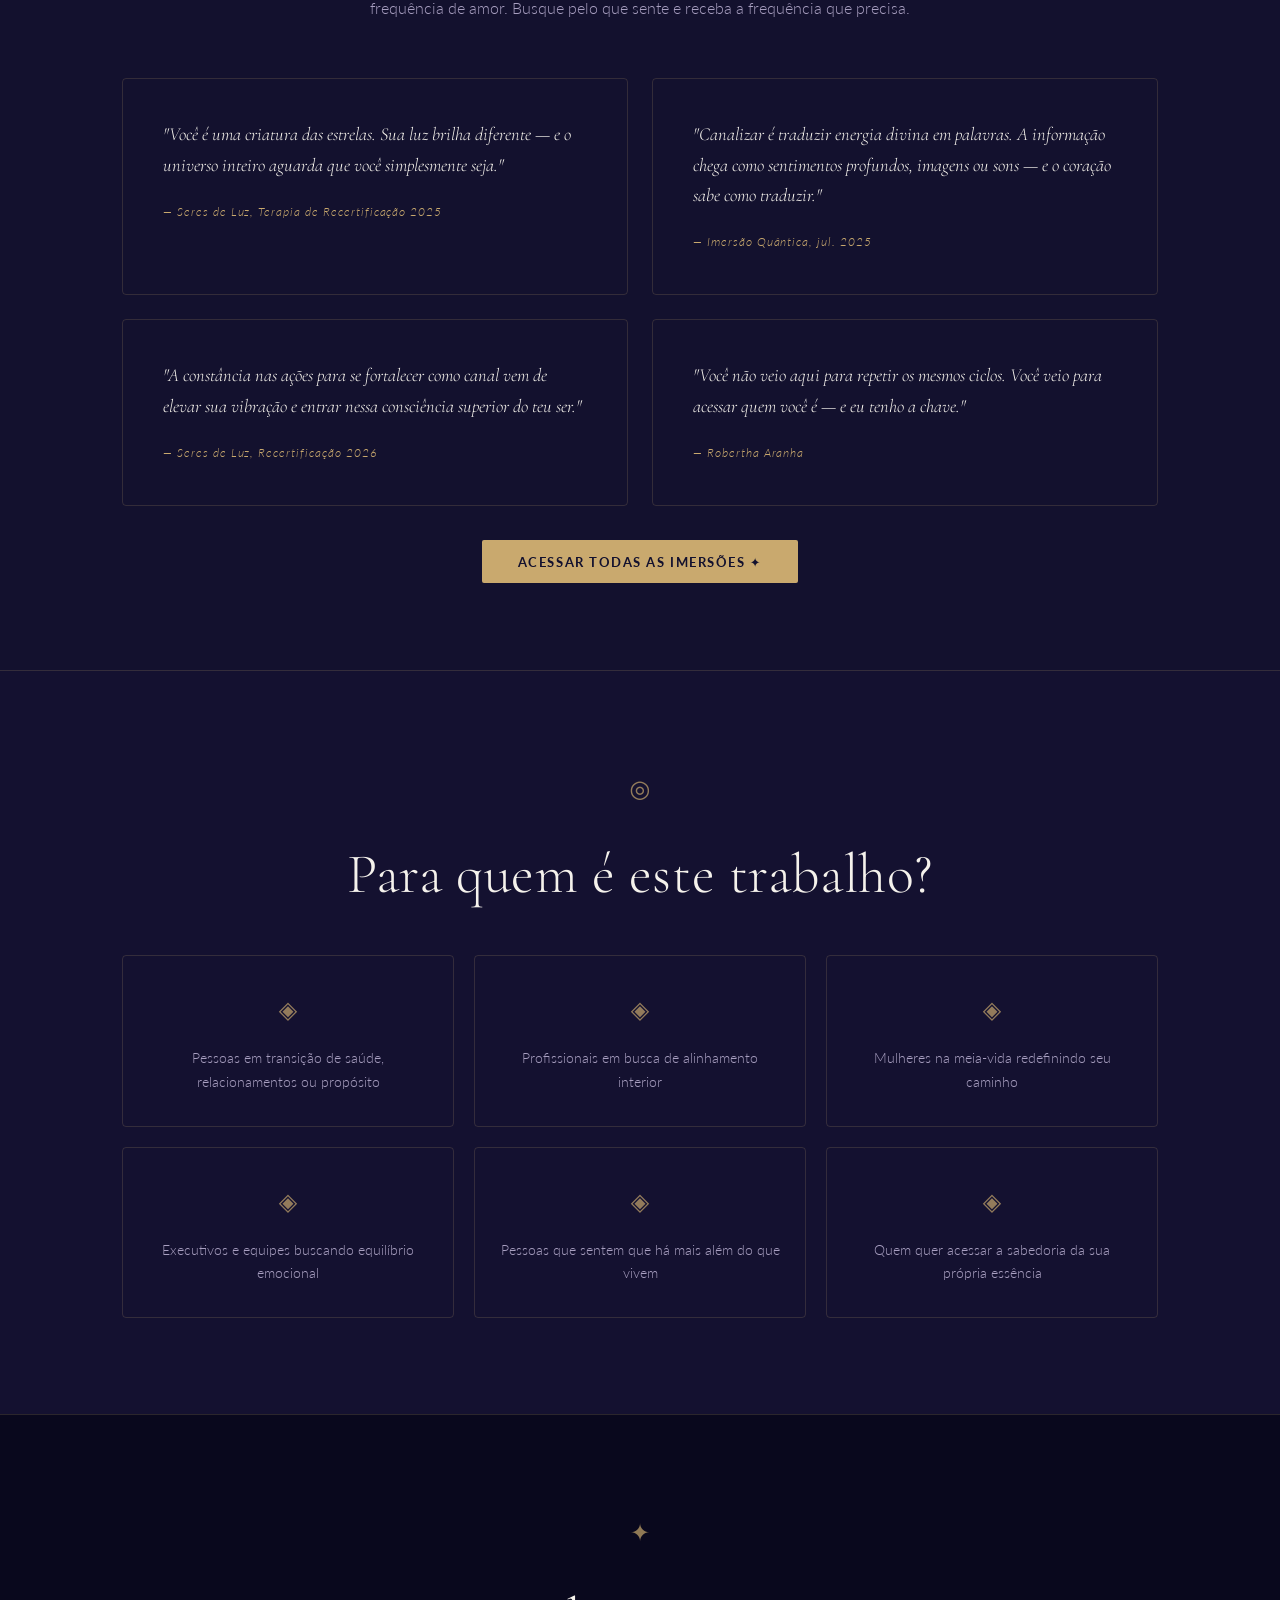
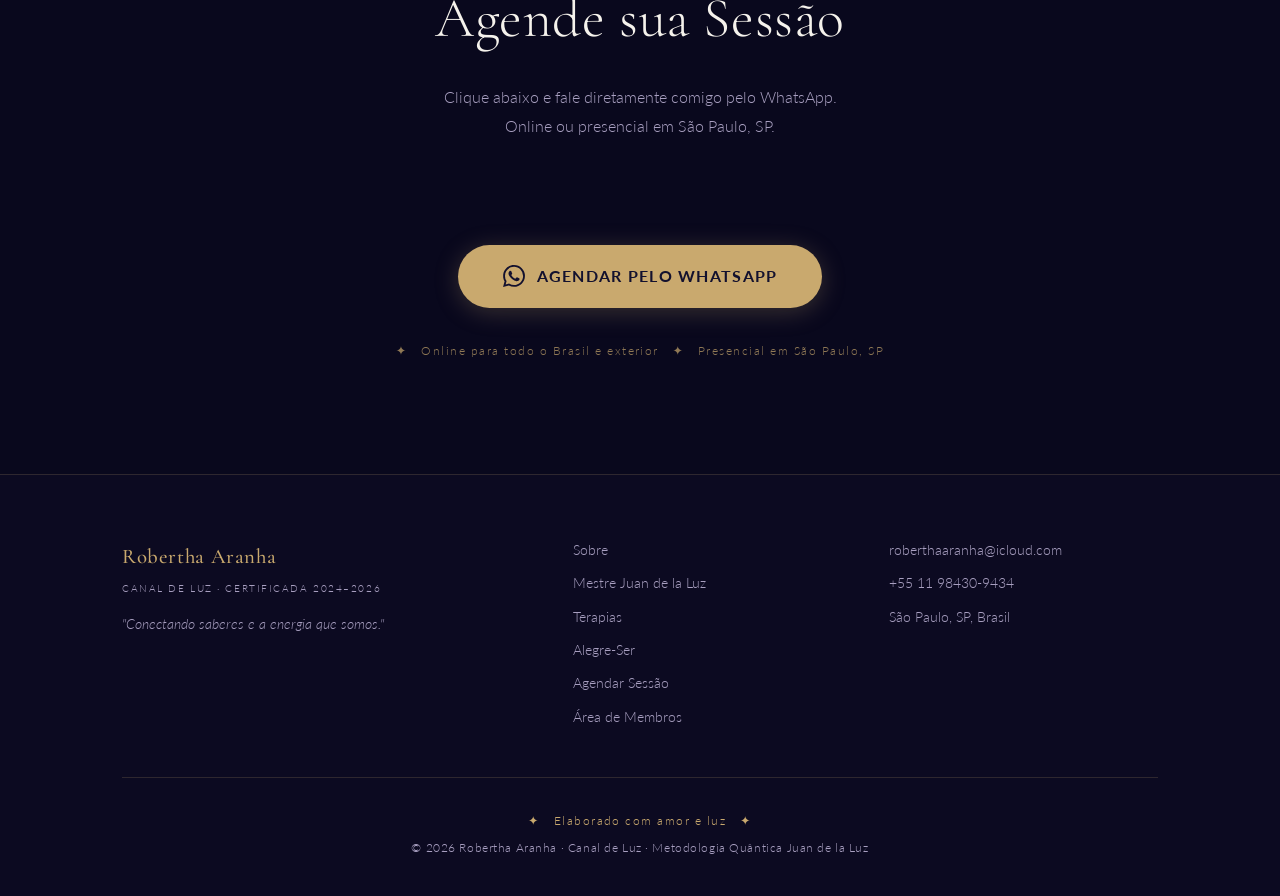
==== commit 2657b6a9: "Usa foto de Robertha e Mestre Juan com fundo transparente" ====
--- a/index.html
+++ b/index.html
@@ -248,7 +248,7 @@
     <div class="container">
       <div class="mestre-home-grid">
         <div class="mestre-home-photo">
-                              <img src="mestre-home.jpg?v=2" alt="Robertha Aranha e o Mestre Juan de la Luz" />
+                                        <img src="mestre-juan-sem-fundo.png" alt="Robertha Aranha e o Mestre Juan de la Luz" />
         </div>
         <div class="mestre-home-text">
           <p class="mestre-home-eyebrow">✦ Metodologia Quântica Juan de la Luz</p>
--- a/style.css
+++ b/style.css
@@ -651,14 +651,14 @@
   position: relative;
   z-index: 1;
   margin: 2.5rem 0 3rem;
-  border: 1px solid var(--border);
-  border-radius: 6px;
-  overflow: hidden;
-  box-shadow: 0 0 40px rgba(201,169,110,0.10);
-  aspect-ratio: 1400 / 856;
-  background-image: url('alegrese-foto.jpg');
-  background-size: cover;
-  background-position: center;
+  text-align: center;
+}
+
+.alegrese-banner .alegrese-photo-img {
+  max-width: 640px;
+  width: 100%;
+  height: auto;
+  display: inline-block;
 }
 
 .alegrese-grid {
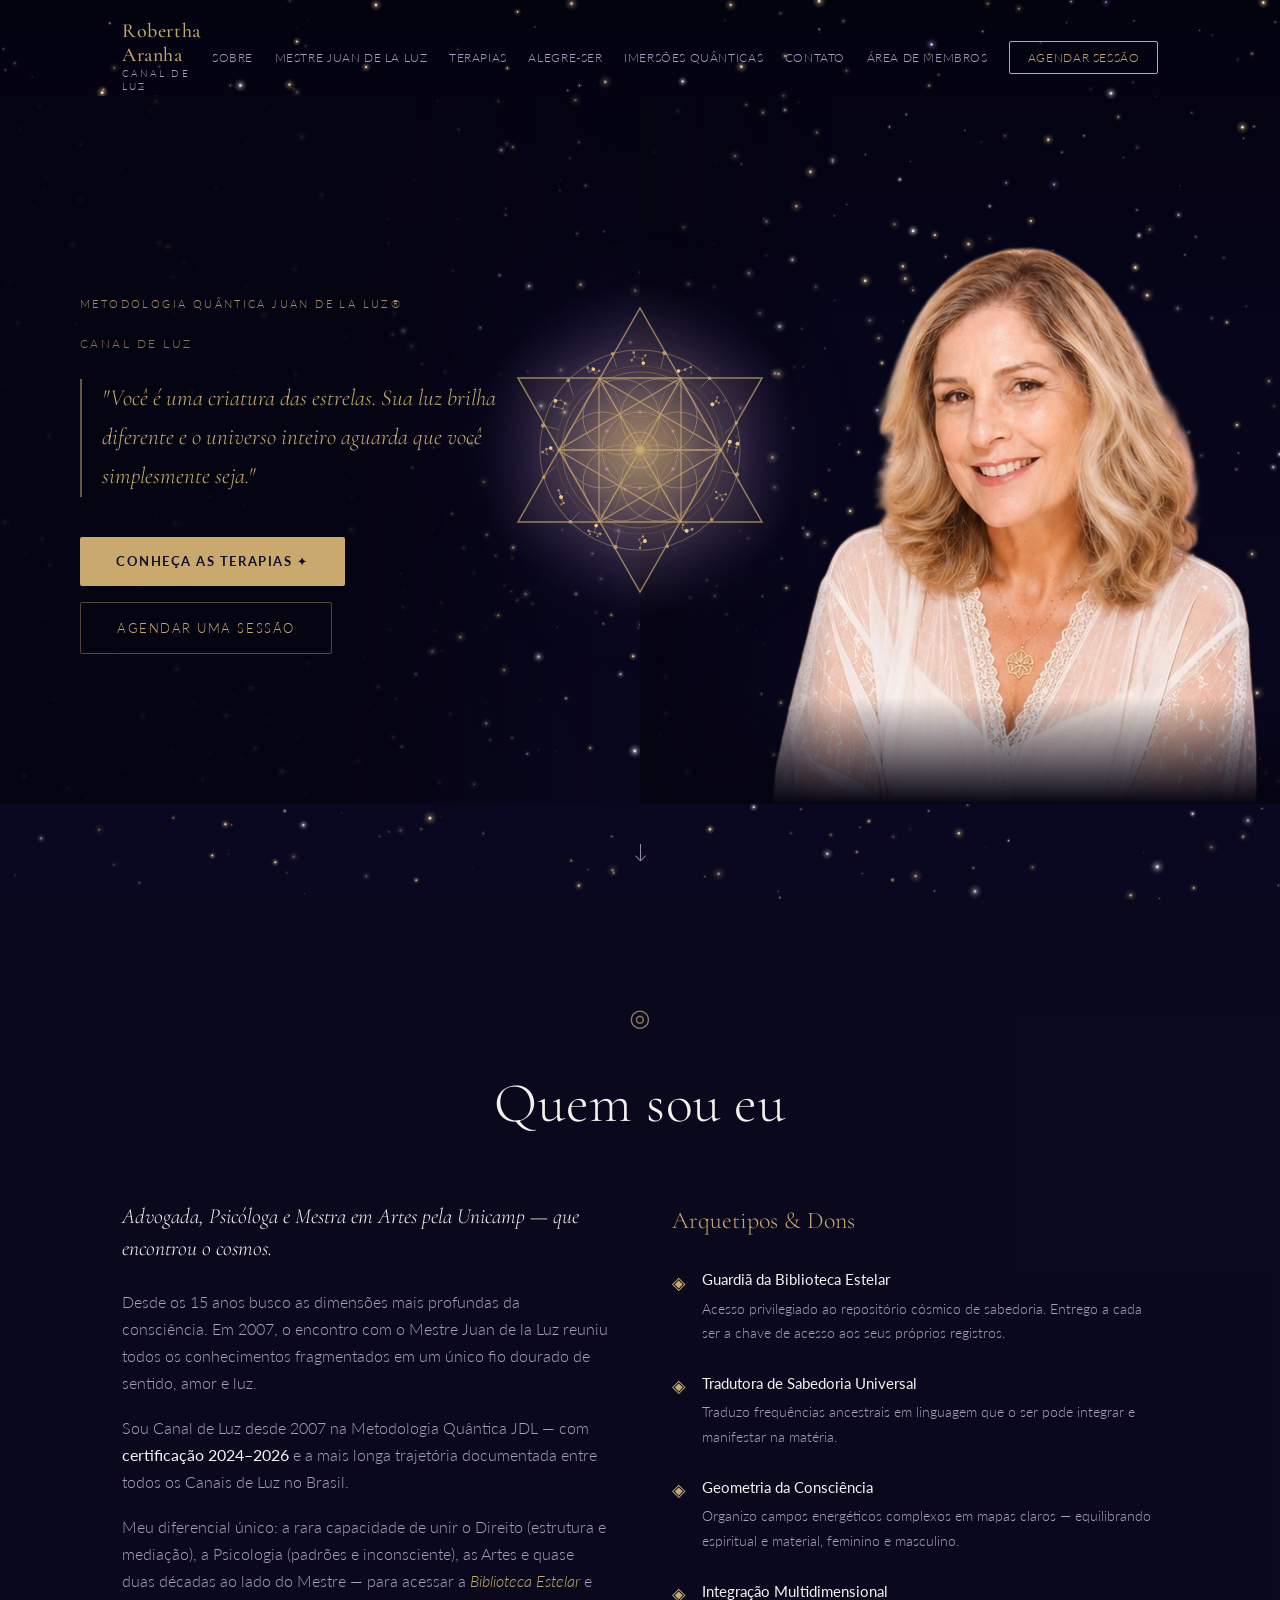
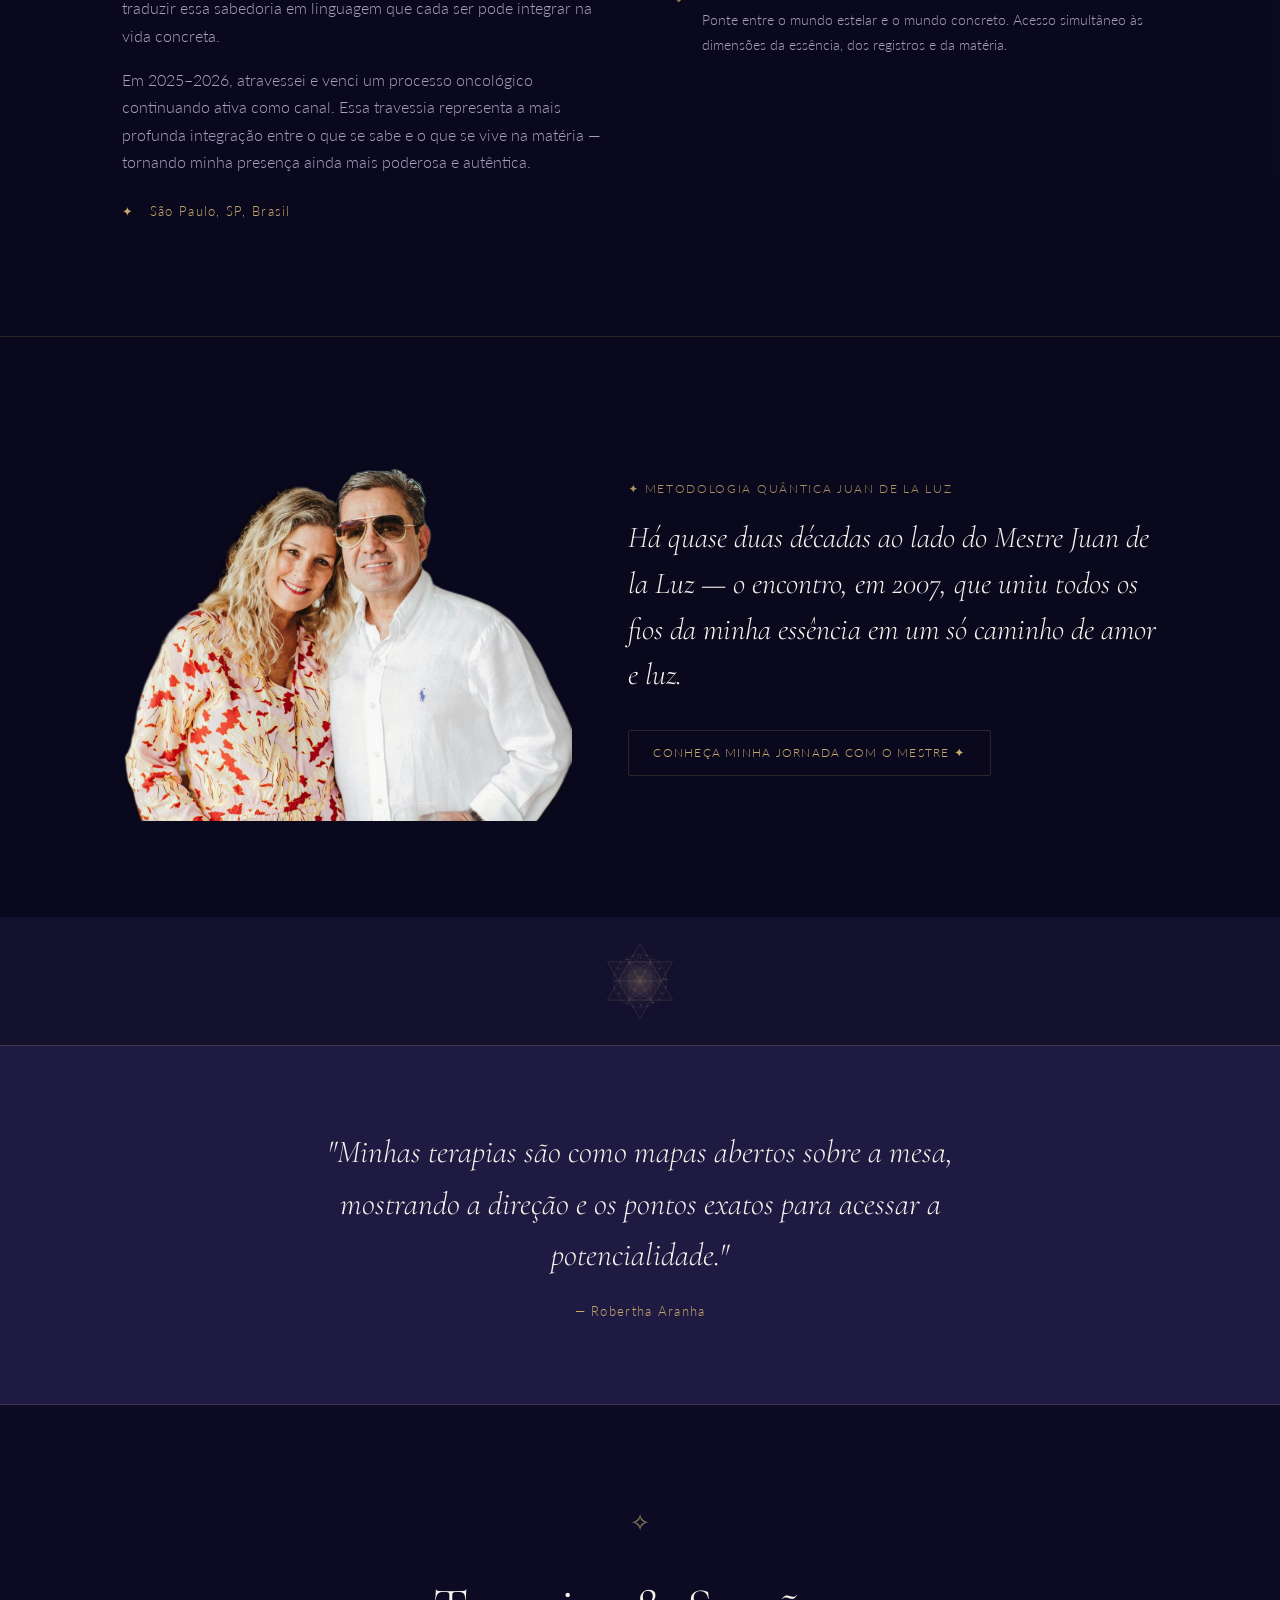
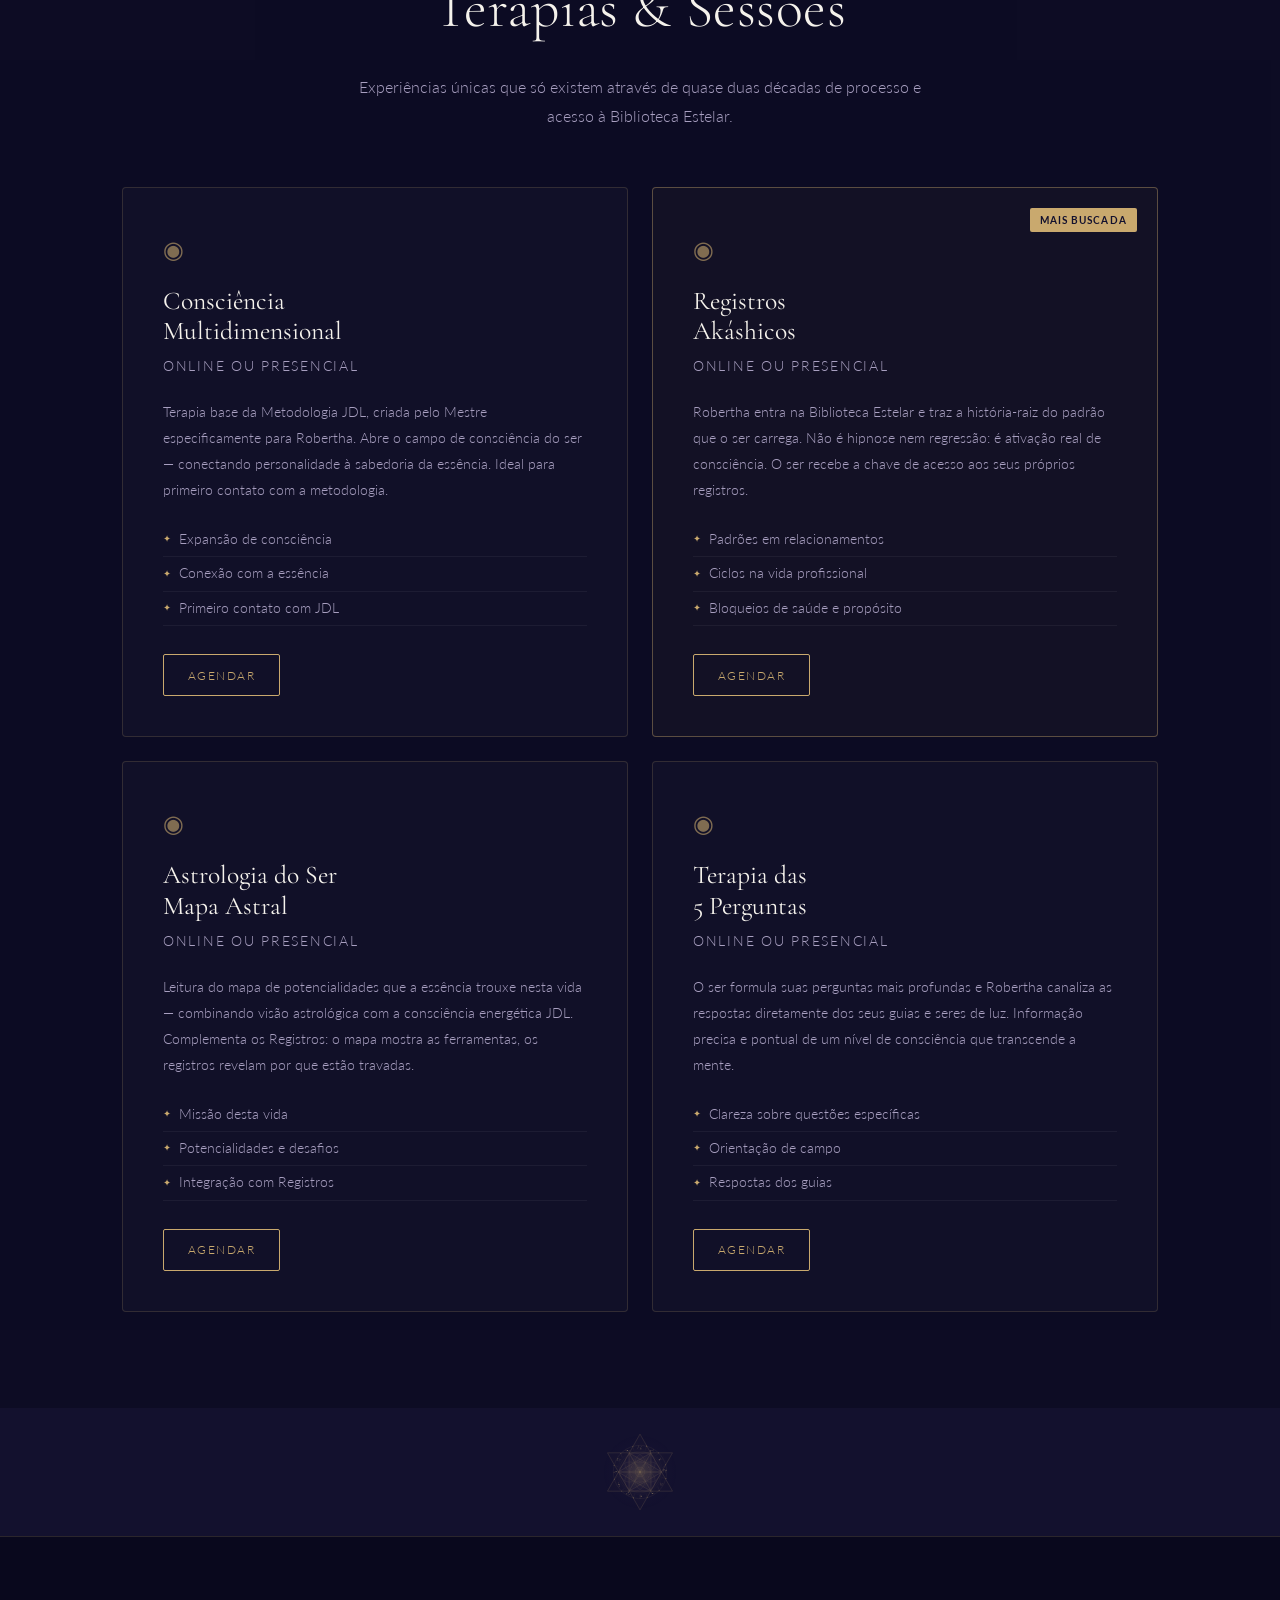
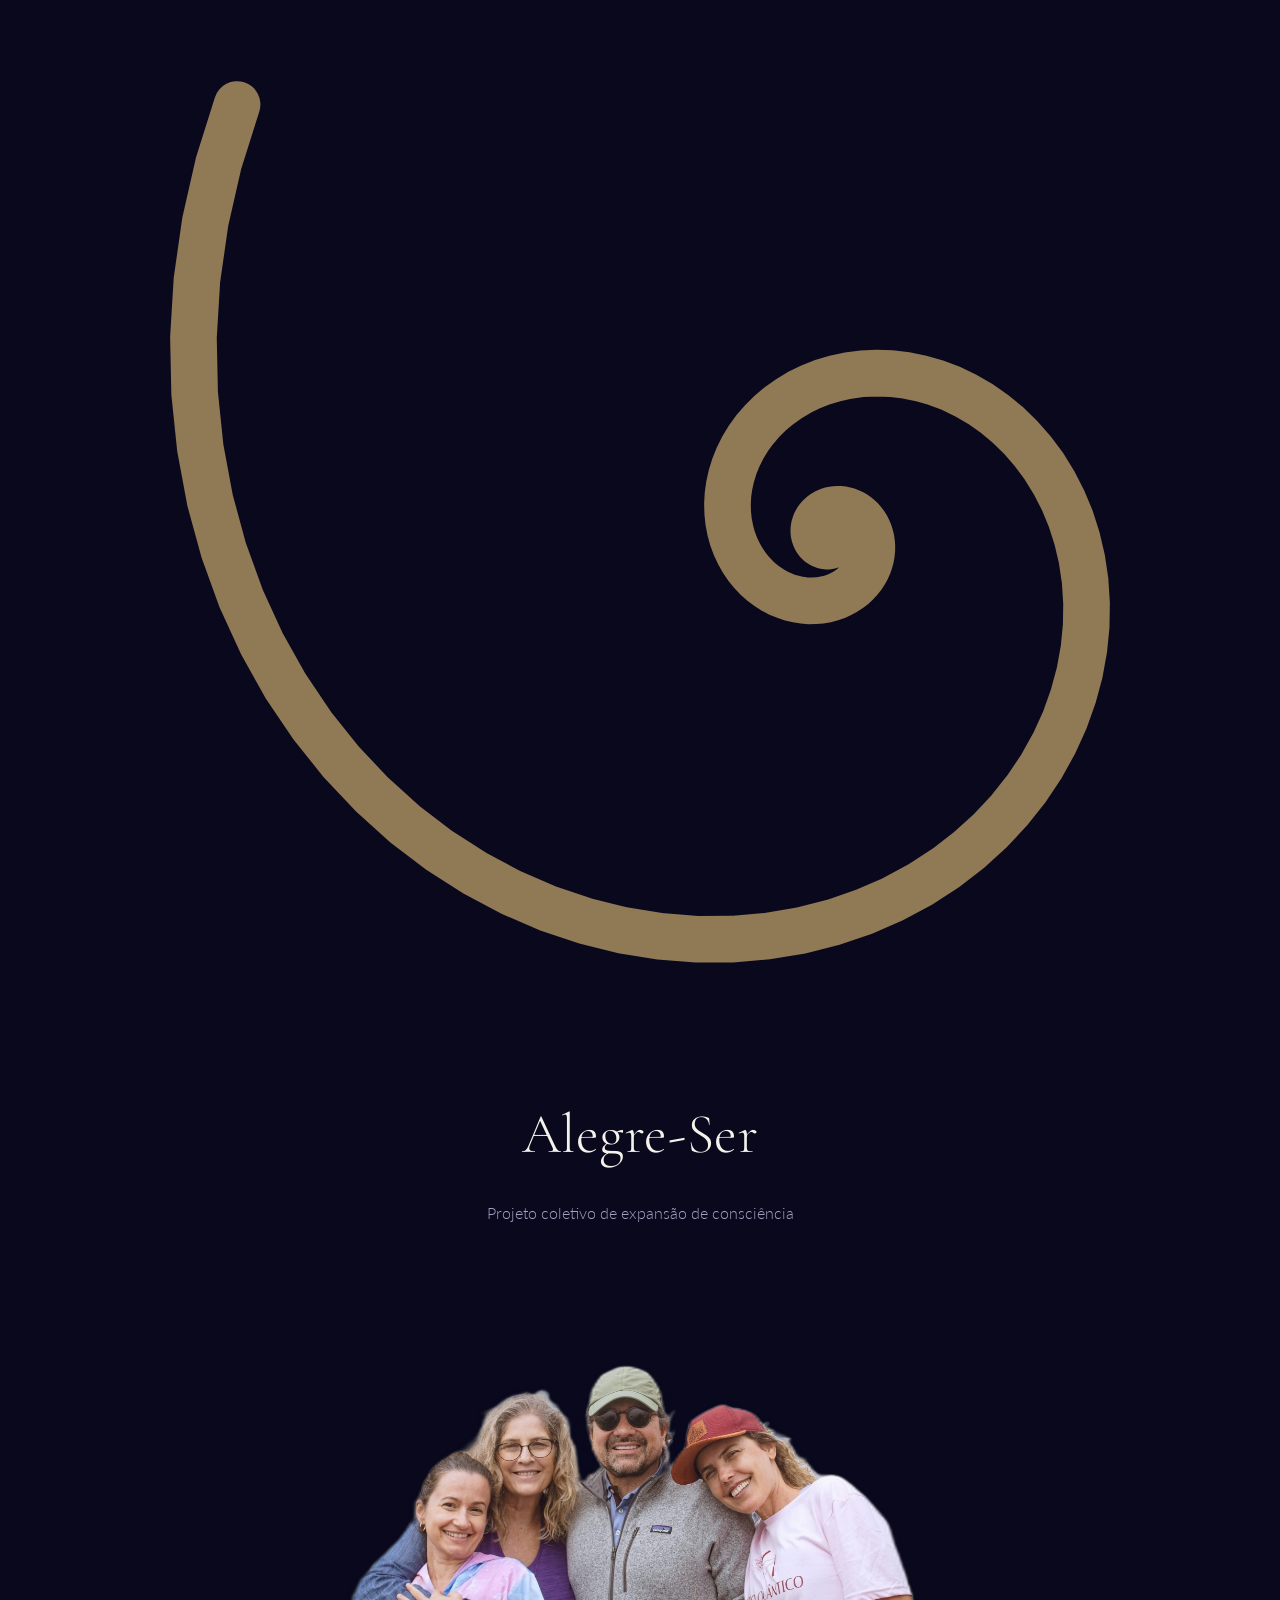
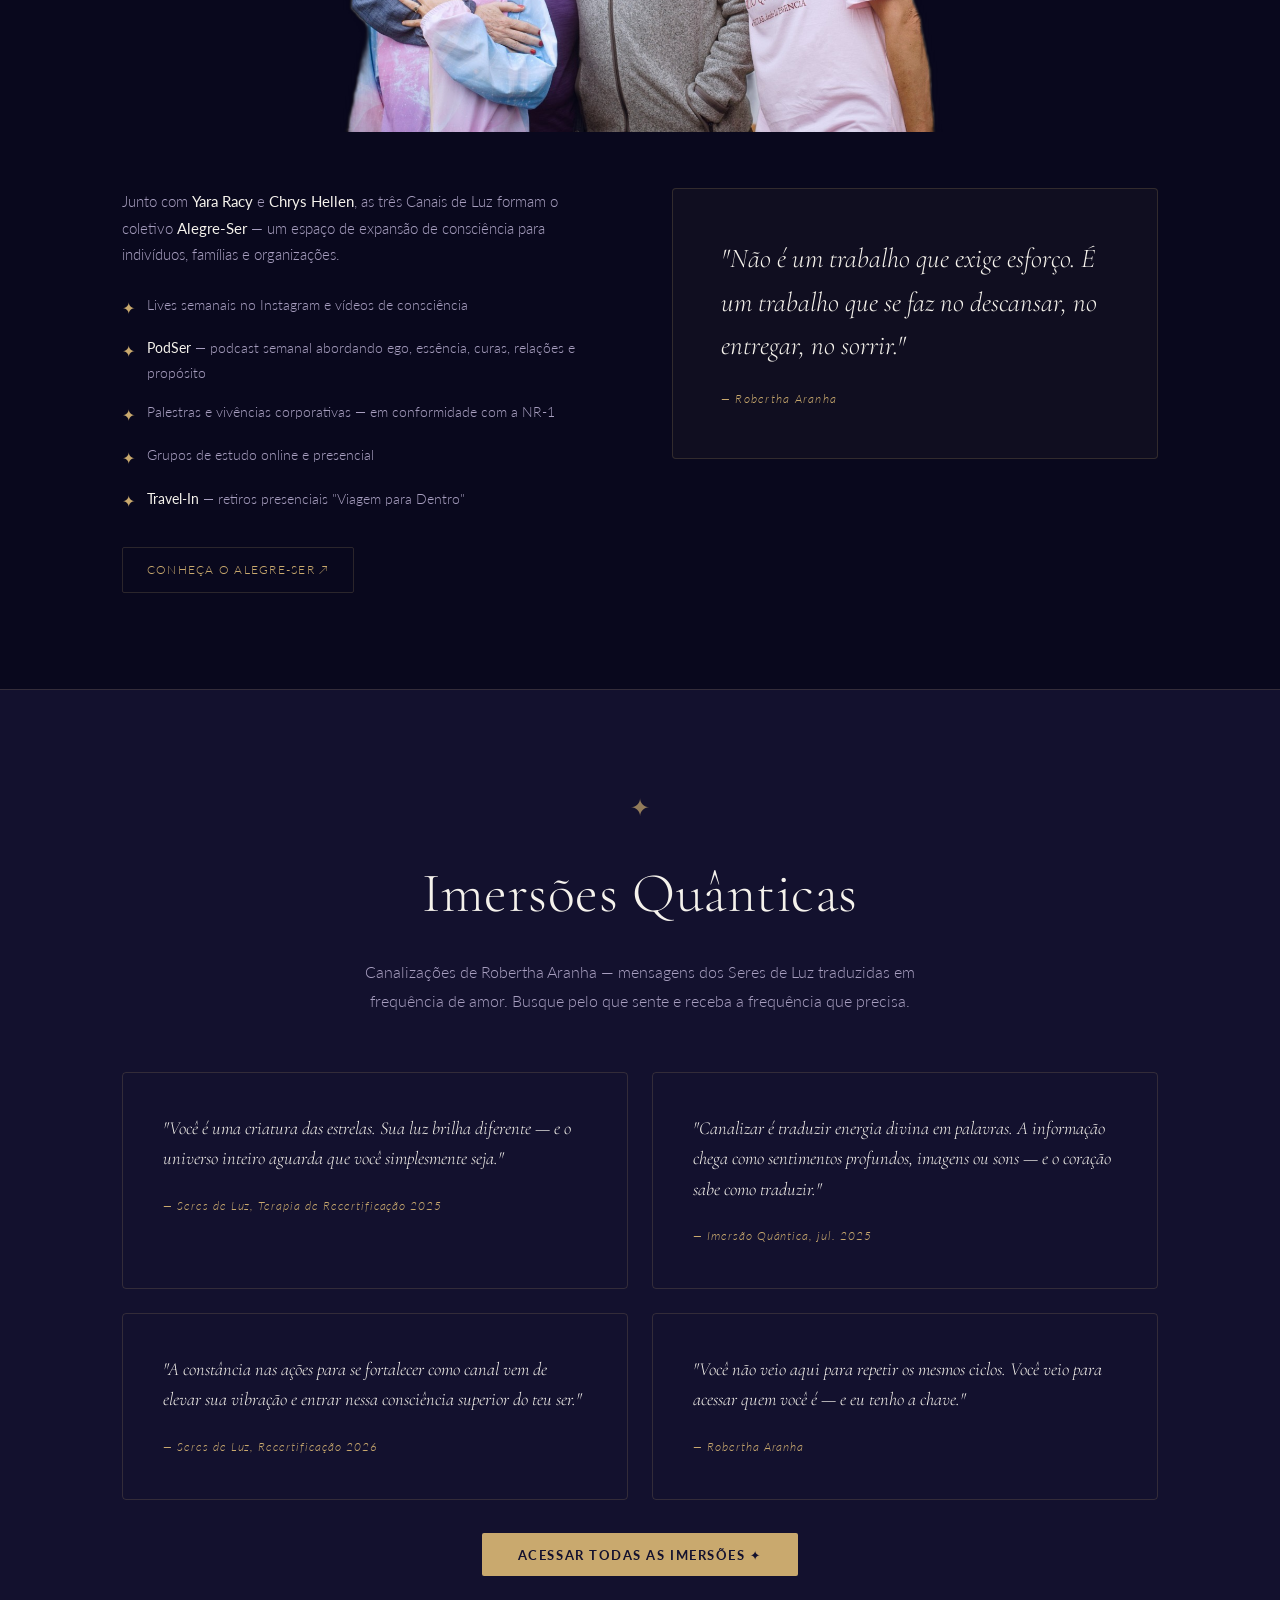
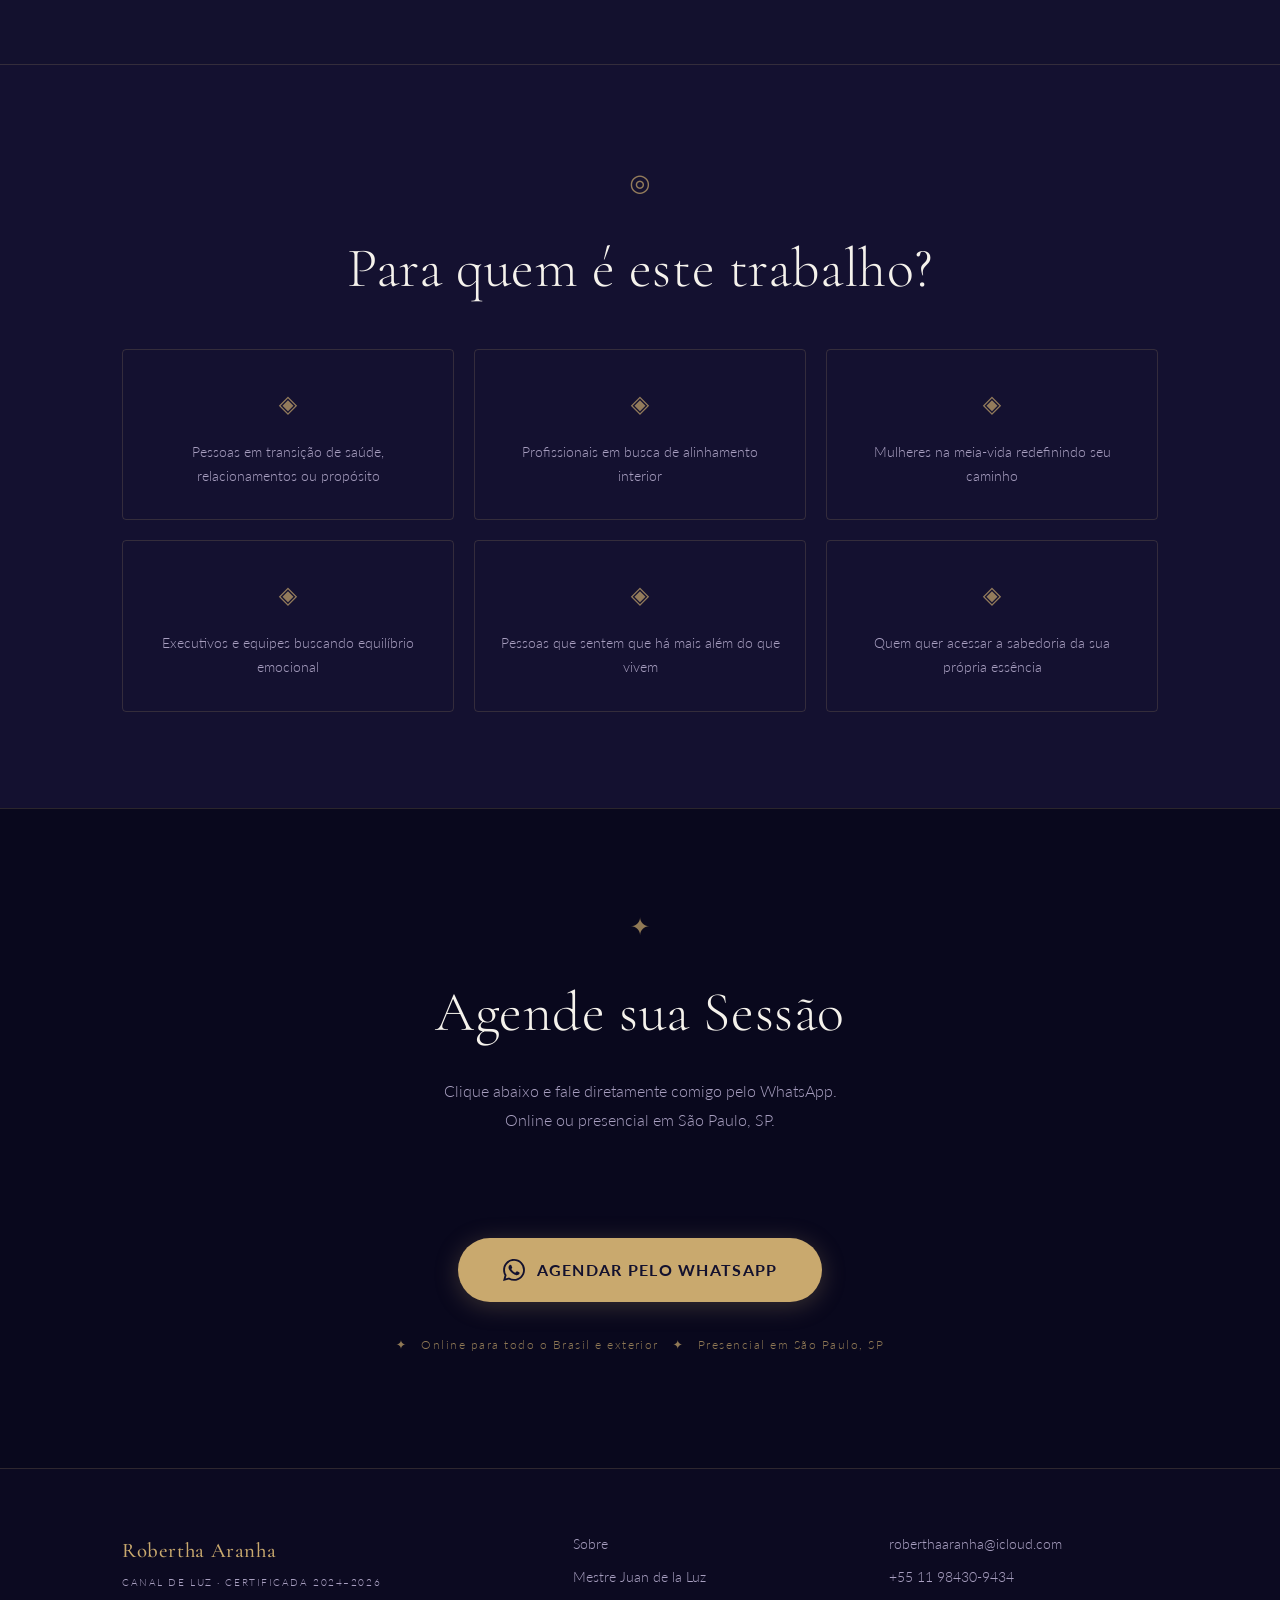
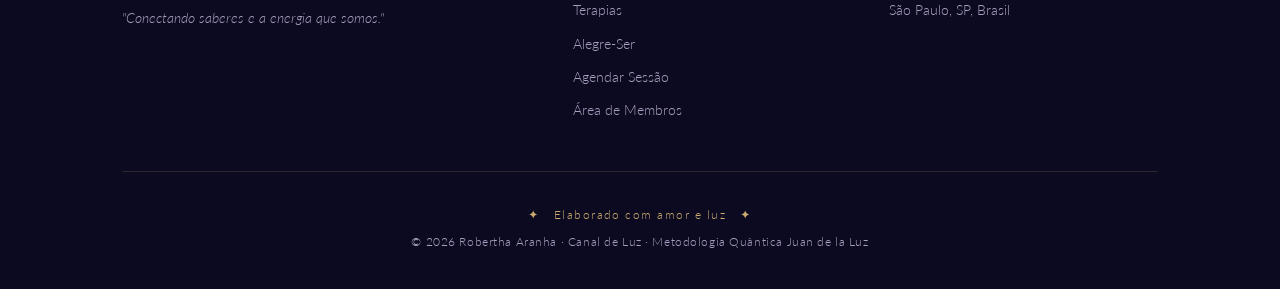
==== commit 60498736: "Adiciona simbolo de espiral do Alegre-Ser no titulo da secao" ====
--- a/index.html
+++ b/index.html
@@ -343,7 +343,7 @@
   <!-- ALEGRE-SER -->
   <section id="alegrese">
     <div class="container">
-      <div class="section-symbol">◇</div>
+            <div class="section-symbol"><img src="espiral-alegre-ser.svg" alt="" class="alegrese-spiral-icon" /></div>
       <h2 class="section-title">Alegre-Ser</h2>
       <p class="section-sub">Projeto coletivo de expansão de consciência</p>
             <div class="alegrese-banner">
--- a/style.css
+++ b/style.css
@@ -484,7 +484,7 @@
 .don-item p { color: var(--muted); font-size: 0.88rem; margin: 0; }
 
 /* ===== MESTRE JUAN DE LA LUZ (TEASER HOME) ===== */
-#mestre-home { background: var(--darker); border-top: 1px solid var(--border); position: relative; z-index: 1; }
+#mestre-home { background: rgba(14,12,36,0.70); border-top: 1px solid var(--border); position: relative; z-index: 1; }
 
 .mestre-home-grid {
   display: grid;
@@ -494,10 +494,8 @@
 }
 
 .mestre-home-photo {
-  border: 1px solid var(--border);
-  border-radius: 4px;
-  overflow: hidden;
-  box-shadow: 0 0 40px rgba(201,169,110,0.12);
+  display: flex;
+  justify-content: center;
 }
 .mestre-home-photo img { width: 100%; height: auto; display: block; }
 
@@ -644,8 +642,10 @@
 
 /* ===== ALEGRE-SER ===== */
 #alegrese {
-  background: var(--darker);
+  background: rgba(14,12,36,0.70);
   border-top: 1px solid var(--border);
+  position: relative;
+  z-index: 1;
 }
 .alegrese-banner {
   position: relative;
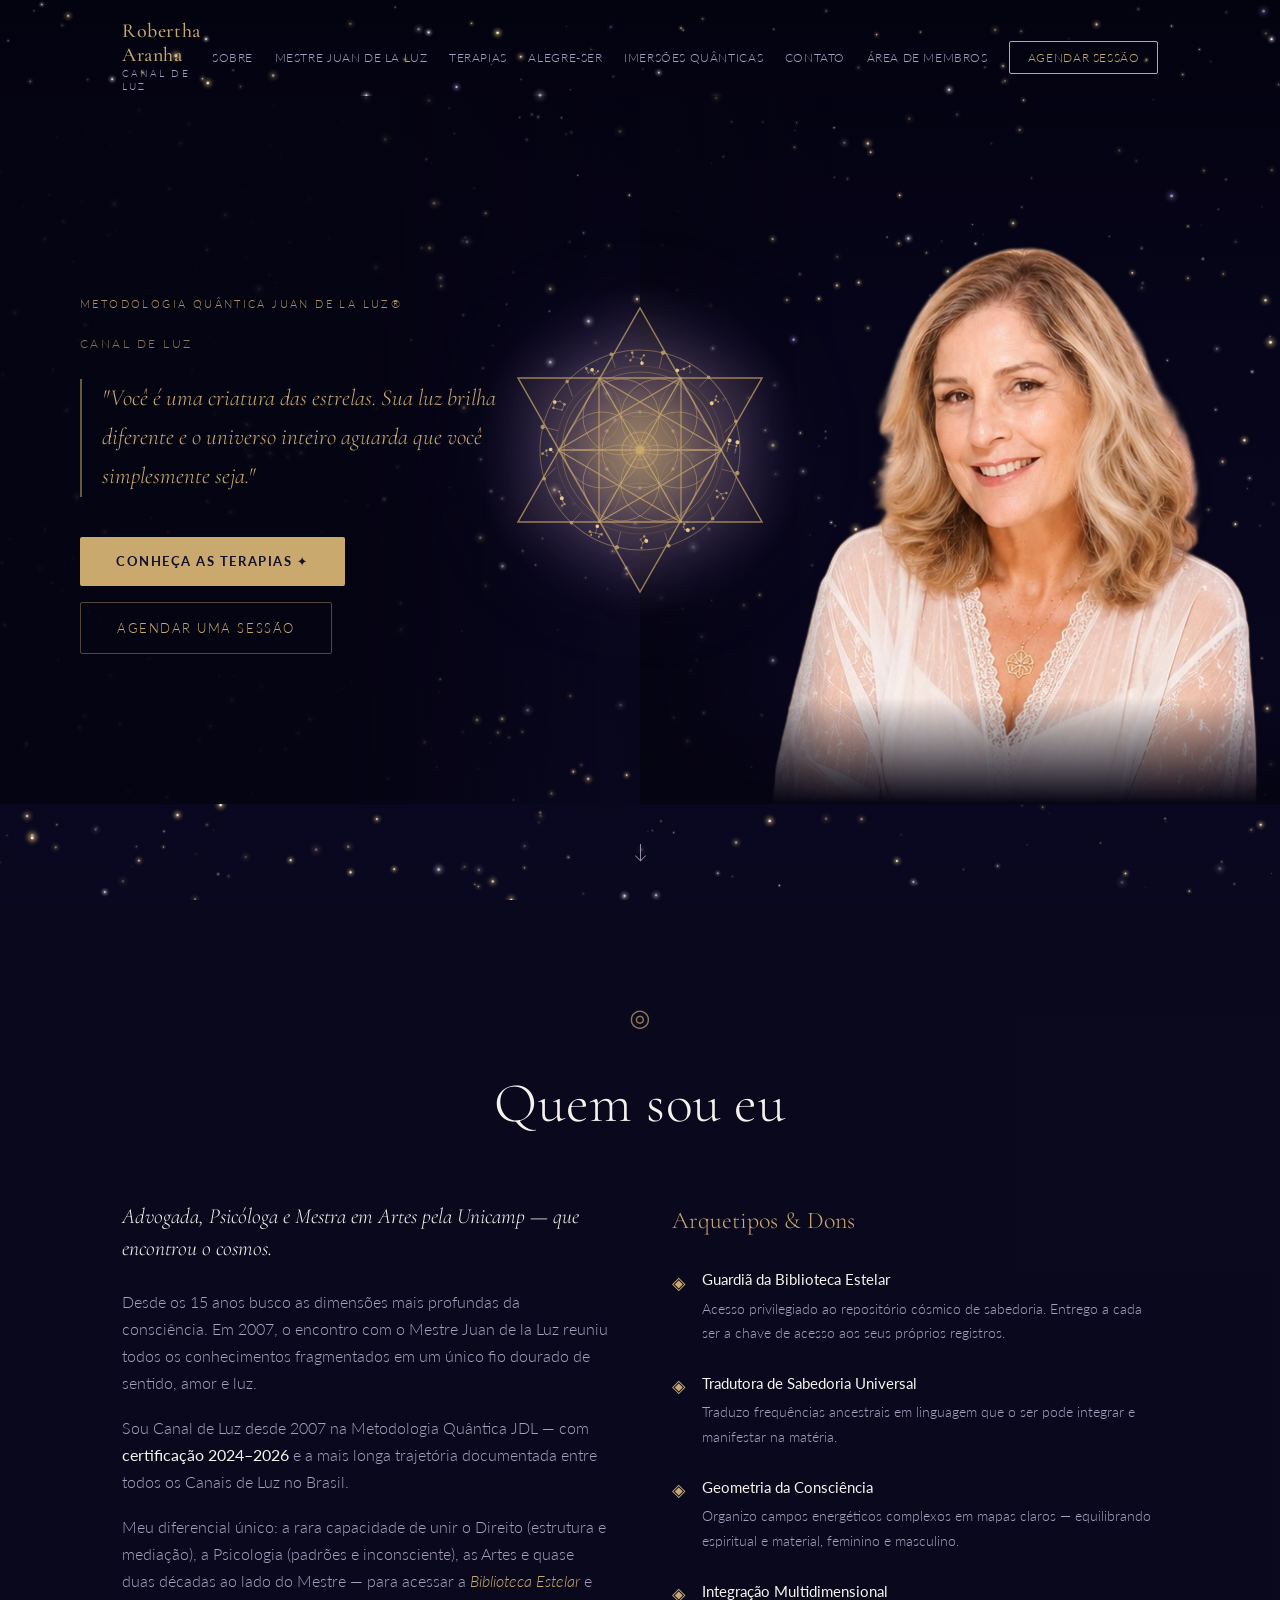
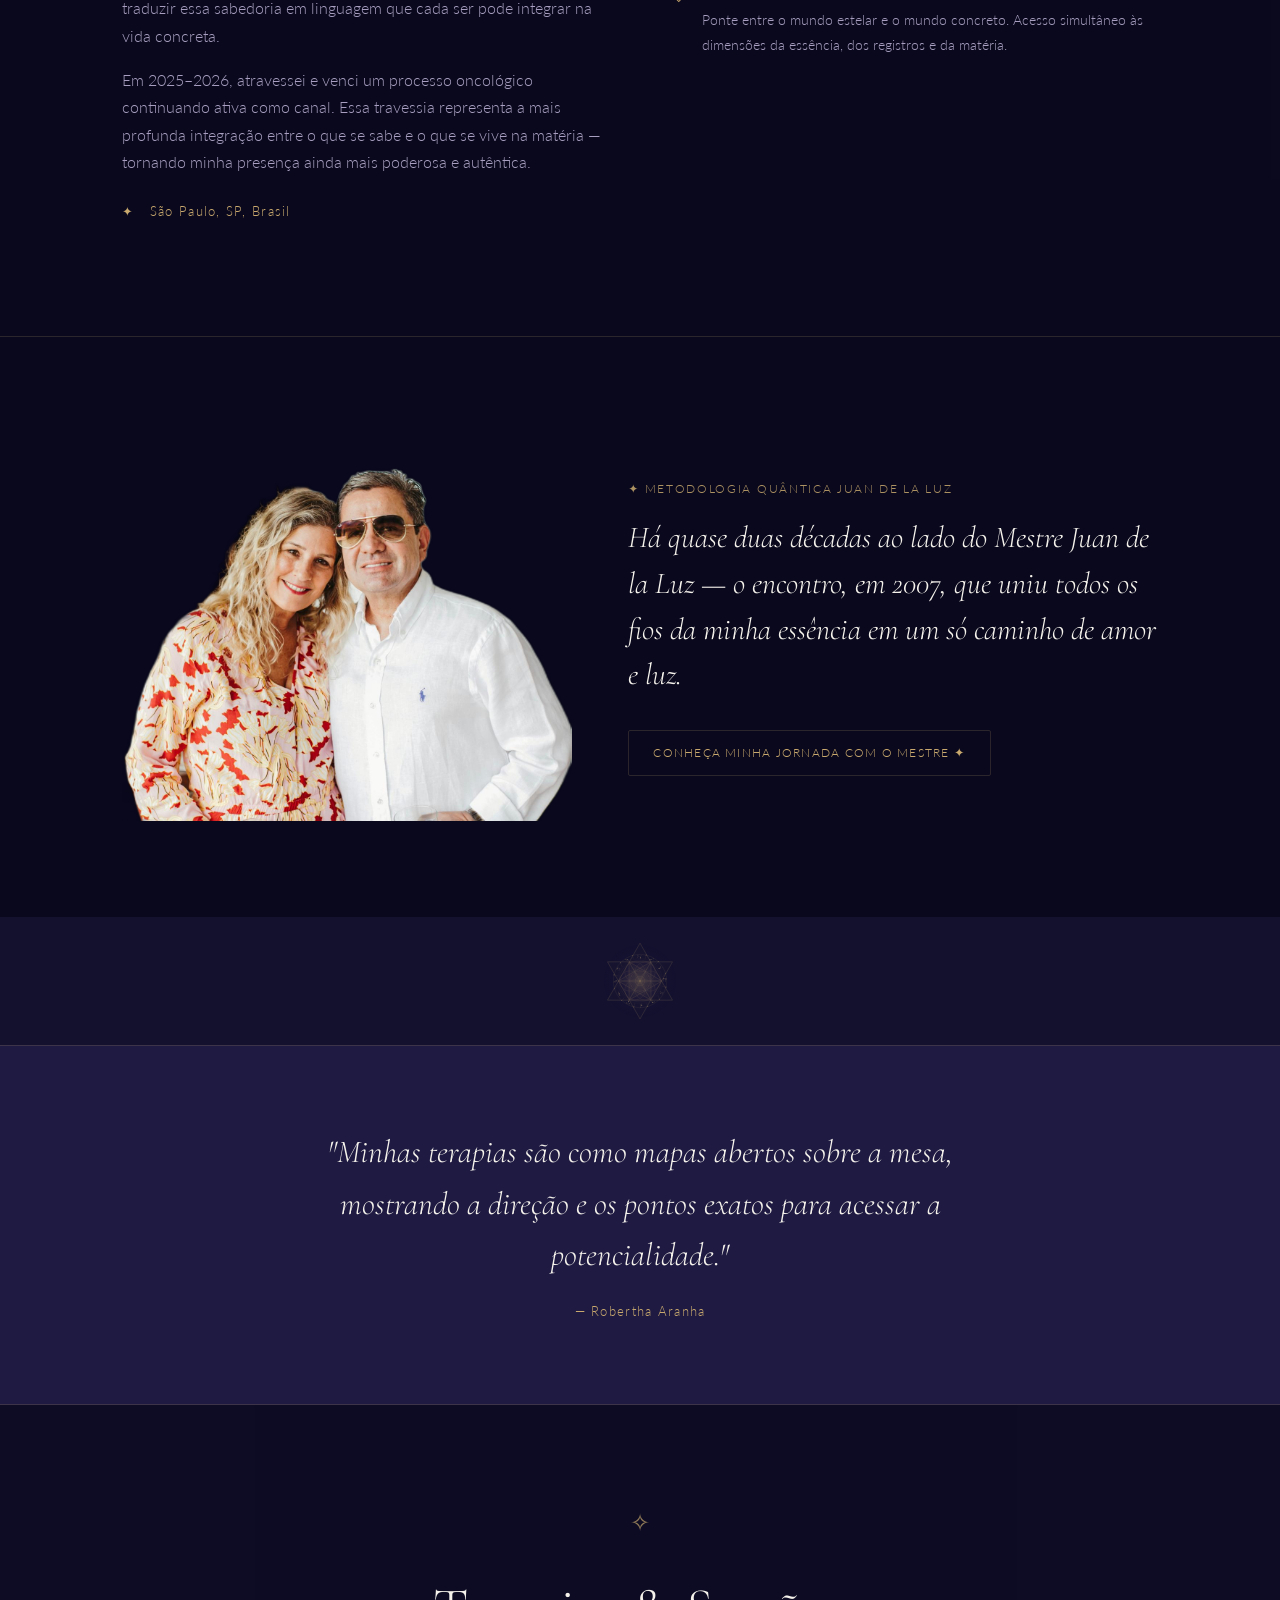
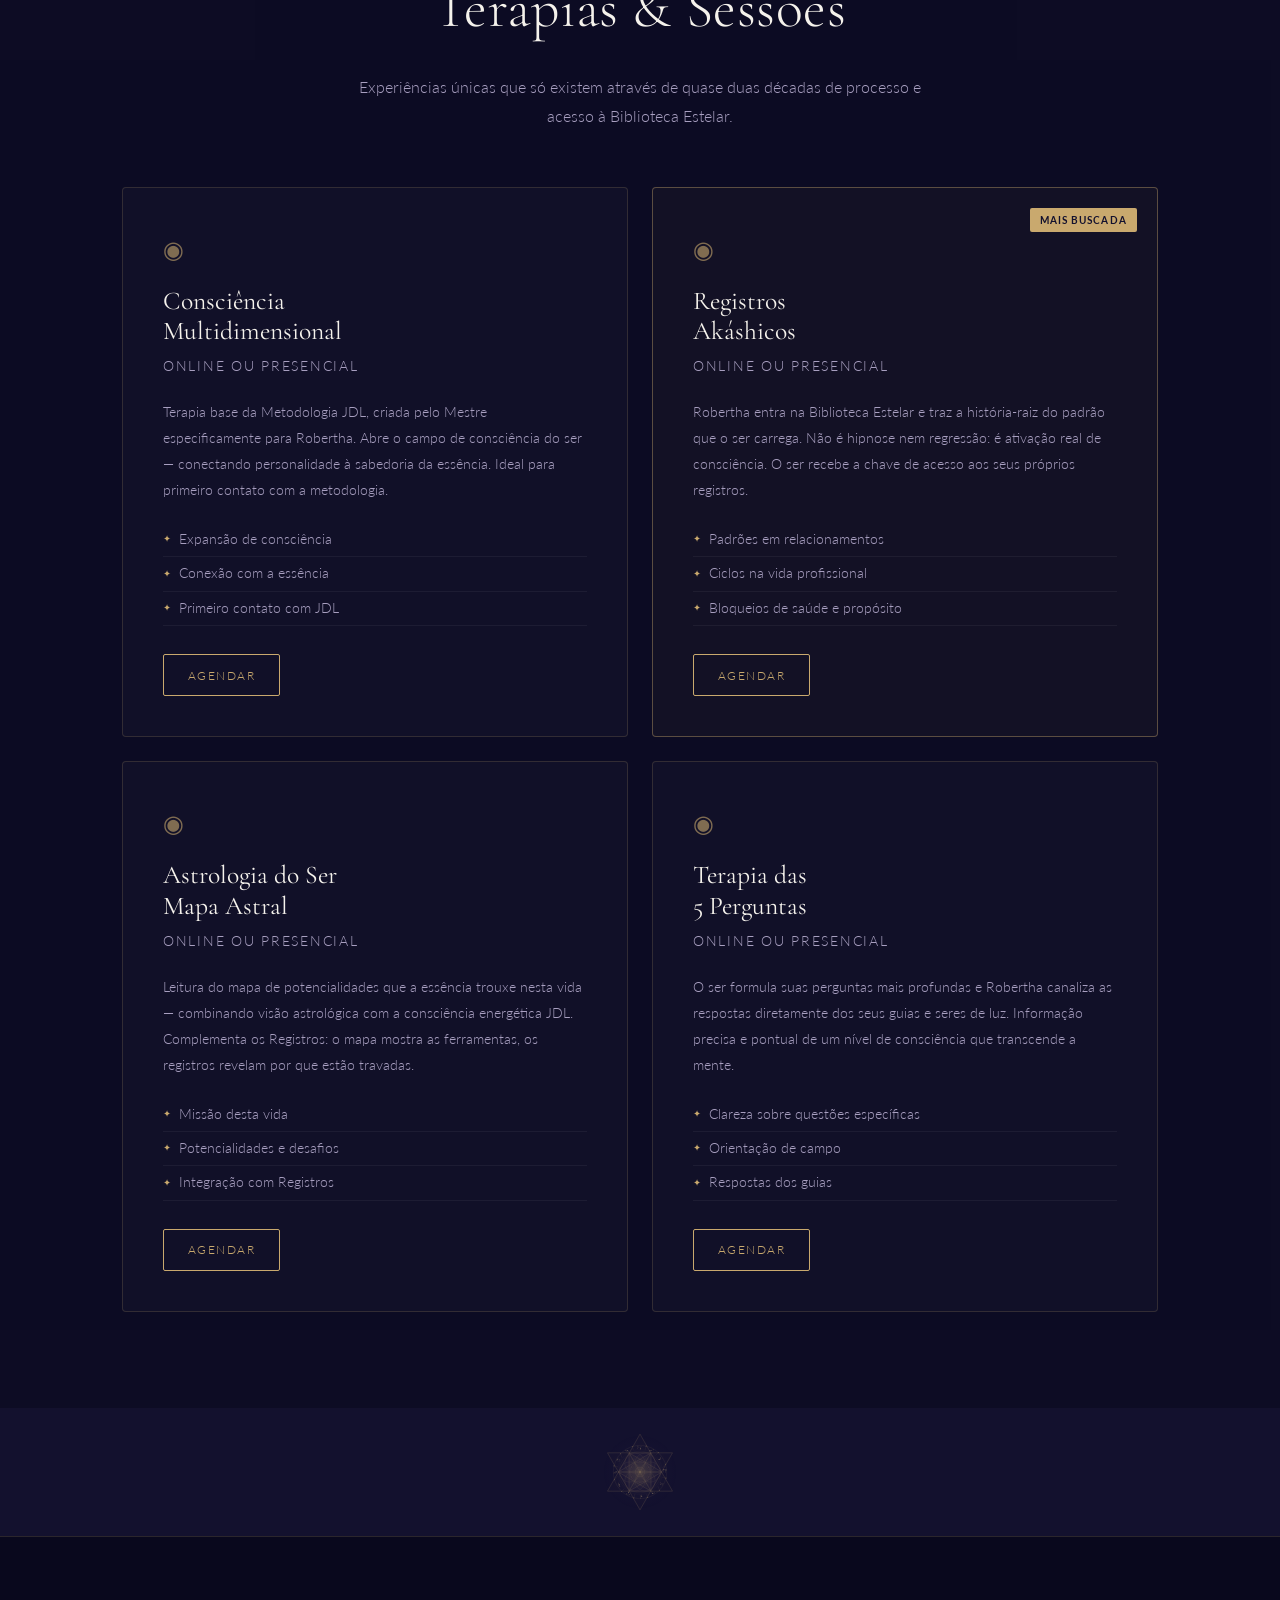
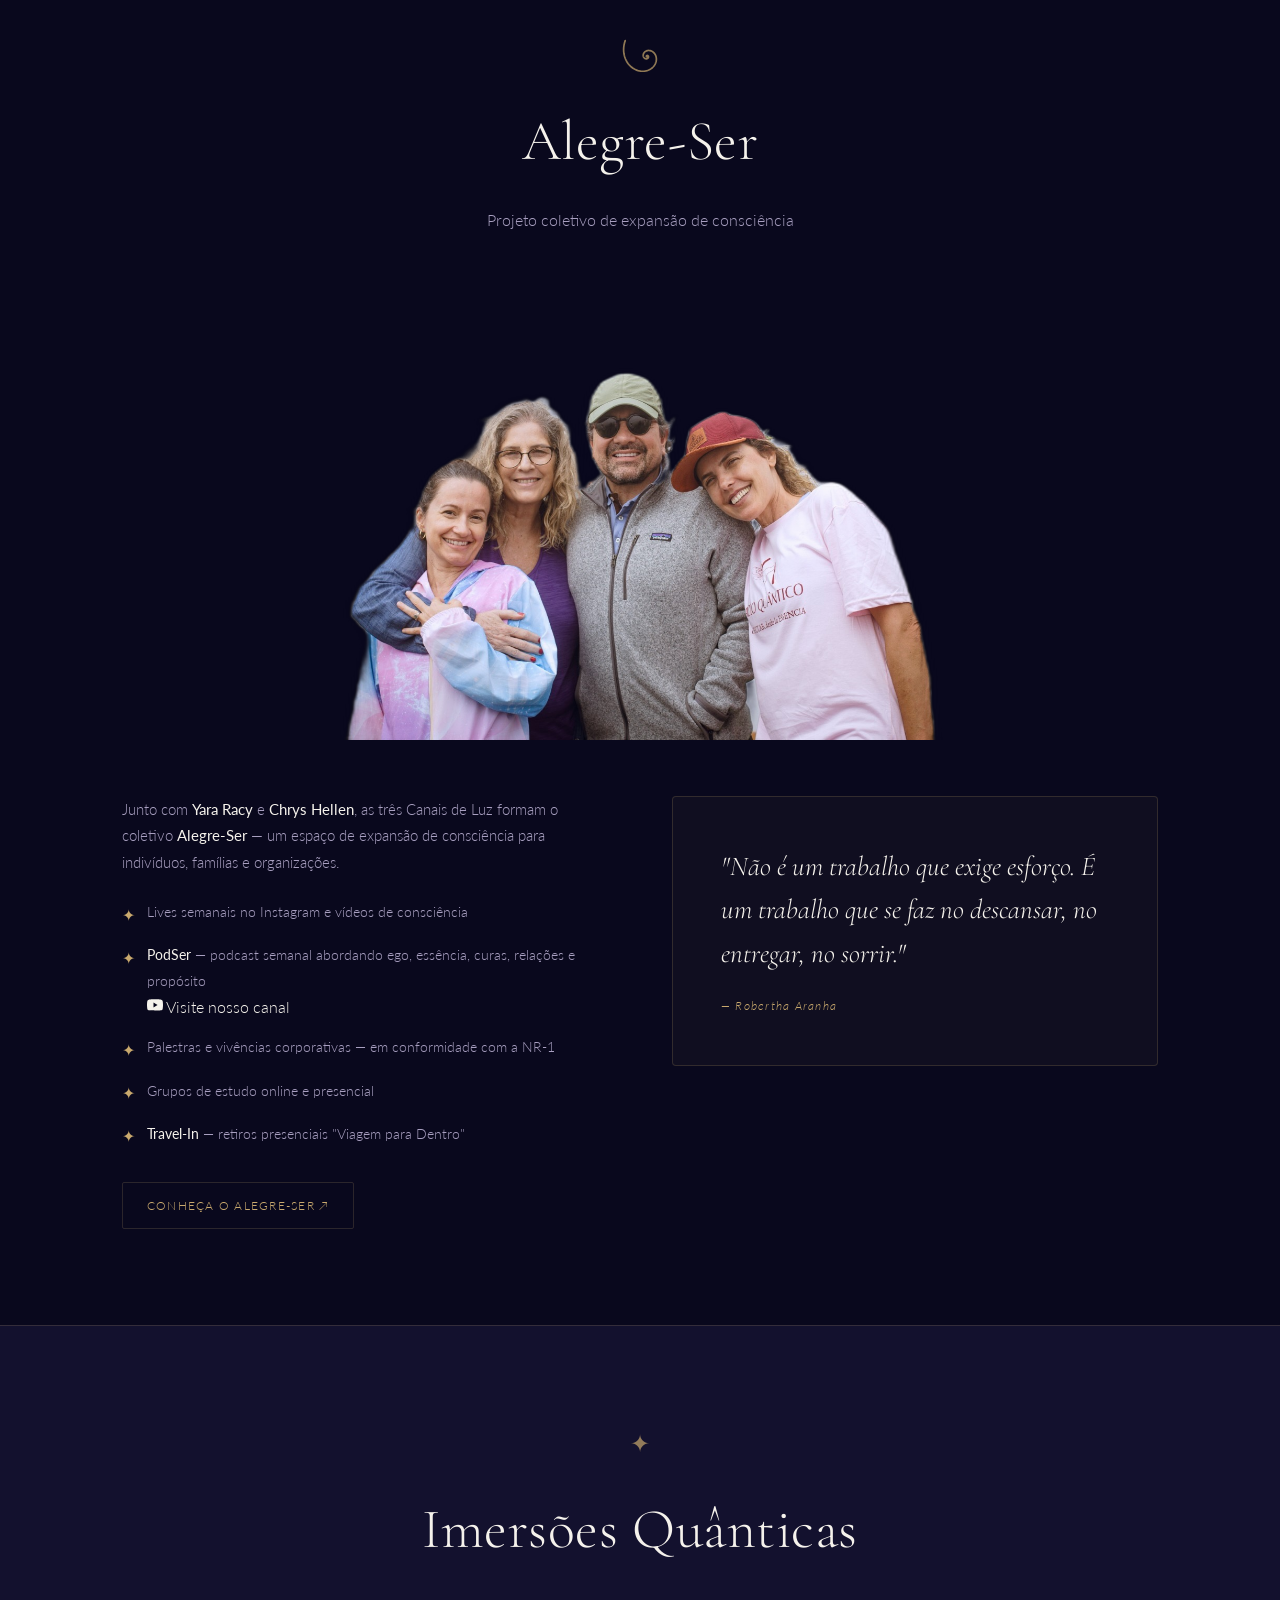
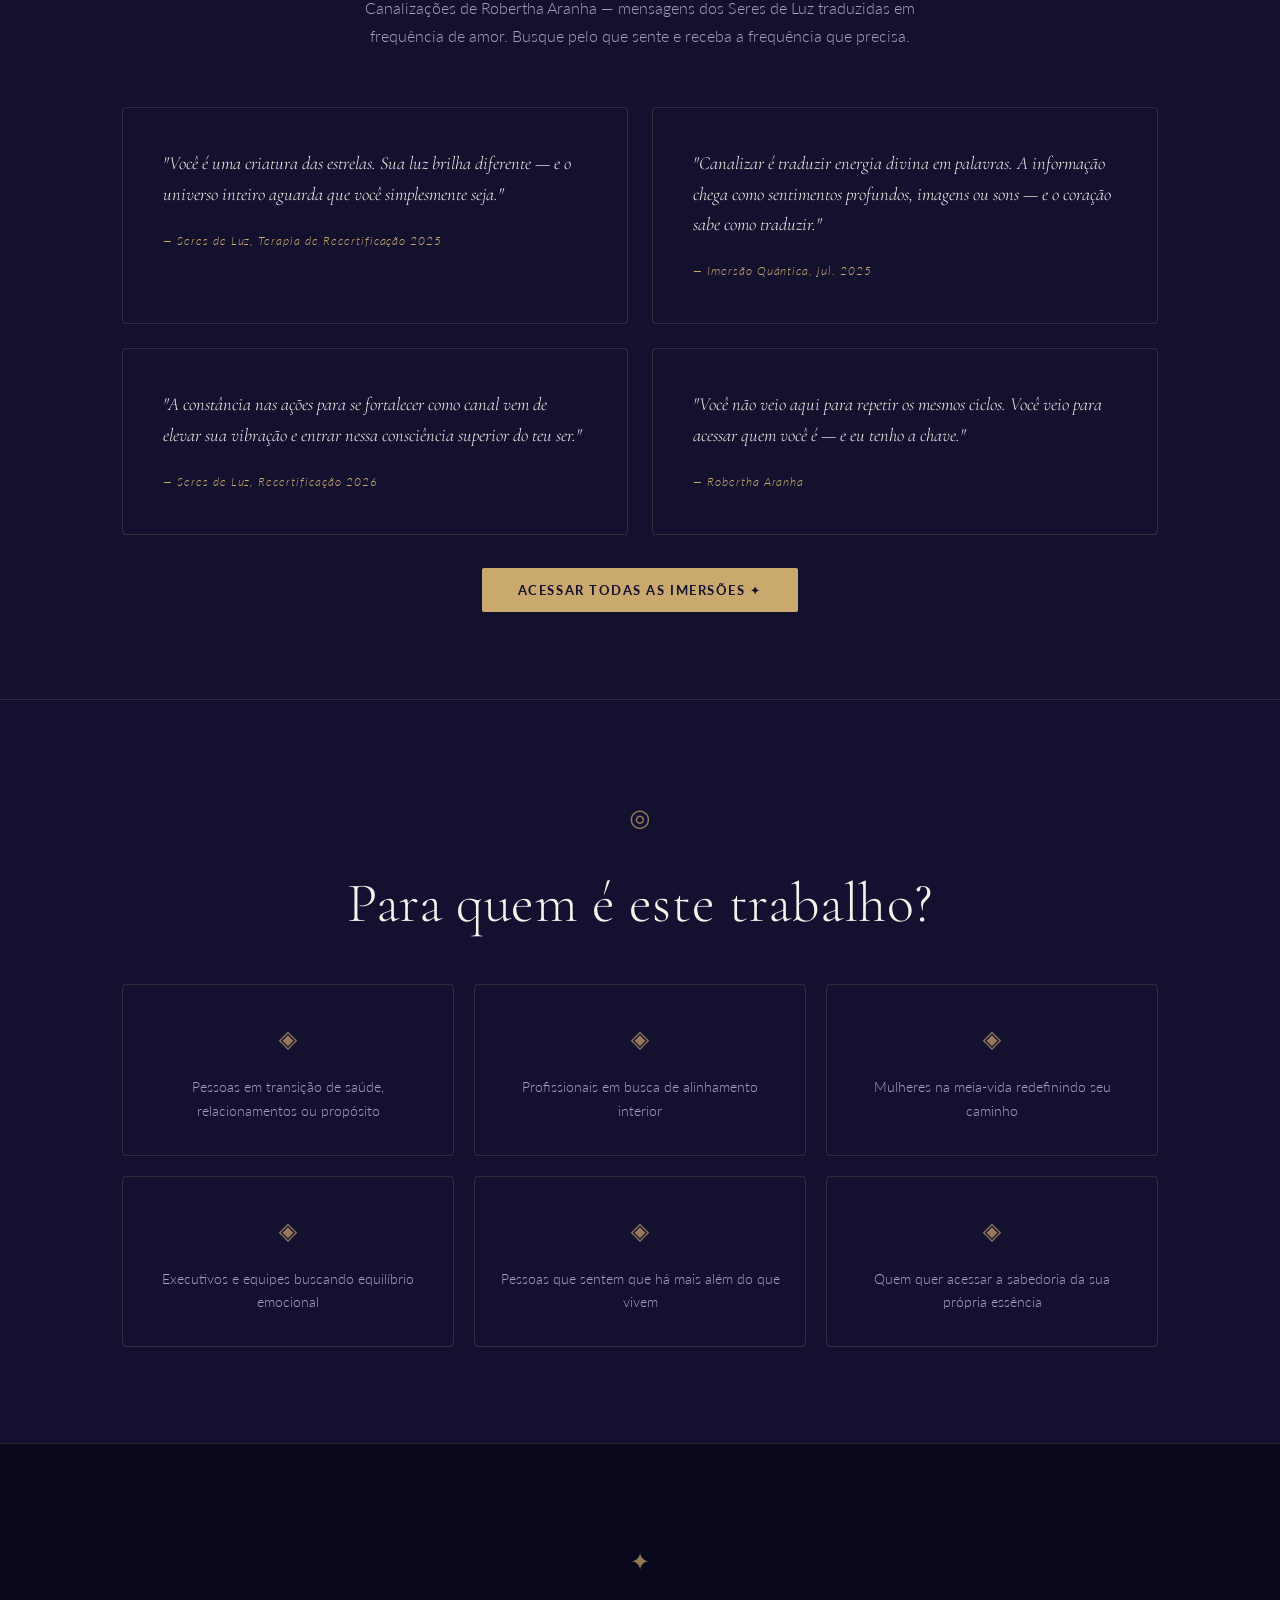
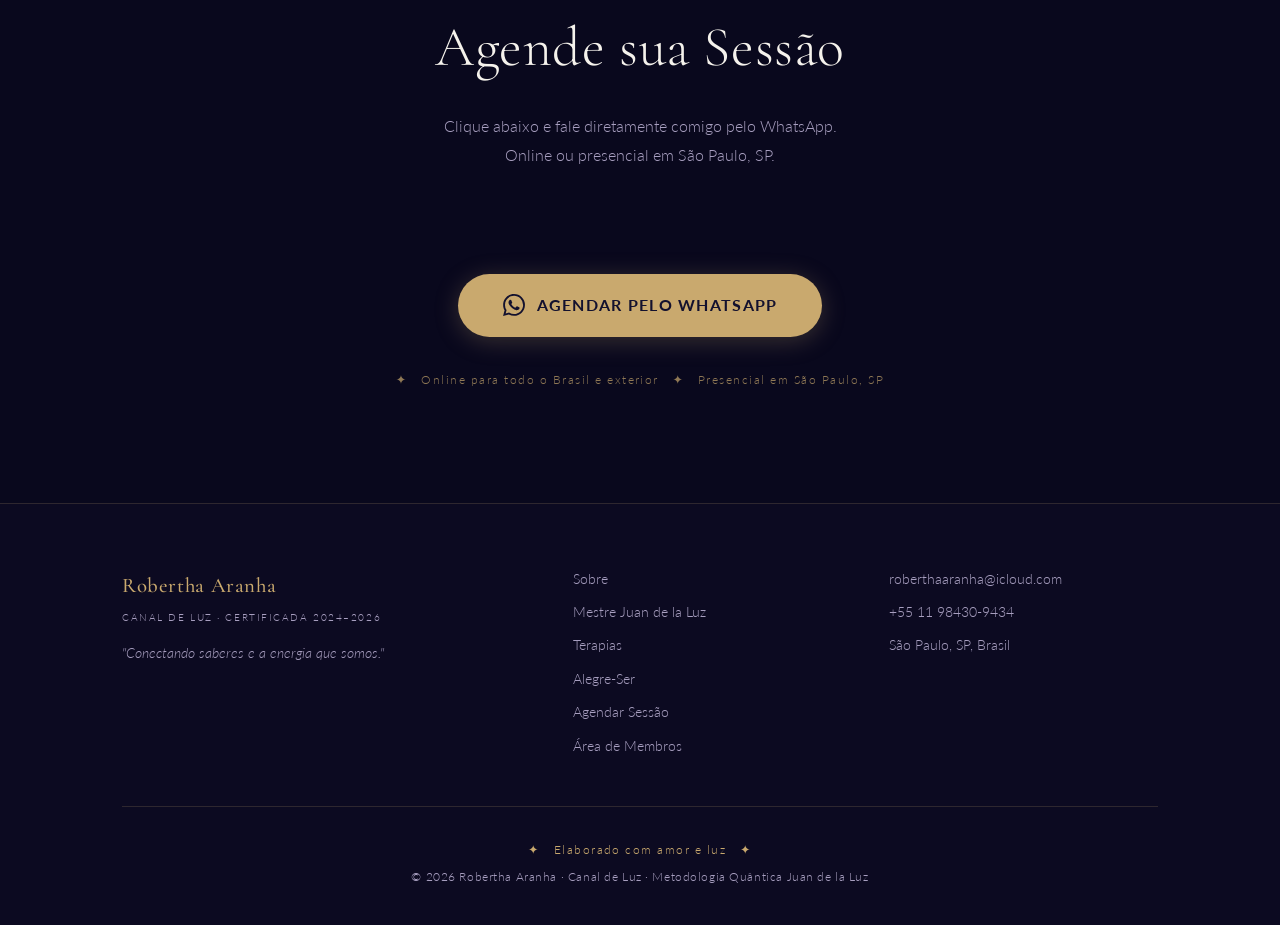
==== commit 0e59912d: "Adiciona link do canal do YouTube no item PodSer" ====
--- a/index.html
+++ b/index.html
@@ -357,9 +357,15 @@
               <span>✦</span>
               <p>Lives semanais no Instagram e vídeos de consciência</p>
             </div>
-            <div class="alegrese-item">
+                        <div class="alegrese-item">
               <span>✦</span>
-              <p><strong>PodSer</strong> — podcast semanal abordando ego, essência, curas, relações e propósito</p>
+              <div>
+                <p><strong>PodSer</strong> — podcast semanal abordando ego, essência, curas, relações e propósito</p>
+                <a href="https://www.youtube.com/@Alegre-Ser" target="_blank" rel="noopener" class="podser-youtube-link">
+                  <svg xmlns="http://www.w3.org/2000/svg" viewBox="0 0 24 24" fill="currentColor" width="16" height="16"><path d="M23.498 6.186a2.997 2.997 0 0 0-2.112-2.12C19.505 3.545 12 3.545 12 3.545s-7.505 0-9.386.521a2.997 2.997 0 0 0-2.112 2.12A31.16 31.16 0 0 0 0 12a31.16 31.16 0 0 0 .502 5.814 2.997 2.997 0 0 0 2.112 2.12c1.881.521 9.386.521 9.386.521s7.505 0 9.386-.521a2.997 2.997 0 0 0 2.112-2.12A31.16 31.16 0 0 0 24 12a31.16 31.16 0 0 0-.502-5.814zM9.75 15.568V8.432L15.818 12 9.75 15.568z"/></svg>
+                  Visite nosso canal
+                </a>
+              </div>
             </div>
             <div class="alegrese-item">
               <span>✦</span>
--- a/style.css
+++ b/style.css
@@ -417,6 +417,13 @@
   margin-bottom: 1rem;
   text-align: center;
   opacity: 0.7;
+}
+
+.section-symbol .alegrese-spiral-icon {
+  height: 2.4rem;
+  width: auto;
+  display: inline-block;
+  vertical-align: middle;
 }
 
 .section-title {
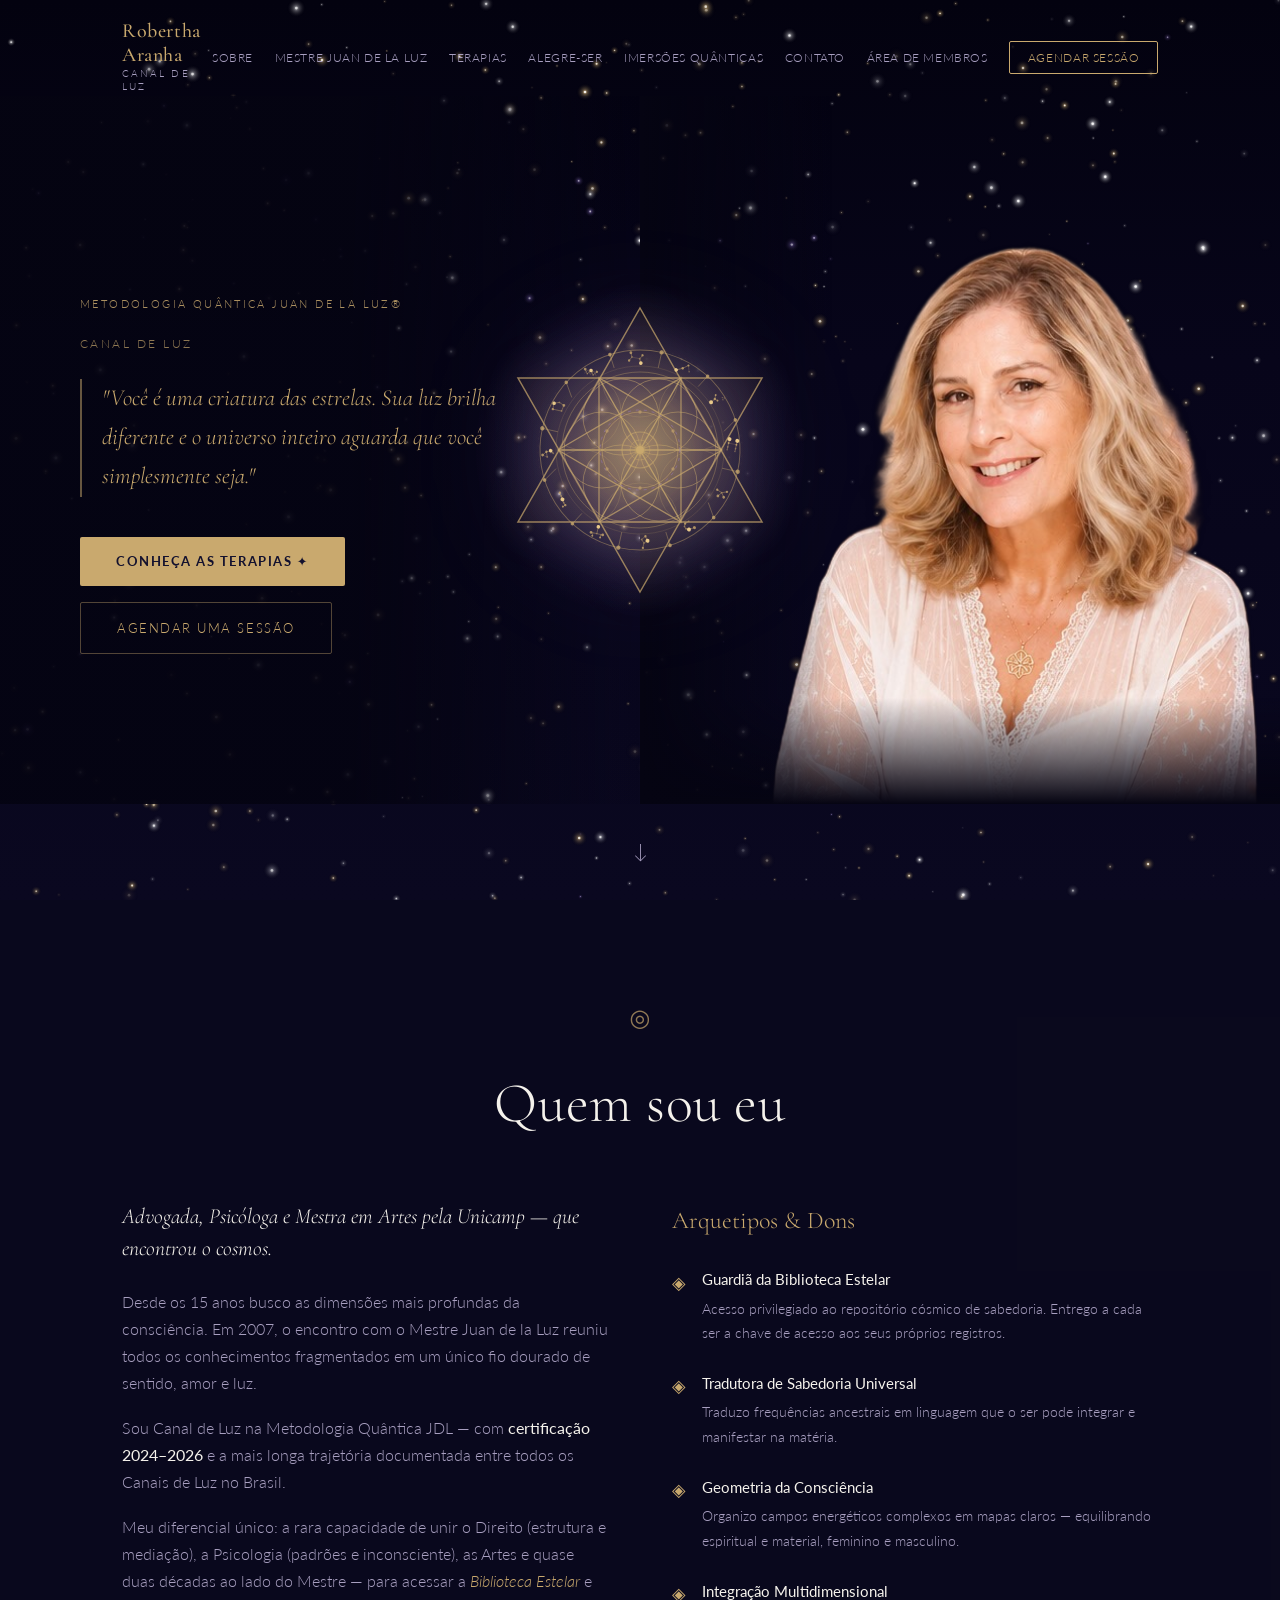
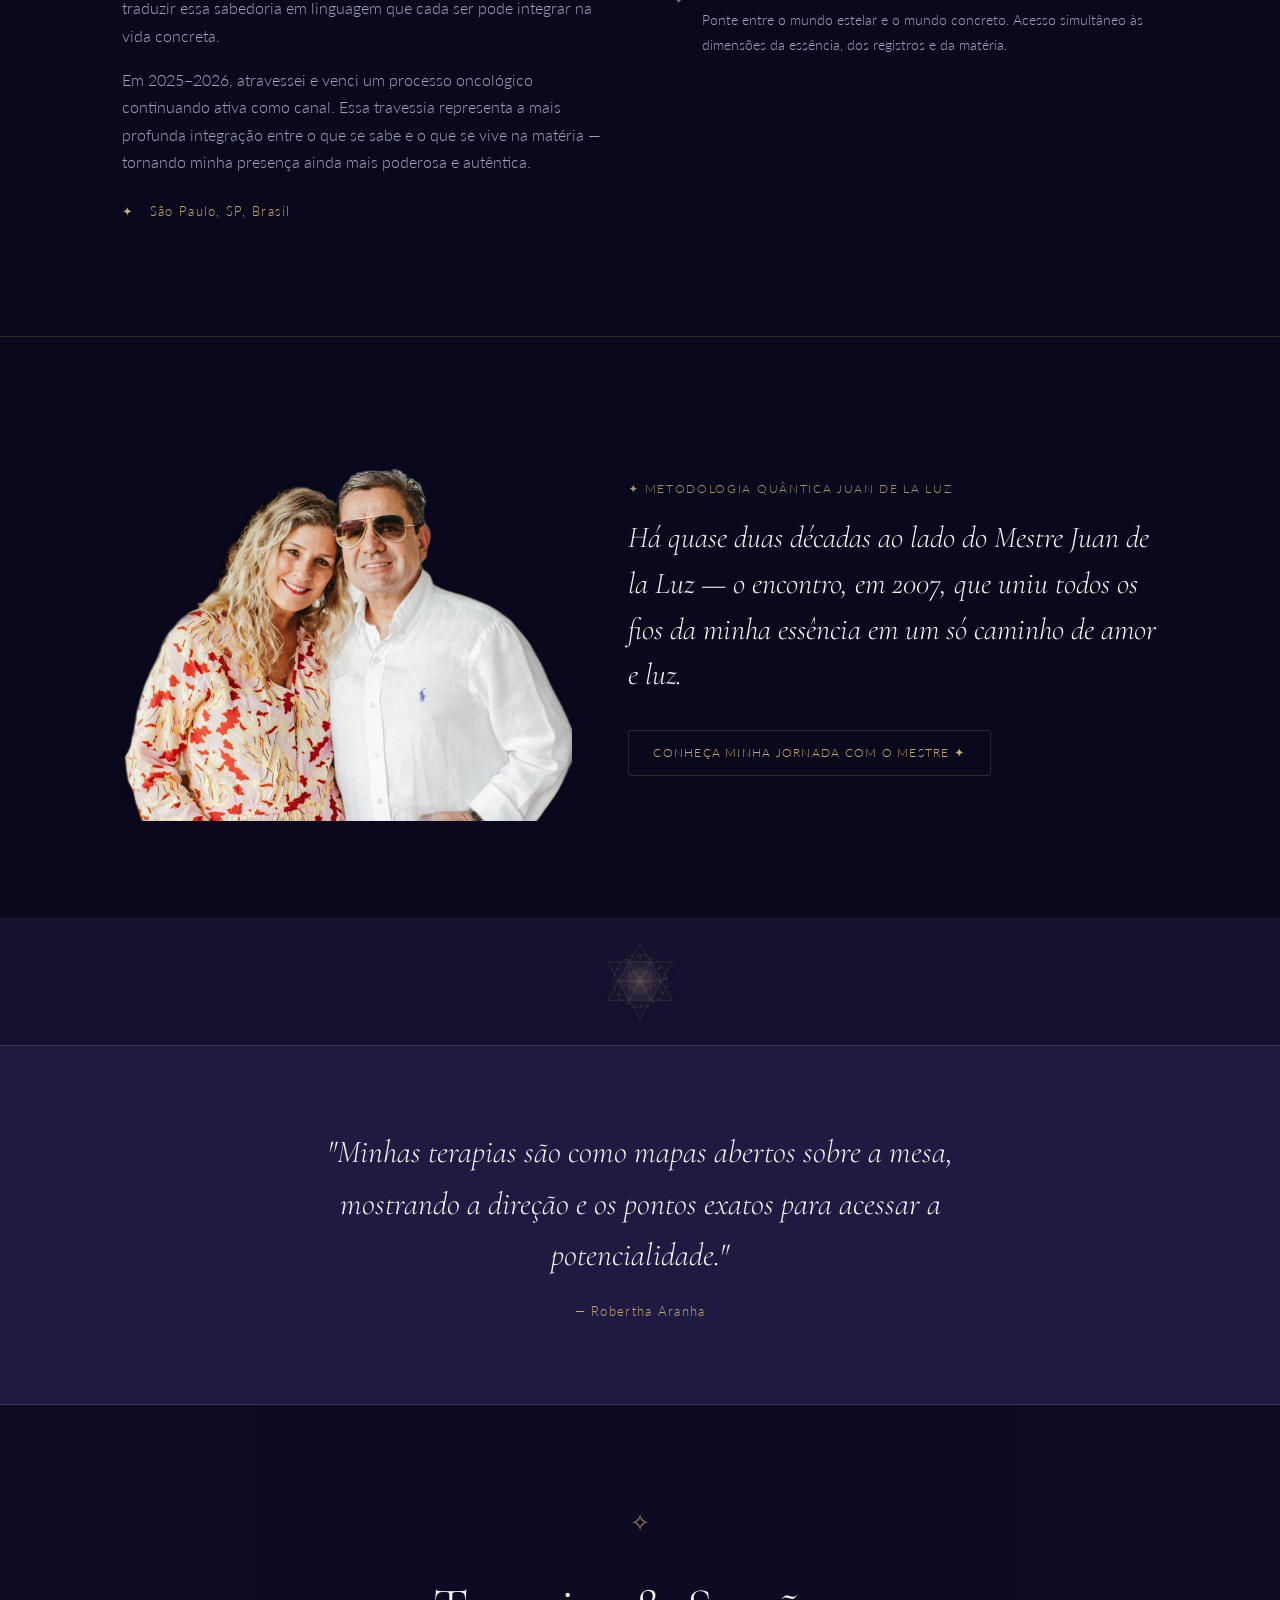
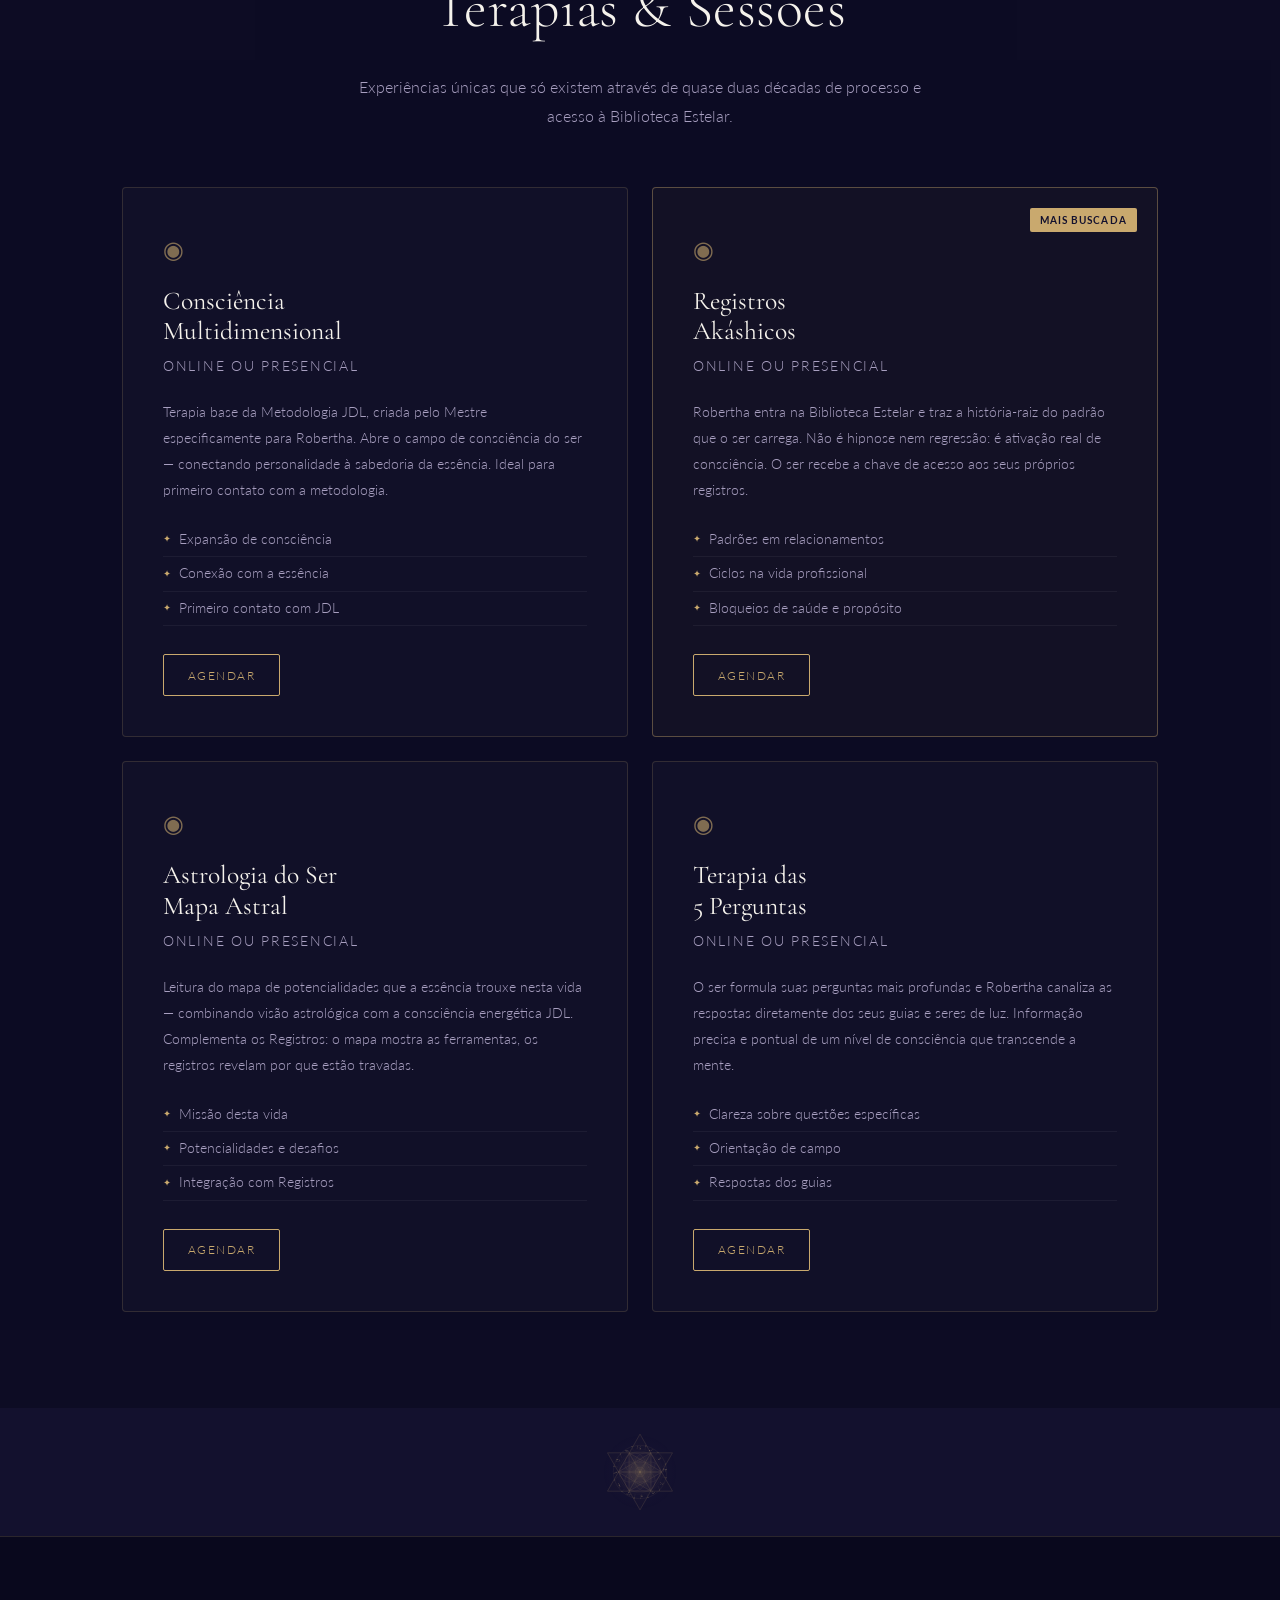
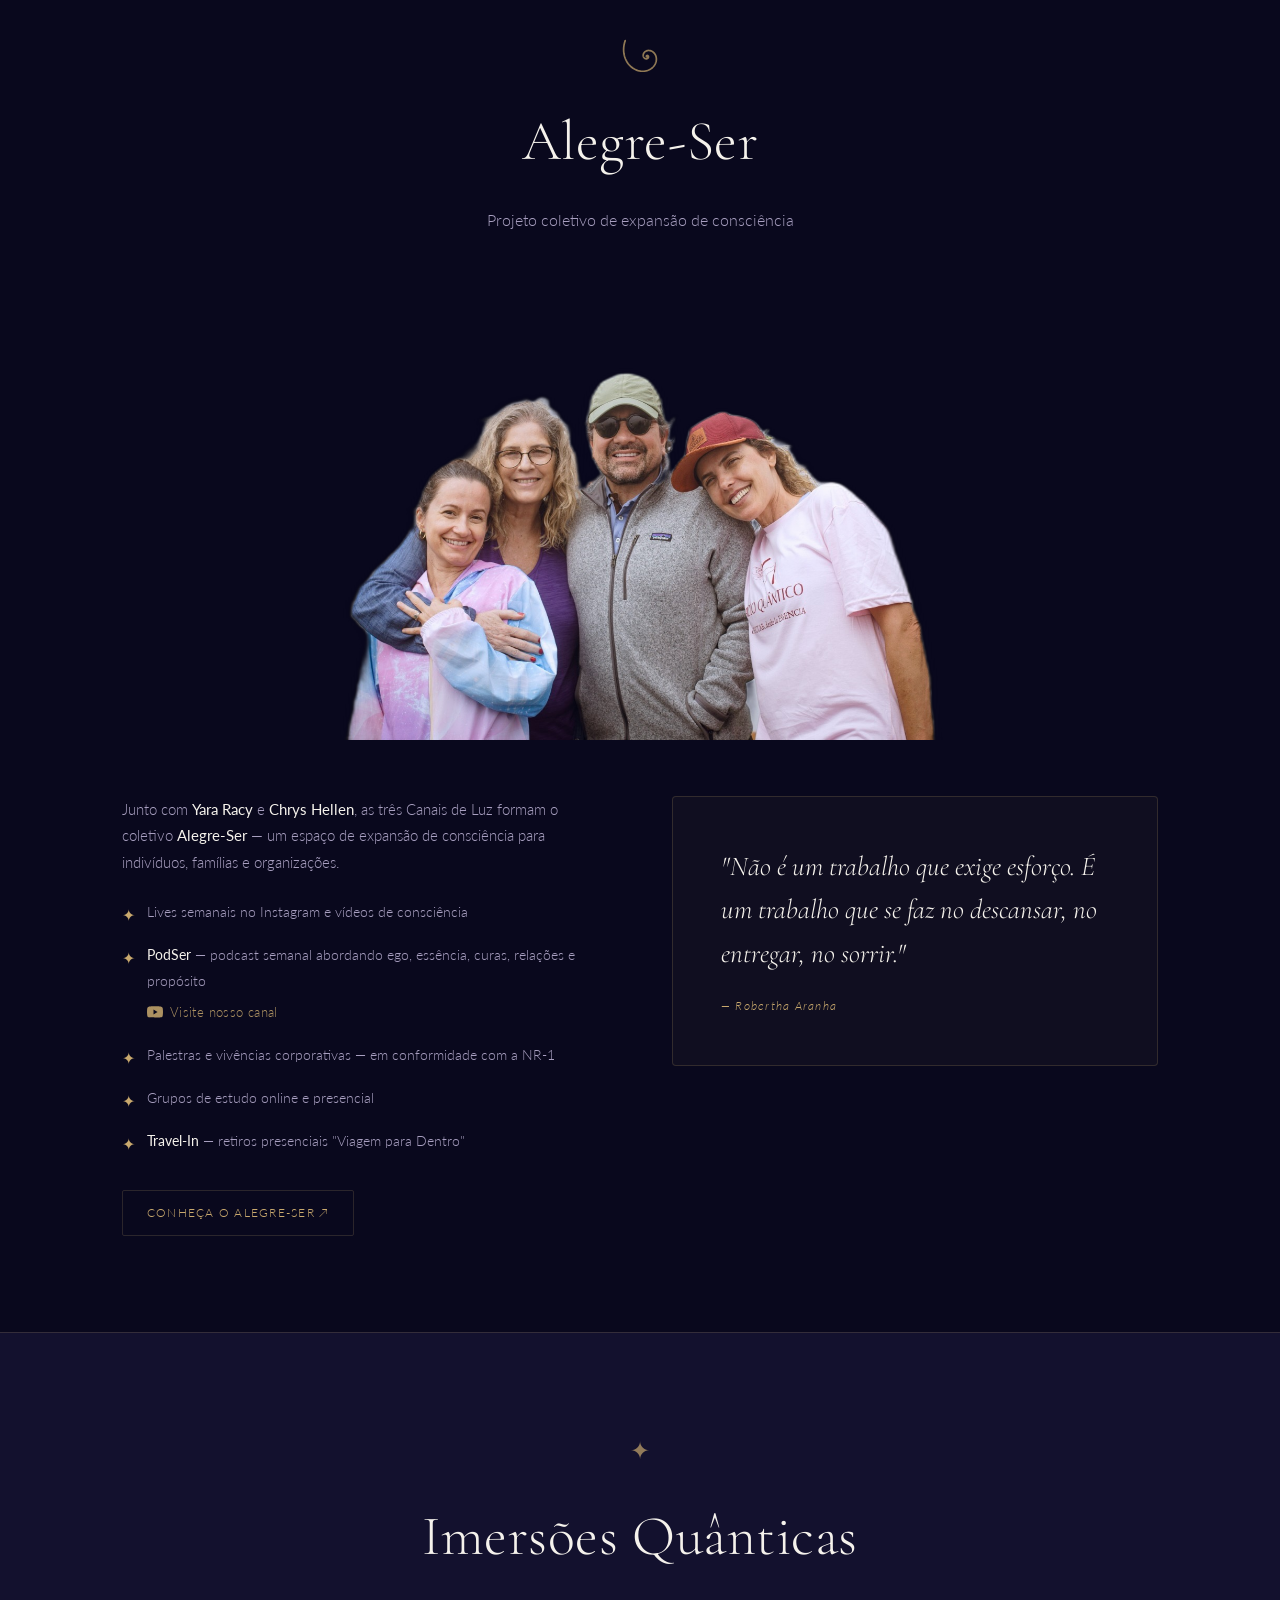
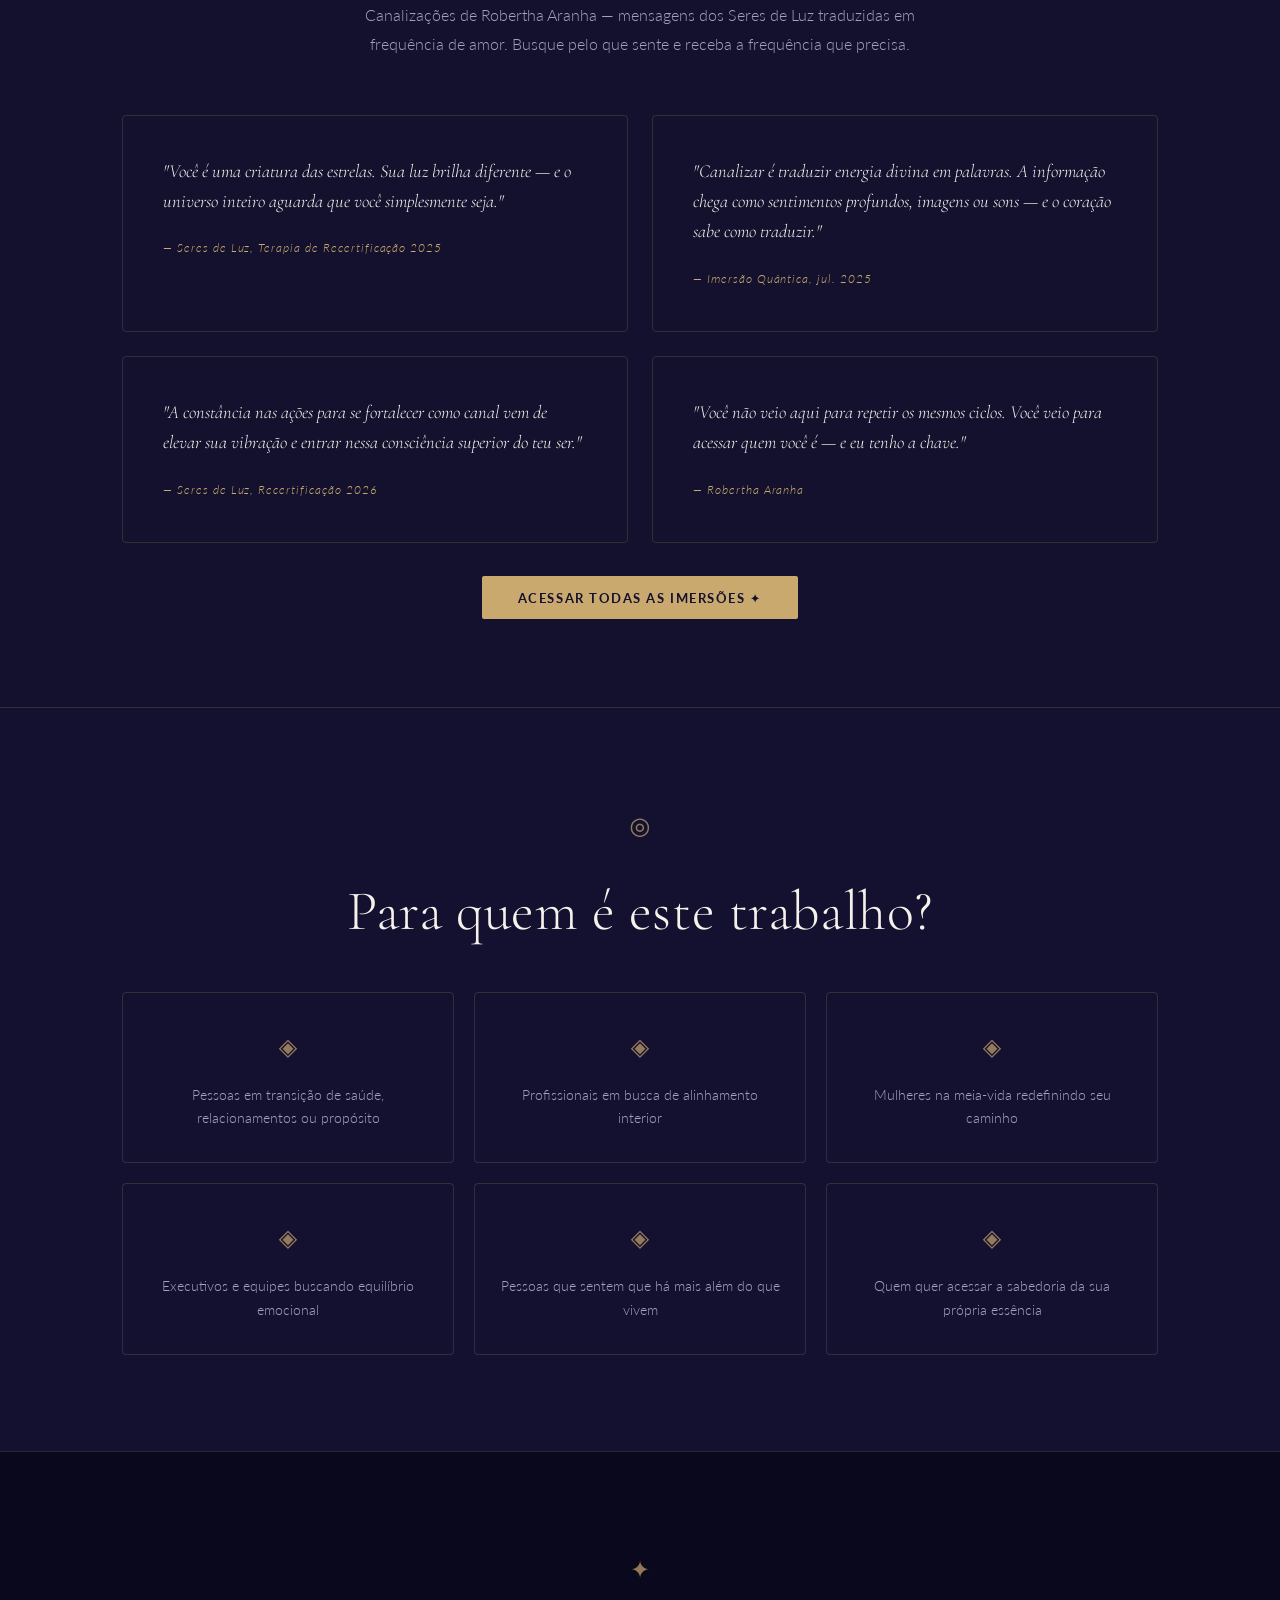
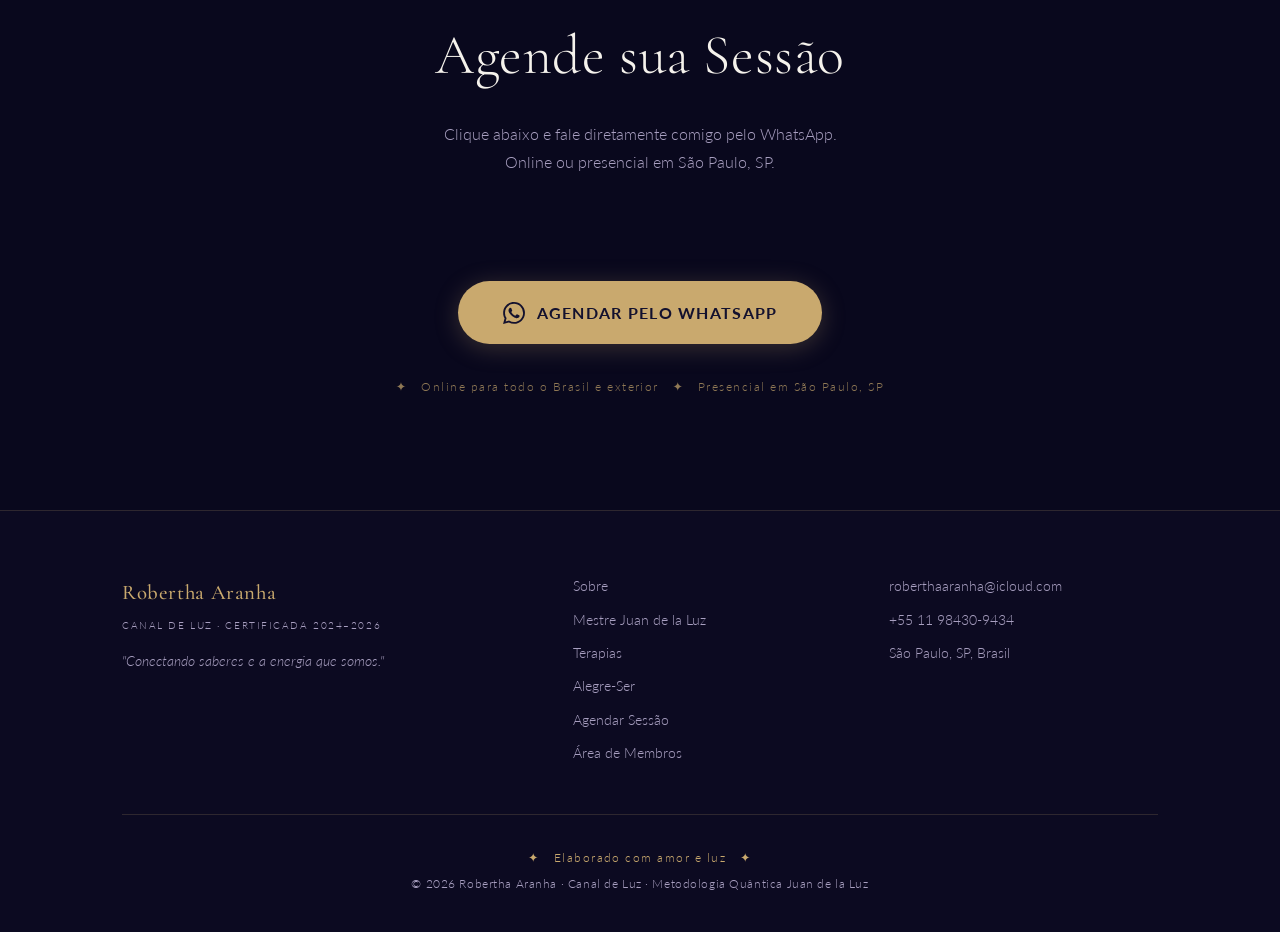
==== commit 7fcb33a6: "Remove "desde 2007" do texto Sou Canal de Luz" ====
--- a/index.html
+++ b/index.html
@@ -203,7 +203,7 @@
         <div class="sobre-text">
           <p class="sobre-lead">Advogada, Psicóloga e Mestra em Artes pela Unicamp — que encontrou o cosmos.</p>
           <p>Desde os 15 anos busco as dimensões mais profundas da consciência. Em 2007, o encontro com o Mestre Juan de la Luz reuniu todos os conhecimentos fragmentados em um único fio dourado de sentido, amor e luz.</p>
-          <p>Sou Canal de Luz desde 2007 na Metodologia Quântica JDL — com <strong>certificação 2024–2026</strong> e a mais longa trajetória documentada entre todos os Canais de Luz no Brasil.</p>
+                    <p>Sou Canal de Luz na Metodologia Quântica JDL — com <strong>certificação 2024–2026</strong> e a mais longa trajetória documentada entre todos os Canais de Luz no Brasil.</p>
           <p>Meu diferencial único: a rara capacidade de unir o Direito (estrutura e mediação), a Psicologia (padrões e inconsciente), as Artes e quase duas décadas ao lado do Mestre — para acessar a <em>Biblioteca Estelar</em> e traduzir essa sabedoria em linguagem que cada ser pode integrar na vida concreta.</p>
           <p>Em 2025–2026, atravessei e venci um processo oncológico continuando ativa como canal. Essa travessia representa a mais profunda integração entre o que se sabe e o que se vive na matéria — tornando minha presença ainda mais poderosa e autêntica.</p>
           <p class="sobre-loc">✦ &nbsp; São Paulo, SP, Brasil</p>
--- a/style.css
+++ b/style.css
@@ -689,6 +689,21 @@
 .alegrese-item span { color: var(--gold); flex-shrink: 0; margin-top: 0.1rem; }
 .alegrese-item p { color: var(--muted); font-size: 0.9rem; margin: 0; }
 .alegrese-item p strong { color: var(--white); font-weight: 400; }
+
+.podser-youtube-link {
+  display: inline-flex;
+  align-items: center;
+  gap: 0.4rem;
+  margin-top: 0.5rem;
+  color: var(--gold);
+  font-size: 0.82rem;
+  letter-spacing: 0.03em;
+  text-decoration: none;
+  opacity: 0.85;
+  transition: opacity 0.2s, color 0.2s;
+}
+.podser-youtube-link svg { flex-shrink: 0; }
+.podser-youtube-link:hover { opacity: 1; color: var(--gold2); }
 
 .btn-ghost-dark {
   display: inline-block;
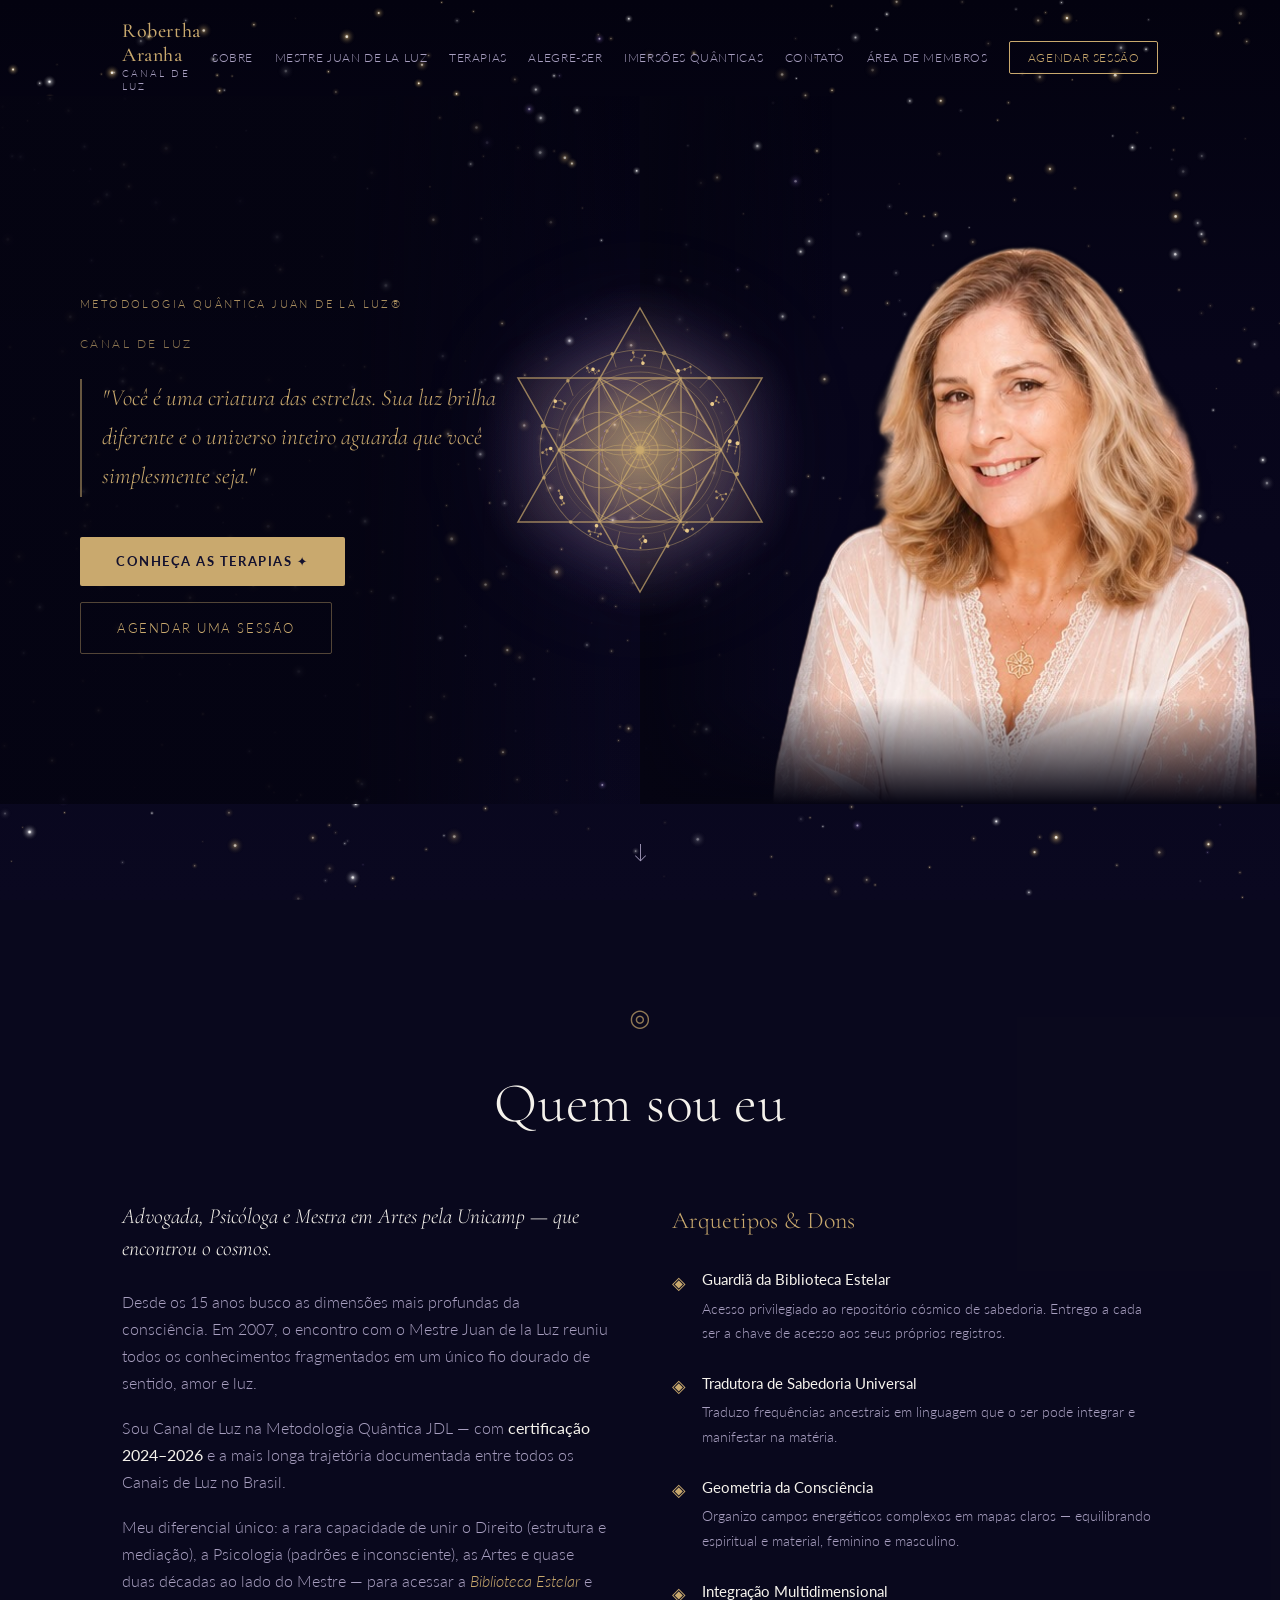
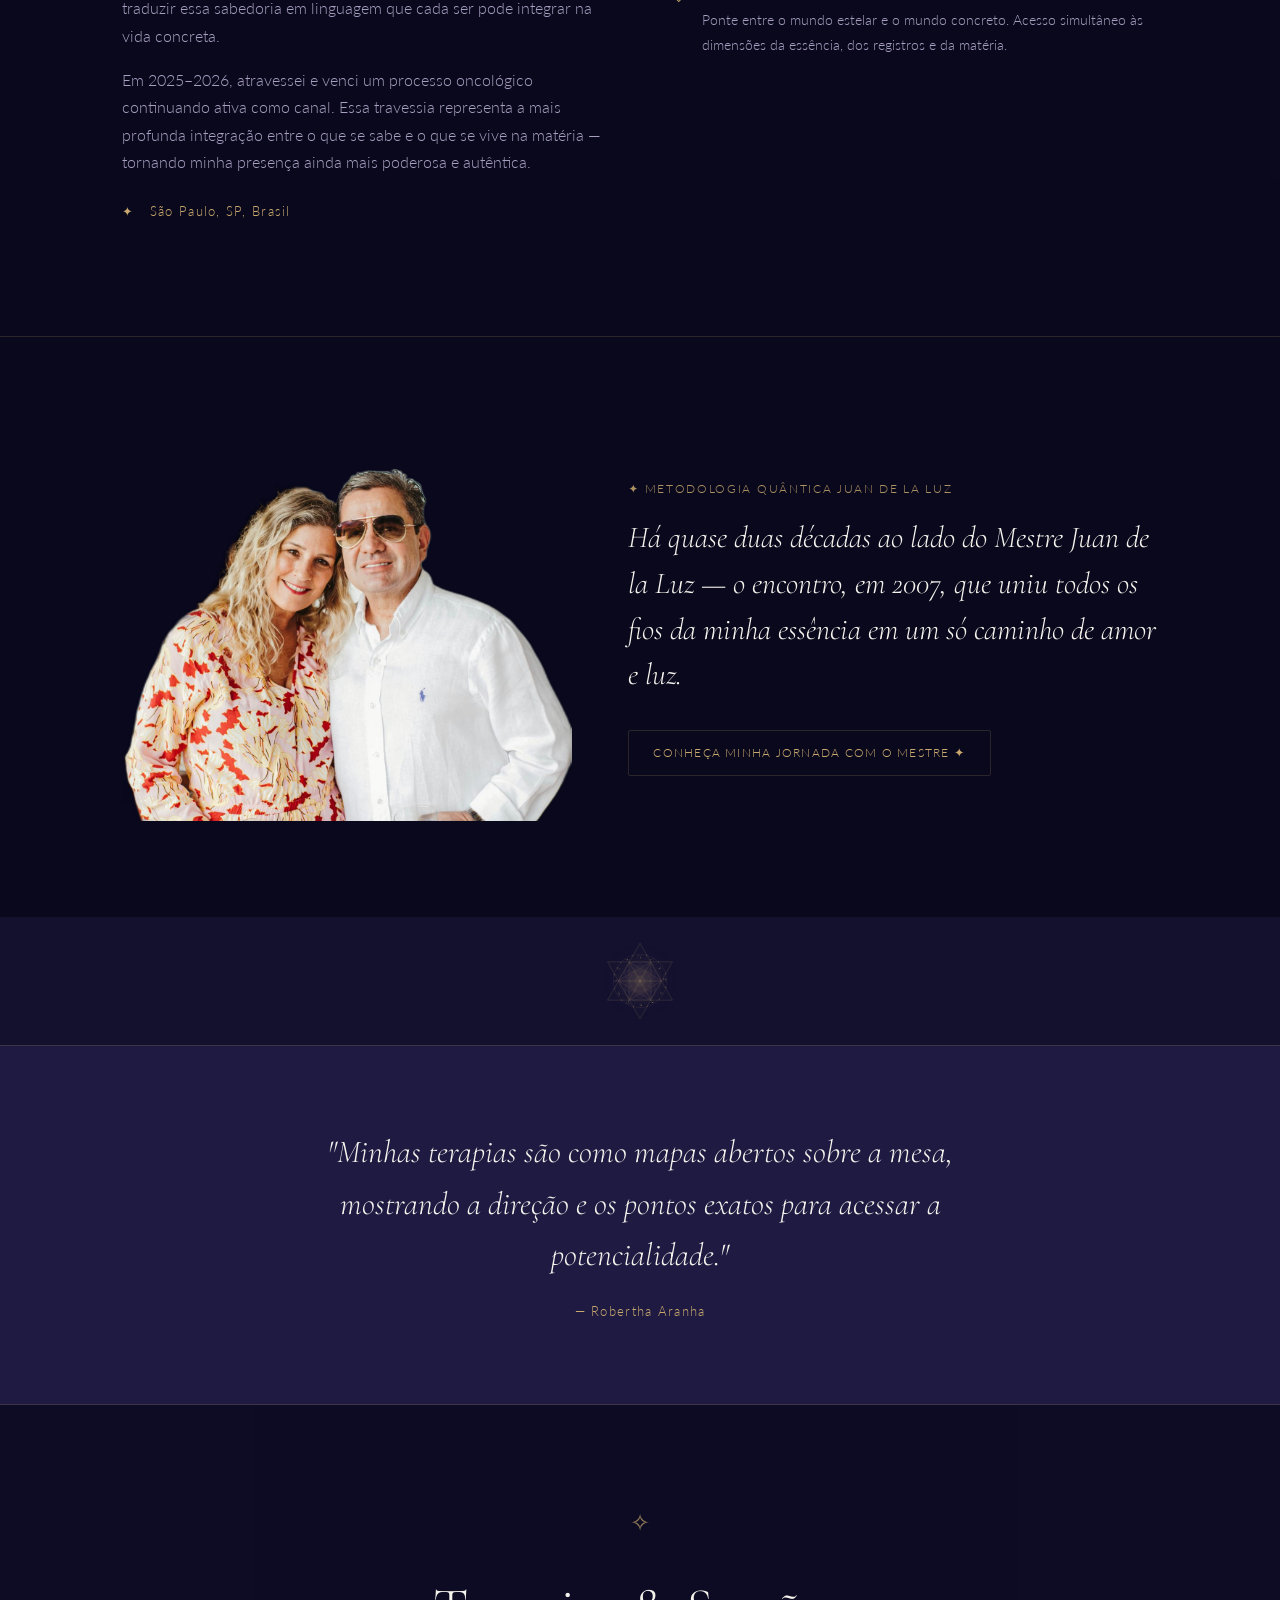
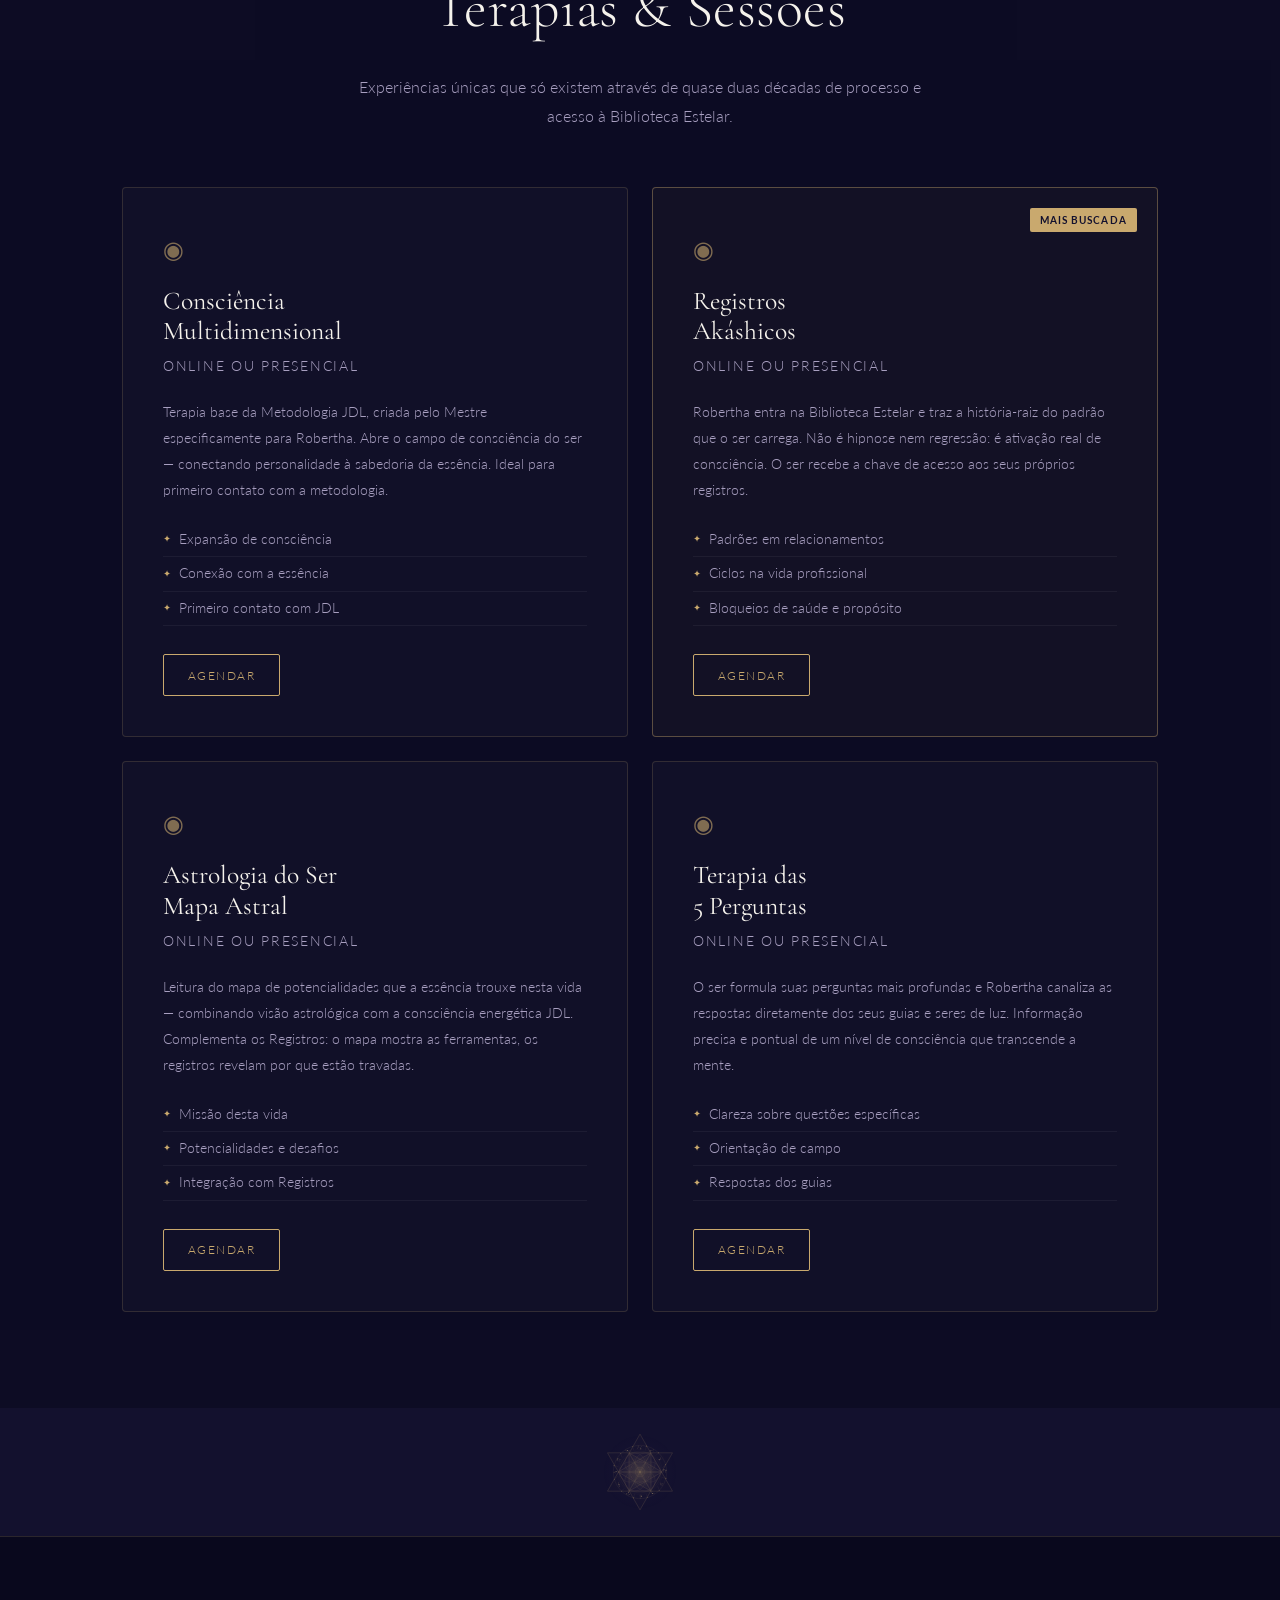
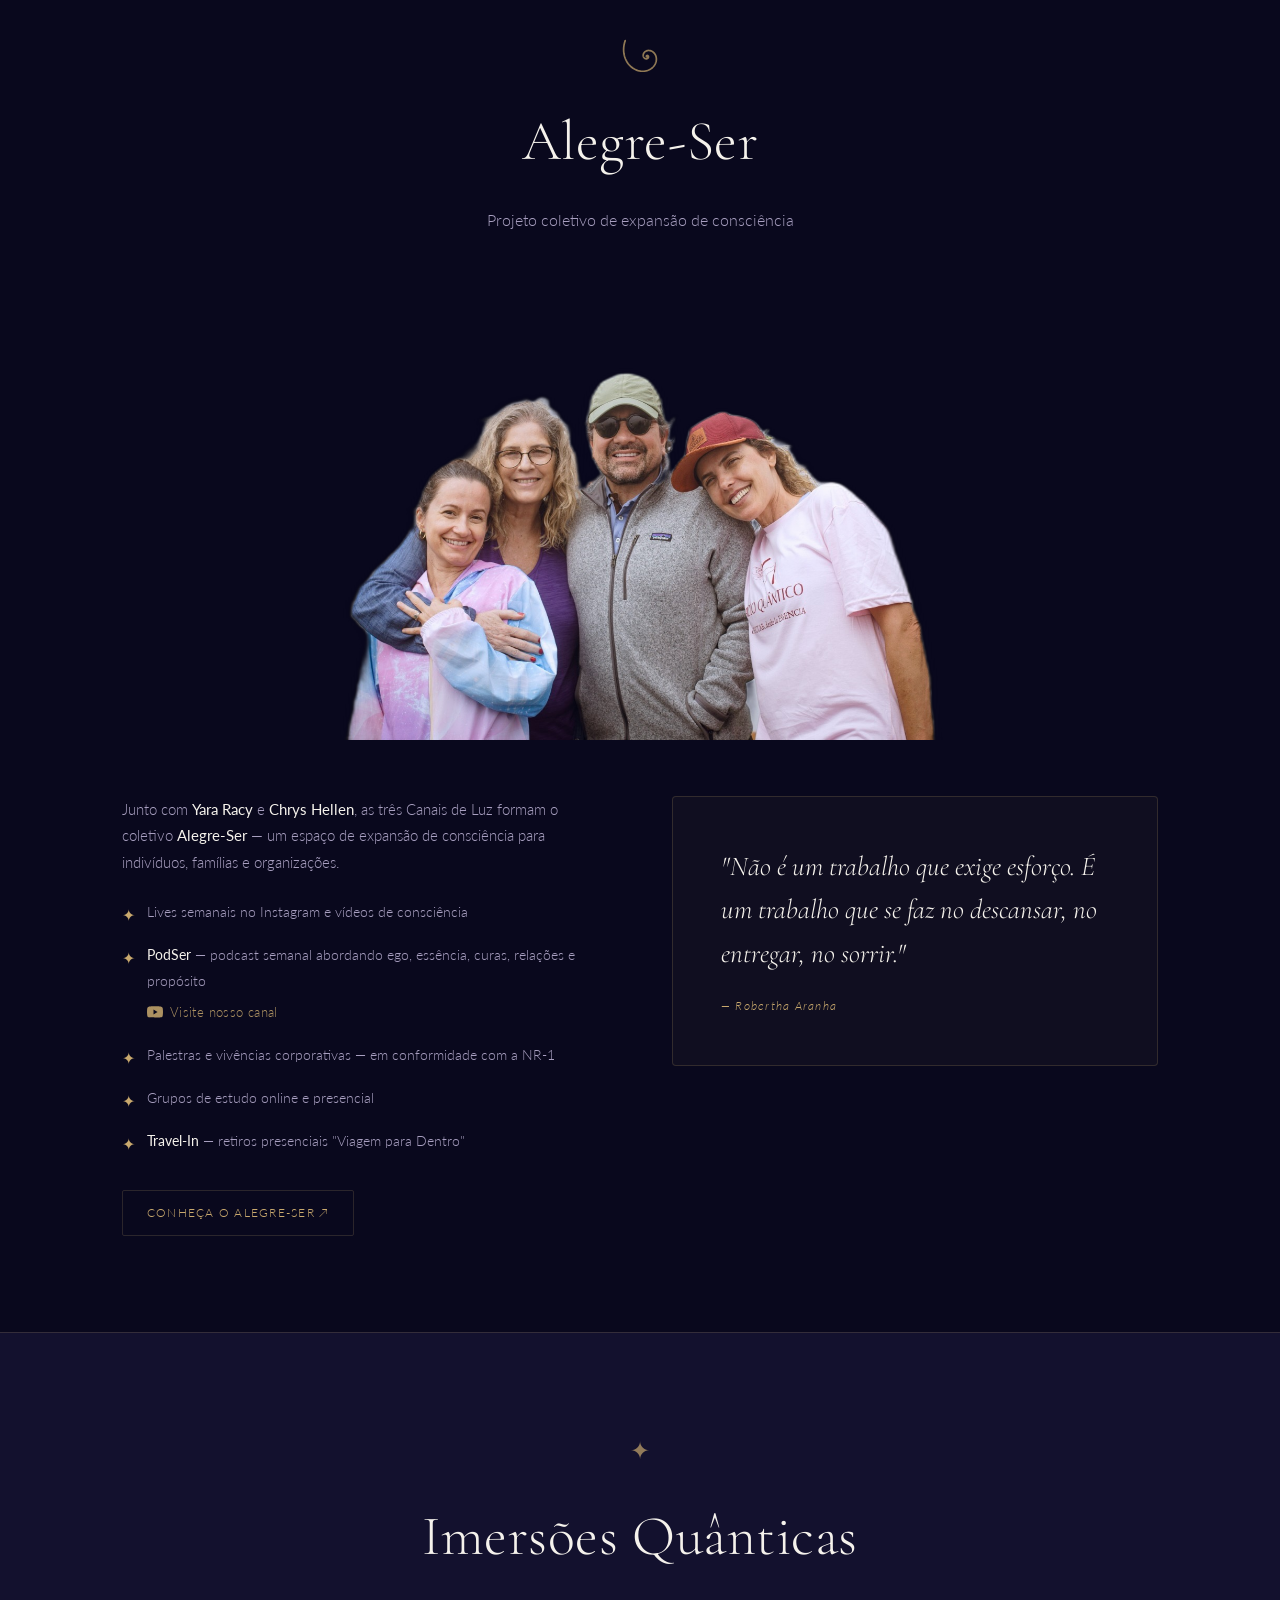
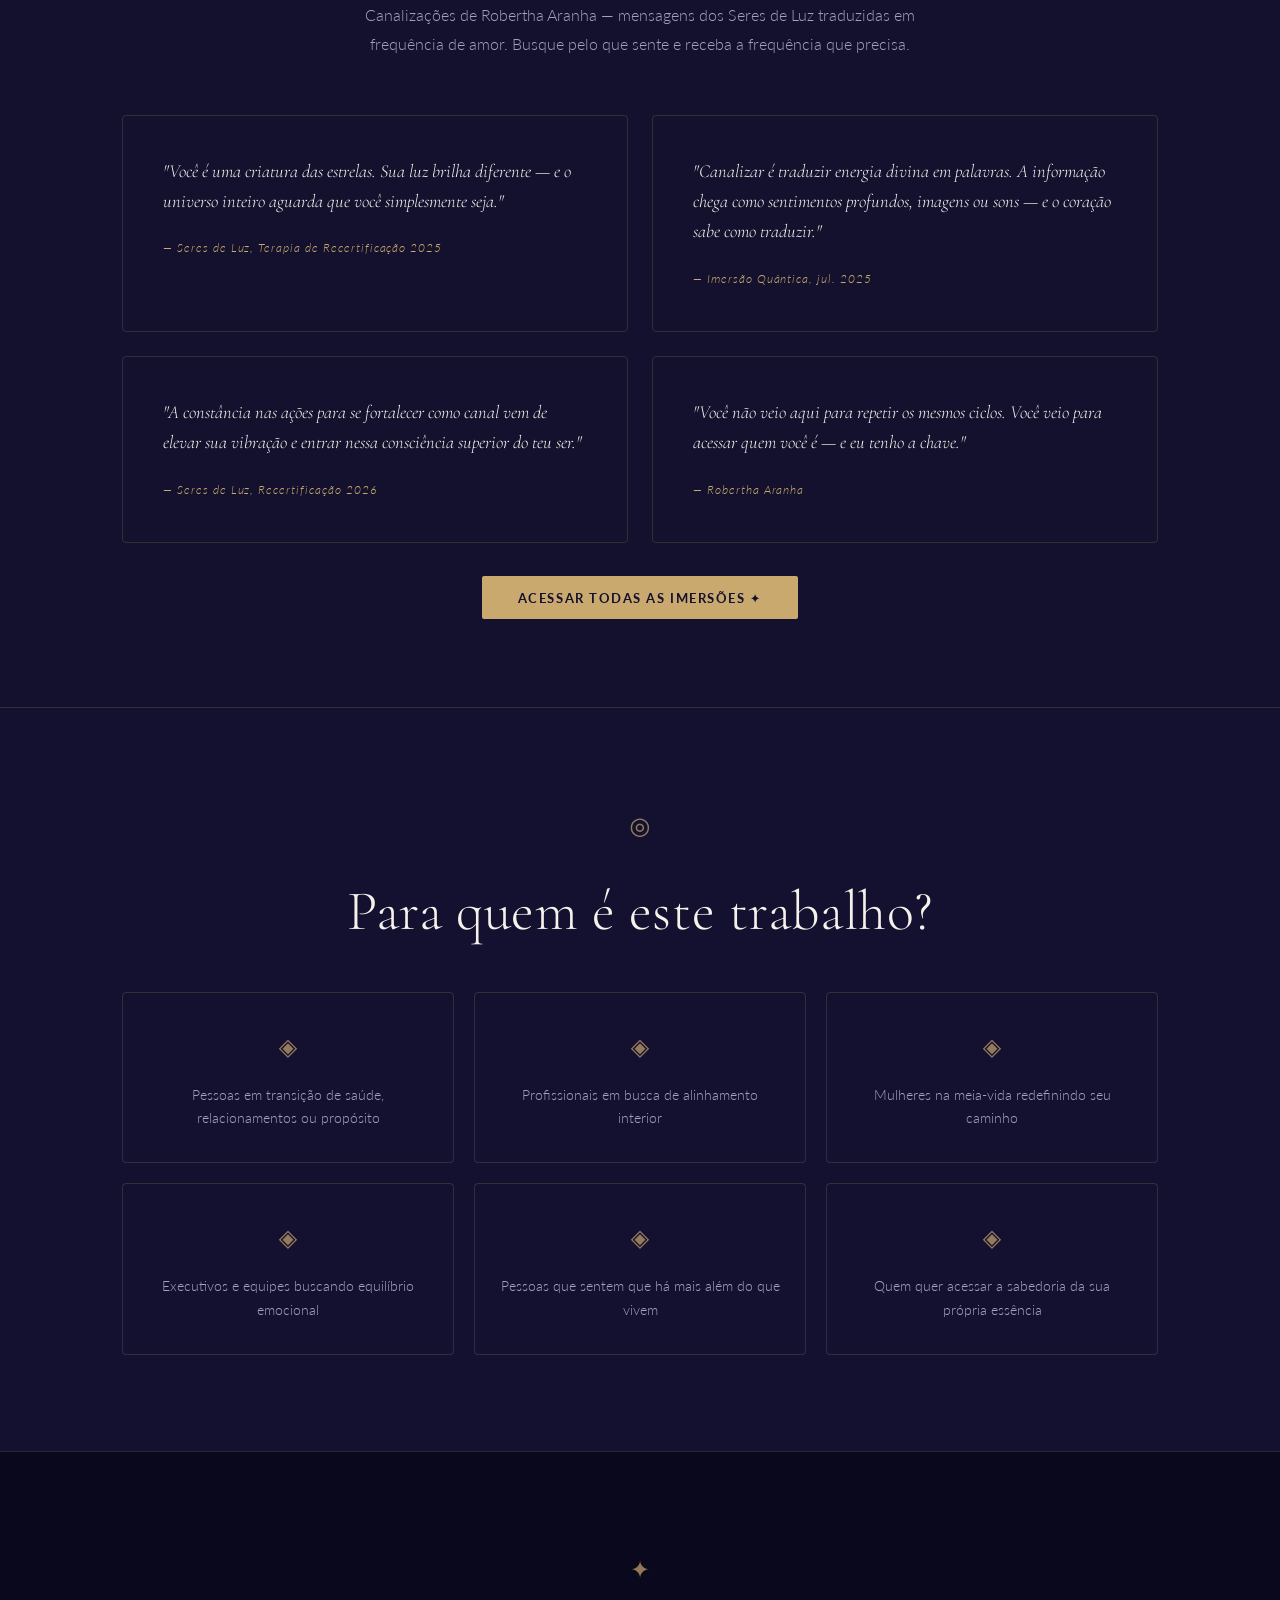
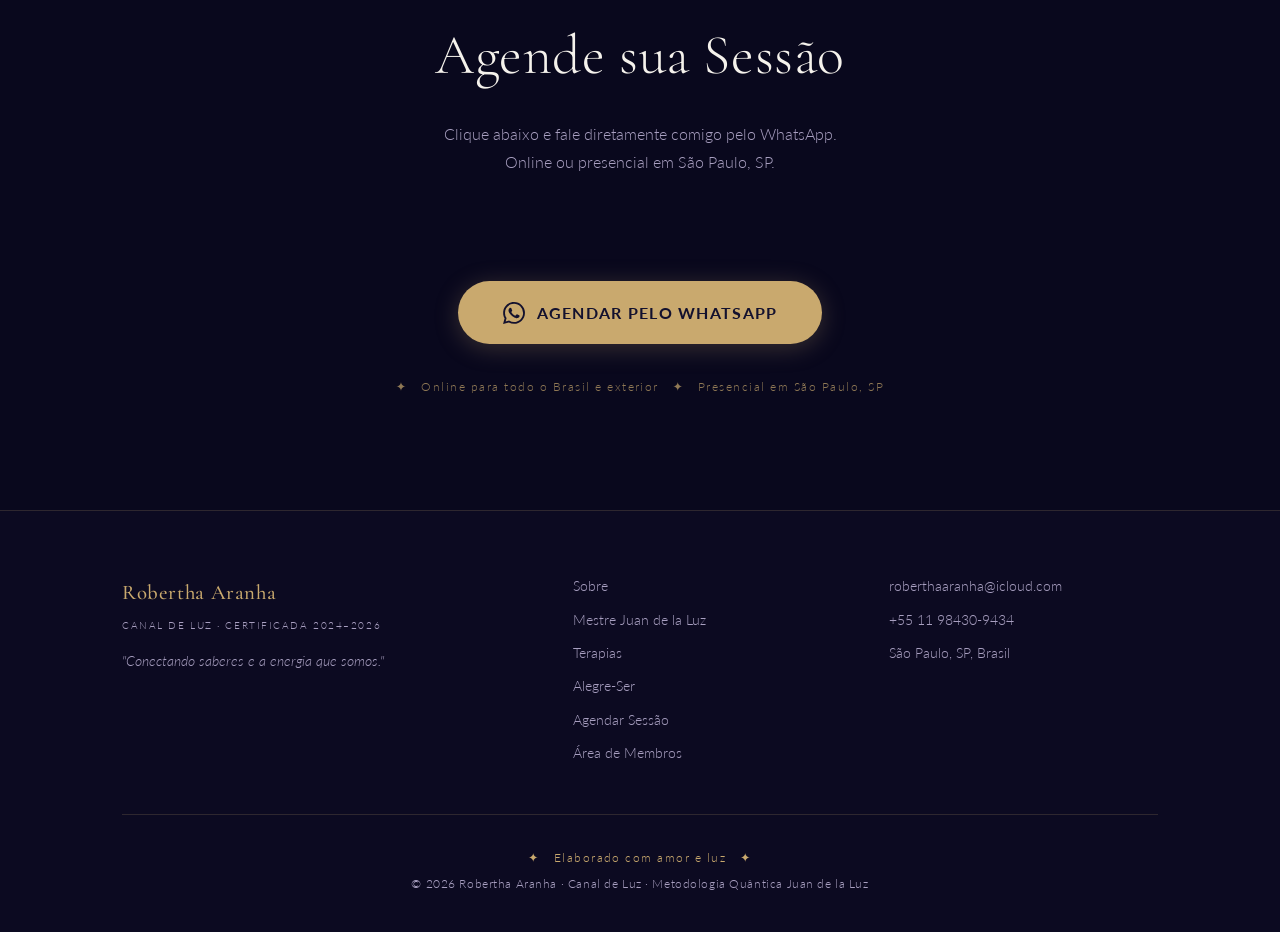
==== commit c472043f: "Remove "desde 2007" da meta descrição e cards de compartilhamento" ====
--- a/index.html
+++ b/index.html
@@ -4,18 +4,18 @@
   <meta charset="UTF-8" />
   <meta name="viewport" content="width=device-width, initial-scale=1.0" />
   <title>Robertha Aranha · Canal de Luz</title>
-  <meta name="description" content="Robertha Aranha — Canal de Luz desde 2007, certificada na Metodologia Quântica Juan de la Luz 2024–2026. Terapia Consciência Multidimensional, Registros Akáshicos, Mapa Astral e mais.">
+    <meta name="description" content="Robertha Aranha — Canal de Luz, certificada na Metodologia Quântica Juan de la Luz 2024–2026. Terapia Consciência Multidimensional, Registros Akáshicos, Mapa Astral e mais.">
     <meta property="og:type" content="website" />
   <meta property="og:url" content="https://roberthaaranha.com.br/" />
   <meta property="og:title" content="Robertha Aranha · Canal de Luz" />
-  <meta property="og:description" content="Canal de Luz desde 2007, certificada na Metodologia Quântica Juan de la Luz 2024–2026. Terapia Consciência Multidimensional, Registros Akáshicos, Mapa Astral e mais." />
+    <meta property="og:description" content="Canal de Luz, certificada na Metodologia Quântica Juan de la Luz 2024–2026. Terapia Consciência Multidimensional, Registros Akáshicos, Mapa Astral e mais." />
   <meta property="og:image" content="https://roberthaaranha.com.br/og-image.jpg" />
   <meta property="og:image:width" content="1200" />
   <meta property="og:image:height" content="630" />
   <meta property="og:locale" content="pt_BR" />
   <meta name="twitter:card" content="summary_large_image" />
   <meta name="twitter:title" content="Robertha Aranha · Canal de Luz" />
-  <meta name="twitter:description" content="Canal de Luz desde 2007, certificada na Metodologia Quântica Juan de la Luz 2024–2026." />
+    <meta name="twitter:description" content="Canal de Luz, certificada na Metodologia Quântica Juan de la Luz 2024–2026." />
   <meta name="twitter:image" content="https://roberthaaranha.com.br/og-image.jpg" />
   <link rel="preconnect" href="https://fonts.googleapis.com">
   <link rel="preconnect" href="https://fonts.gstatic.com" crossorigin>
